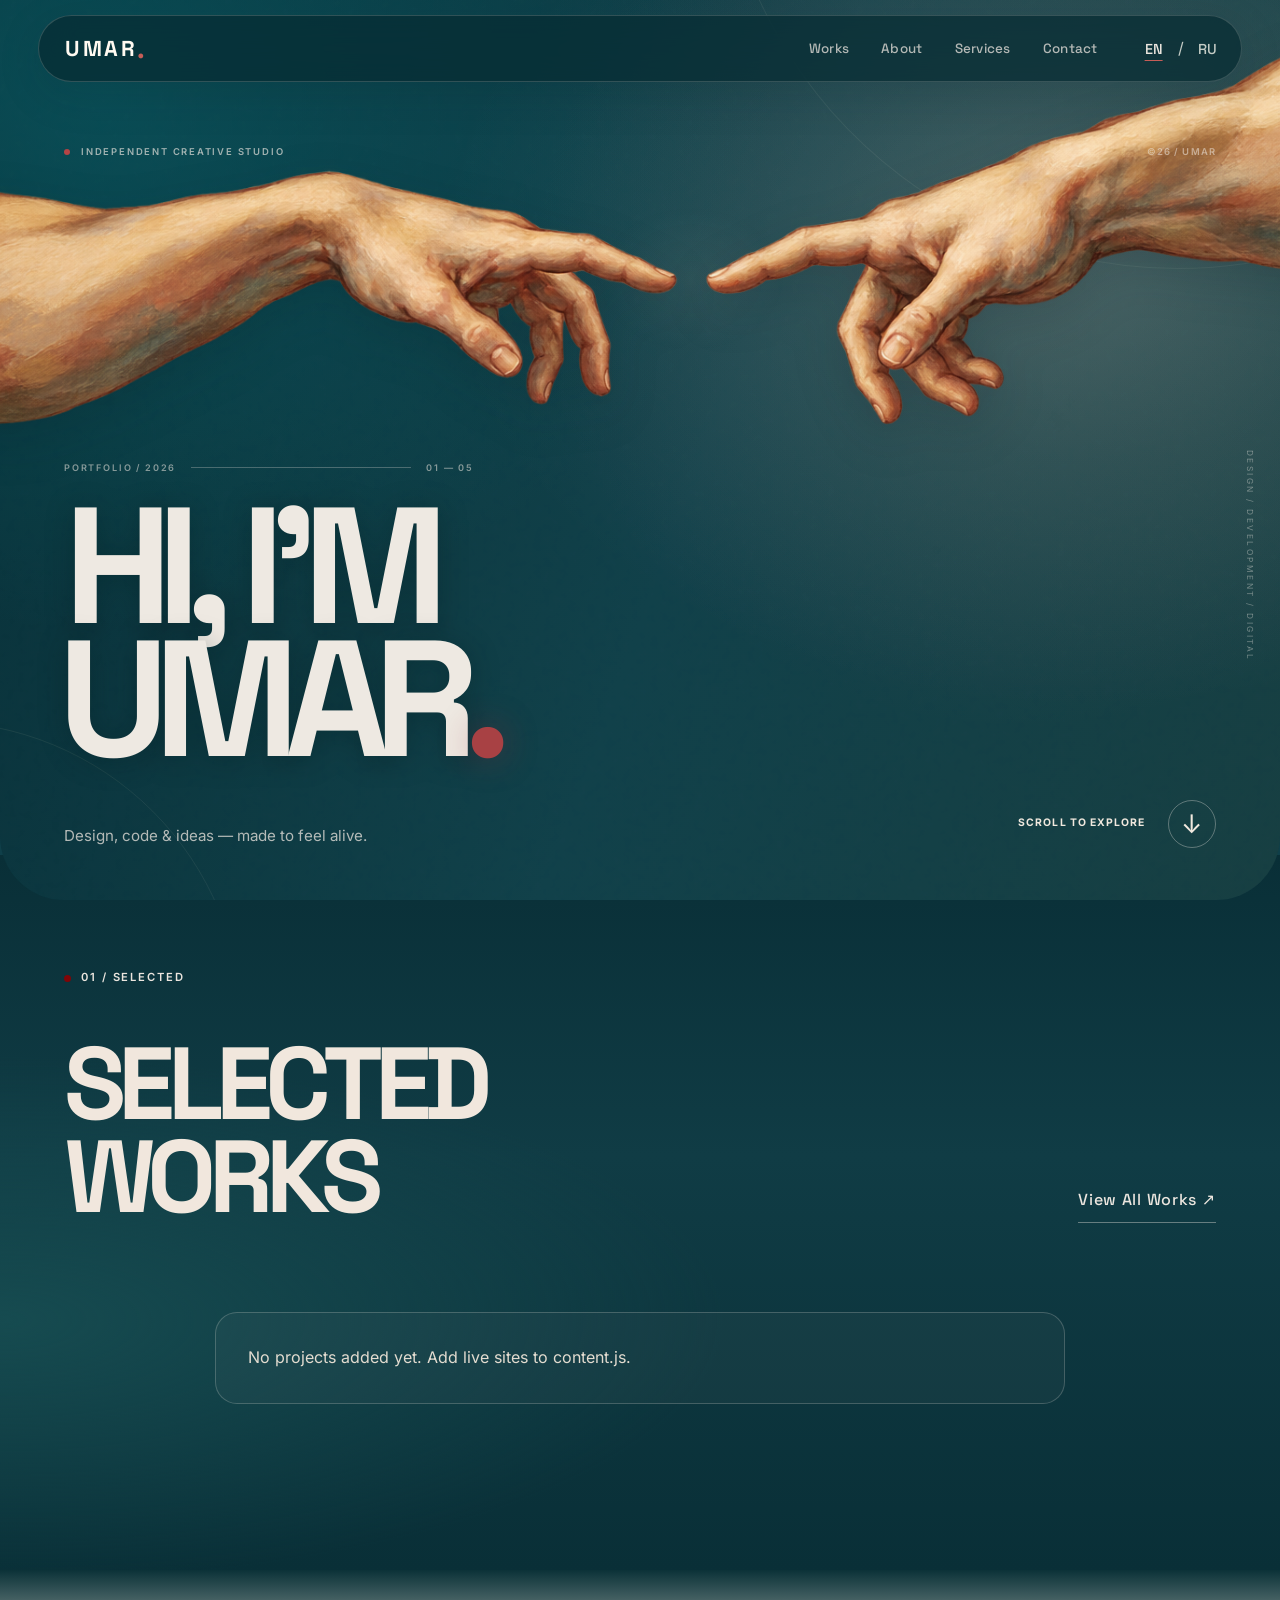
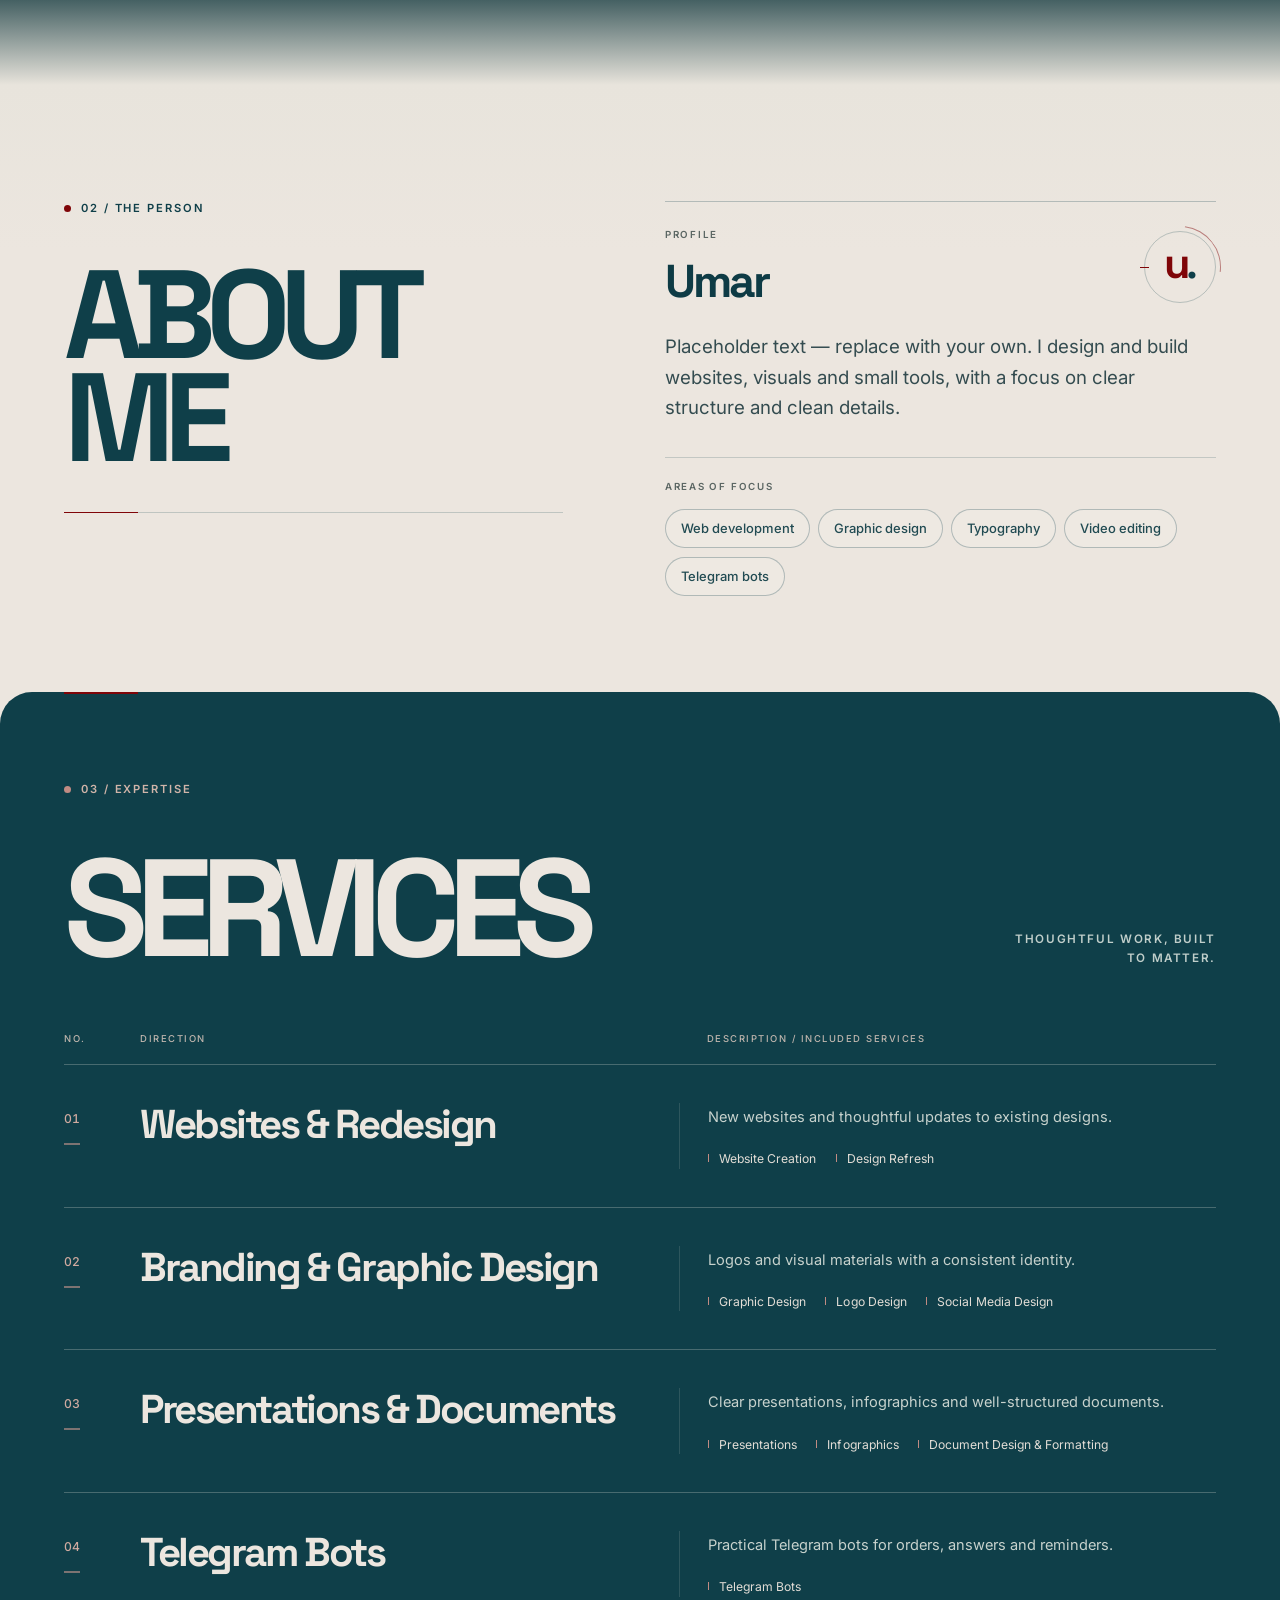
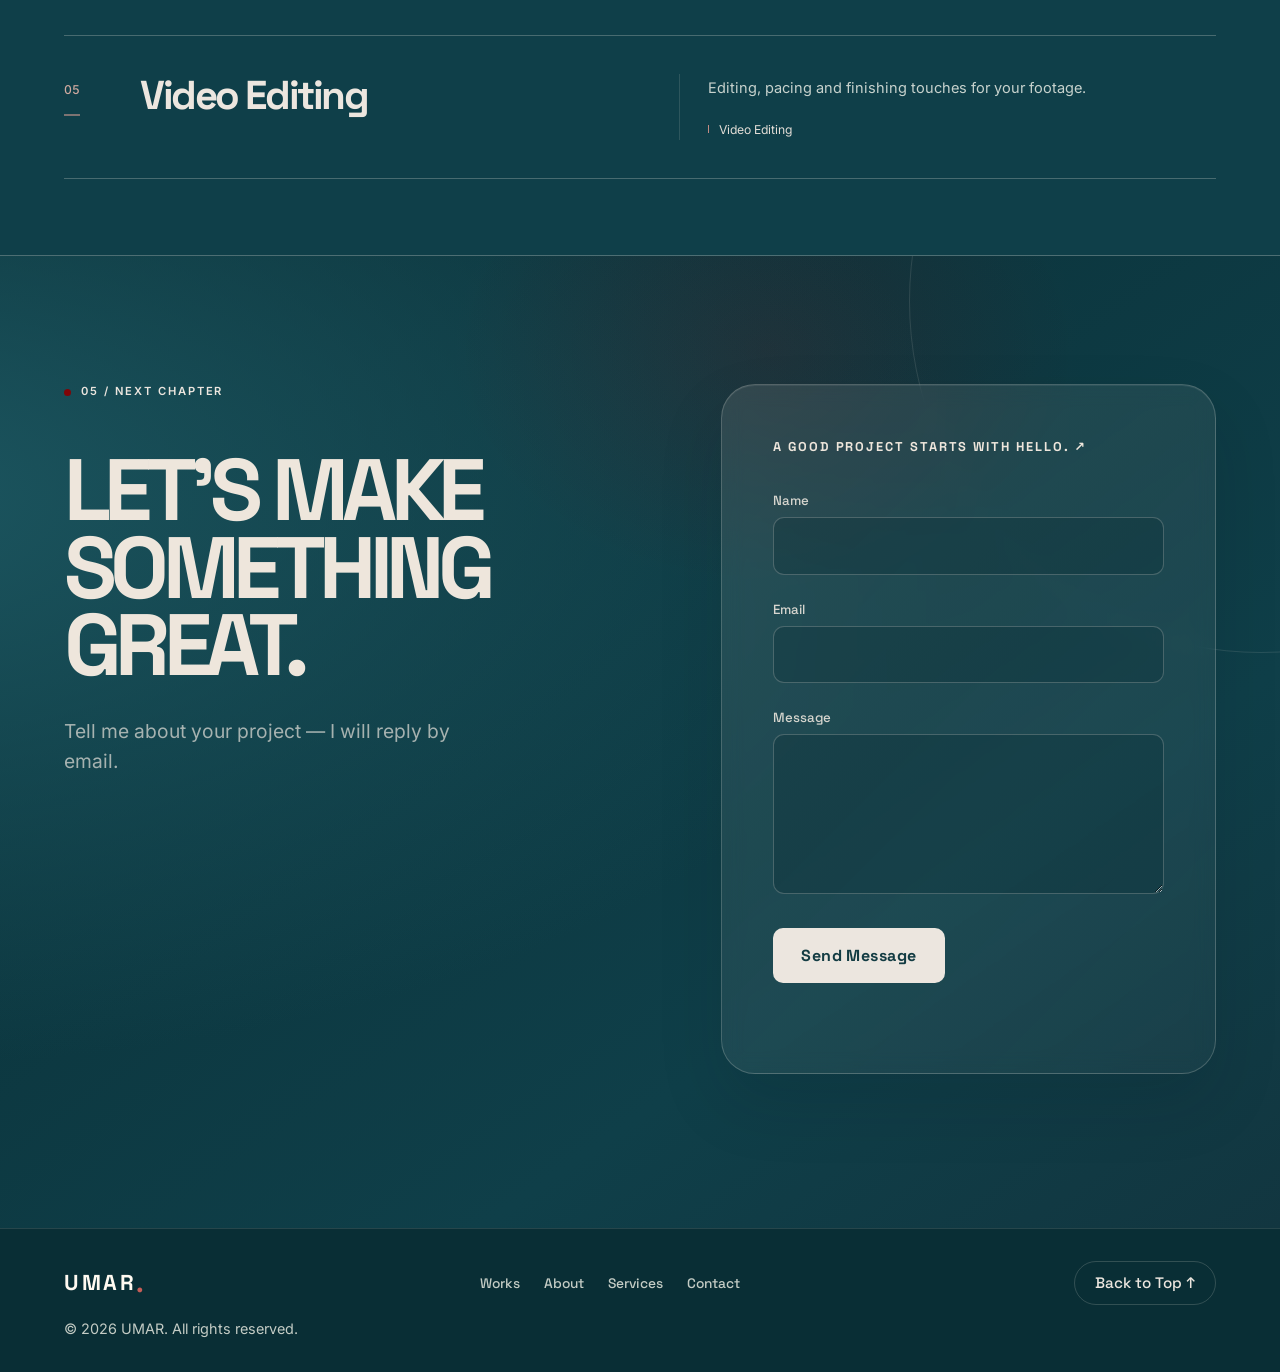
==== UMAR_PORTFOLIO_GITHUB_LITE/index.html @ 9f907dfd "Add files via upload" ====
<!doctype html>
<html lang="en">
<head>
<meta charset="utf-8">
<meta name="viewport" content="width=device-width, initial-scale=1, viewport-fit=cover">
<title>Umar Portfolio</title>
<meta name="description" content="Portfolio of Umar — websites, design, video and Telegram bots.">
<meta name="theme-color" content="#0f3f49">
<meta property="og:title" content="Umar Portfolio"><meta property="og:type" content="website">
<link rel="icon" href="./assets/favicon.svg" type="image/svg+xml">
<link rel="stylesheet" href="./css/styles.css"><link rel="stylesheet" href="./css/redesign.css">
<link rel="stylesheet" href="./css/approved-hands.css"><link rel="stylesheet" href="./css/refinement.css">
</head>
<body class="page-home">
<a class="skip" href="#main" data-i18n="skip">Skip to content</a>
<header class="nav" id="nav">
  <div class="nav__bar">
    <a class="logo" href="#top" data-i18n-aria="home" aria-label="Umar — home">UMAR<span>.</span></a>
    <nav class="nav__links" id="navLinks" aria-label="Main navigation" data-i18n-aria="mainNav">
      <a href="#works" data-nav="works" data-i18n="nav.works">Works</a>
      <a href="#about" data-nav="about" data-i18n="nav.about">About</a>
      <a href="#services" data-nav="services" data-i18n="nav.services">Services</a>
      <a href="#testimonials" data-nav="testimonials" data-i18n="nav.testimonials" hidden>Testimonials</a>
      <a href="#contact" data-nav="contact" data-i18n="nav.contact">Contact</a>
    </nav>
    <div class="lang" role="group" aria-label="Language" data-i18n-aria="langSwitch">
      <button type="button" data-lang="en" aria-pressed="true">EN</button><span aria-hidden="true">/</span><button type="button" data-lang="ru" aria-pressed="false">RU</button>
    </div>
    <button class="burger" id="burger" type="button" aria-expanded="false" aria-controls="navLinks" aria-label="Menu" data-i18n-aria="menu"><i></i><i></i></button>
  </div>
</header>
<main id="main">
<section class="hero" id="top" aria-label="Umar">
  <div class="hero__grain" aria-hidden="true"></div>
  <div class="hero__orbit hero__orbit--one" aria-hidden="true"></div><div class="hero__orbit hero__orbit--two" aria-hidden="true"></div>
  <div class="hero__eyebrow"><span class="hero__eyebrow-dot"></span><span data-i18n="heroEyebrow">INDEPENDENT CREATIVE STUDIO</span><span class="hero__eyebrow-num">©26 / UMAR</span></div>
  <div class="hero__hands" aria-hidden="true">
    <div id="handL" class="hand-rig hand-rig--left"><div class="hand-pointer"><div class="hand-idle">
      <img class="hero__hand hero__hand--left" src="./assets/left-hand-B.png" width="777" height="1024" alt="" decoding="async" fetchpriority="high">
    </div></div></div>
    <div id="handR" class="hand-rig hand-rig--right"><div class="hand-pointer"><div class="hand-idle">
      <img class="hero__hand hero__hand--right" src="./assets/right-hand-B.png" width="759" height="1024" alt="" decoding="async" fetchpriority="high">
    </div></div></div>
    <span class="hero__touch-light"></span>
  </div>
  <div class="hero__text" id="heroText">
    <div class="hero__index" aria-hidden="true"><span>PORTFOLIO / 2026</span><span class="hero__index-line"></span><span>01 — 05</span></div>
    <h1 class="hero__title"><span class="sr">HI, I'M UMAR</span><span class="vis" id="heroVis" aria-hidden="true"><span class="hero__title-top">HI, I'M</span><span class="hero__title-bottom">UMAR<b>.</b></span></span></h1>
    <div class="hero__bottom"><p class="hero__sub" data-i18n="heroSub">Websites, design &amp; tools</p><a class="hero__scroll" href="#works" data-i18n-aria="scrollLabel" aria-label="Scroll to projects"><span data-i18n="scroll">Scroll to explore</span><span class="hero__scroll-icon">↓</span></a></div>
  </div>
  <div class="hero__edge" aria-hidden="true">DESIGN / DEVELOPMENT / DIGITAL</div>
</section>
<section class="works dark" id="works" aria-labelledby="worksH">
  <div class="wrap works__head"><div class="section-heading"><p class="section-kicker"><span class="dot"></span> 01 / SELECTED</p><h2 id="worksH" data-i18n="worksTitle">SELECTED WORKS</h2></div><a class="textlink" href="./works.html" data-i18n="viewAll">View All Works ↗</a></div>
  <div class="rows" id="workRows"></div>
  <p class="wrap empty" id="workEmpty" hidden data-i18n="empty"></p>
</section>
<section class="about light" id="about" aria-labelledby="aboutH">
  <div class="wrap about__in"><div class="about__intro"><p class="section-kicker"><span class="dot"></span> 02 / THE PERSON</p><h2 id="aboutH" data-i18n="aboutTitle">ABOUT ME</h2></div>
    <div class="about__content">
      <div class="about__masthead"><div><p class="about__caption" data-i18n="aboutProfileLabel">PROFILE</p><p class="about__name" id="aboutName">Umar</p></div><span class="about__seal" aria-hidden="true"><span>u<b>.</b></span></span></div>
      <!-- Default-language content remains readable if JavaScript is unavailable. -->
      <p class="about__text" id="aboutText">Placeholder text — replace with your own. I design and build websites, visuals and small tools, with a focus on clear structure and clean details.</p>
      <div class="about__skills"><p class="about__caption" data-i18n="aboutSkillsLabel">AREAS OF FOCUS</p><ul class="tags" id="aboutSkills"><li>Web development</li><li>Graphic design</li><li>Typography</li><li>Video editing</li><li>Telegram bots</li></ul></div>
    </div></div>
</section>
<section class="services dark" id="services" aria-labelledby="servH">
  <div class="wrap"><p class="section-kicker"><span class="dot"></span> 03 / EXPERTISE</p><div class="services__titleline"><h2 id="servH" data-i18n="servicesTitle">SERVICES</h2><span class="services__aside" data-i18n="servicesAside">THOUGHTFUL WORK,<br> BUILT TO MATTER.</span></div><div class="services__legend" aria-hidden="true"><span data-i18n="servicesNumberLabel">NO.</span><span data-i18n="servicesDirectionLabel">DIRECTION</span><span data-i18n="servicesScopeLabel">DESCRIPTION / INCLUDED SERVICES</span></div>
    <!-- Static default-language fallback; app.js refreshes from content.js on load. -->
    <ol class="svc" id="svcList"><li class="svc__group"><span class="n">01</span><h3>Websites &amp; Redesign</h3><div class="svc__detail"><p class="svc__description">New websites and thoughtful updates to existing designs.</p><ul class="svc__items"><li>Website Creation</li><li>Design Refresh</li></ul></div></li>
<li class="svc__group"><span class="n">02</span><h3>Branding &amp; Graphic Design</h3><div class="svc__detail"><p class="svc__description">Logos and visual materials with a consistent identity.</p><ul class="svc__items"><li>Graphic Design</li><li>Logo Design</li><li>Social Media Design</li></ul></div></li>
<li class="svc__group"><span class="n">03</span><h3>Presentations &amp; Documents</h3><div class="svc__detail"><p class="svc__description">Clear presentations, infographics and well-structured documents.</p><ul class="svc__items"><li>Presentations</li><li>Infographics</li><li>Document Design &amp; Formatting</li></ul></div></li>
<li class="svc__group"><span class="n">04</span><h3>Telegram Bots</h3><div class="svc__detail"><p class="svc__description">Practical Telegram bots for orders, answers and reminders.</p><ul class="svc__items"><li>Telegram Bots</li></ul></div></li>
<li class="svc__group"><span class="n">05</span><h3>Video Editing</h3><div class="svc__detail"><p class="svc__description">Editing, pacing and finishing touches for your footage.</p><ul class="svc__items"><li>Video Editing</li></ul></div></li></ol></div>
</section>
<section class="testi dark" id="testimonials" aria-labelledby="testH" hidden>
  <div class="wrap"><p class="section-kicker"><span class="dot"></span> 04 / WORDS</p><h2 id="testH" data-i18n="testimonialsTitle">TESTIMONIALS</h2></div>
  <div class="rows" id="testiRows"></div>
</section>
<section class="contact dark2" id="contact" aria-labelledby="contH">
  <div class="wrap contact__in"><div class="contact__glow" aria-hidden="true"></div>
    <div class="contact__intro"><p class="section-kicker"><span class="dot"></span> 05 / NEXT CHAPTER</p><h2 id="contH" class="contact__title" data-i18n="contactTitle">LET'S MAKE SOMETHING GREAT.</h2>
      <p class="contact__text" data-i18n="contactText"></p>
      <ul class="links" id="contactLinks"></ul></div>
    <form id="form" class="contact__form" novalidate><p class="form__header" data-i18n="formHeader">A GOOD PROJECT STARTS WITH HELLO. <span aria-hidden="true">↗</span></p>
      <div class="field"><label for="fName" data-i18n="name">Name</label><input id="fName" name="name" type="text" autocomplete="name" maxlength="80" required aria-describedby="eName"><p class="err" id="eName"></p></div>
      <div class="field"><label for="fEmail" data-i18n="email">Email</label><input id="fEmail" name="email" type="email" autocomplete="email" maxlength="120" required aria-describedby="eEmail"><p class="err" id="eEmail"></p></div>
      <div class="field"><label for="fMsg" data-i18n="message">Message</label><textarea id="fMsg" name="message" rows="5" maxlength="3000" required aria-describedby="eMsg"></textarea><p class="err" id="eMsg"></p></div>
      <div class="hp" aria-hidden="true"><label>Leave empty<input type="text" name="_gotcha" tabindex="-1" autocomplete="off"></label></div>
      <button class="btn" id="send" type="submit" data-i18n="send">Send Message</button>
      <p class="status" id="status" role="status" aria-live="polite"></p>
    </form>
  </div>
</section>
</main>
<footer class="foot">
  <div class="wrap foot__in">
    <a class="logo" href="#top" aria-label="Umar" >UMAR<span>.</span></a>
    <nav aria-label="Footer navigation" data-i18n-aria="footNav" class="foot__nav">
      <a href="#works" data-i18n="nav.works">Works</a><a href="#about" data-i18n="nav.about">About</a><a href="#services" data-i18n="nav.services">Services</a><a href="#contact" data-i18n="nav.contact">Contact</a>
    </nav>
    <button class="totop" type="button" id="toTop" data-i18n="top">Back to Top ↑</button>
    <p class="foot__copy">© <span id="year">2026</span> UMAR. <span data-i18n="rights">All rights reserved.</span></p>
  </div>
</footer>
<noscript><p class="noscript">Please enable JavaScript to view this portfolio.</p></noscript>
<script src="./content.js"></script>
<script src="./js/app.js"></script>
<script src="./js/motion.js"></script>
<script src="./js/contact.js"></script>
</body>
</html>
---- UMAR_PORTFOLIO_GITHUB_LITE/css/styles.css ----
@font-face{font-family:"Space Grotesk";font-style:normal;font-weight:500;font-display:swap;src:url('../assets/fonts/space-grotesk-latin-500-normal.woff2') format('woff2')}
@font-face{font-family:"Space Grotesk";font-style:normal;font-weight:700;font-display:swap;src:url('../assets/fonts/space-grotesk-latin-700-normal.woff2') format('woff2')}
@font-face{font-family:"Inter";font-style:normal;font-weight:100 900;font-display:swap;src:url('../assets/fonts/inter-latin-wght-normal.woff2') format('woff2');unicode-range:U+0000-00FF,U+0131,U+0152-0153,U+02BB-02BC,U+02C6,U+02DA,U+02DC,U+0304,U+0308,U+0329,U+2000-206F,U+20AC,U+2122,U+2191,U+2193,U+2212,U+2215,U+FEFF,U+FFFD}
@font-face{font-family:"Inter";font-style:normal;font-weight:100 900;font-display:swap;src:url('../assets/fonts/inter-cyrillic-wght-normal.woff2') format('woff2');unicode-range:U+0301,U+0400-045F,U+0490-0491,U+04B0-04B1,U+2116}
:root{--midnight:#10151B;--graphite:#263440;--pearl:#F0F1ED;--ice:#91B5D0;--titanium:#B8C1C7;--cool:#E1E5E6;--line:rgba(184,193,199,.22);
--display:"Space Grotesk","Inter",system-ui,sans-serif;--body:"Inter",system-ui,-apple-system,"Segoe UI",sans-serif;--pad:clamp(20px,5vw,72px);--ease:cubic-bezier(.22,.8,.24,1)}
*,*::before,*::after{box-sizing:border-box}
html{scroll-behavior:smooth;scroll-padding-top:96px;-webkit-text-size-adjust:100%;background:var(--midnight)}
body{margin:0;font:400 1.0625rem/1.6 var(--body);color:var(--pearl);background:var(--midnight);overflow-x:hidden}
h1,h2,h3,p,ul,ol{margin:0}ul,ol{padding:0;list-style:none}
a{color:inherit;text-decoration:none}button,input,textarea{font:inherit;color:inherit}
:focus-visible{outline:2px solid var(--ice);outline-offset:3px;border-radius:4px}
.sr{position:absolute;width:1px;height:1px;overflow:hidden;clip:rect(0 0 0 0);white-space:nowrap}
.skip{position:fixed;left:12px;top:-60px;z-index:100;background:var(--pearl);color:var(--midnight);padding:10px 16px;border-radius:8px;transition:top .2s}.skip:focus{top:12px}
.wrap{width:100%;max-width:1320px;margin:0 auto;padding-inline:var(--pad)}
h2{font:700 clamp(2rem,5.2vw,4.25rem)/1 var(--display);letter-spacing:-.03em}
.textlink{font:500 1rem var(--display);padding:12px 0;display:inline-block;border-bottom:1px solid var(--line);transition:color .2s,border-color .2s}
.textlink:hover{color:var(--ice);border-color:var(--ice)}
/* nav */
.nav{position:fixed;top:max(12px,env(safe-area-inset-top));left:0;right:0;z-index:50;padding-inline:12px;pointer-events:none}
.nav__bar{pointer-events:auto;max-width:1100px;margin:0 auto;display:flex;align-items:center;gap:20px;height:60px;padding:0 14px 0 22px;border-radius:999px;background:rgba(16,21,27,.68);border:1px solid var(--line);-webkit-backdrop-filter:blur(14px);backdrop-filter:blur(14px);transition:height .3s var(--ease),background .3s}
.nav.is-scrolled .nav__bar{height:52px;background:rgba(16,21,27,.9)}
.logo{font:700 1.4rem var(--display);letter-spacing:-.04em;margin-right:auto;min-height:44px;display:inline-flex;align-items:center}.logo span{color:var(--ice)}
.nav__links{display:flex;gap:4px}
.nav__links a{padding:10px 14px;border-radius:999px;font:500 .95rem var(--display);color:var(--titanium);transition:color .2s,background .2s}
.nav__links a:hover,.nav__links a.is-active{color:var(--pearl);background:rgba(240,241,237,.08)}
.lang{display:flex;align-items:center;gap:2px;color:var(--titanium)}
.lang button{background:none;border:0;padding:12px 8px;min-width:44px;min-height:44px;cursor:pointer;font:500 .9rem var(--display);color:var(--titanium)}
.lang button[aria-pressed=true]{color:var(--pearl);text-decoration:underline;text-decoration-color:var(--ice);text-underline-offset:6px}
.burger{display:none;width:44px;height:44px;background:none;border:0;cursor:pointer;position:relative}
.burger i{position:absolute;left:12px;right:12px;height:2px;background:var(--pearl);transition:transform .3s var(--ease),top .3s}.burger i:first-child{top:17px}.burger i:last-child{top:25px}
.burger[aria-expanded=true] i:first-child{top:21px;transform:rotate(45deg)}.burger[aria-expanded=true] i:last-child{top:21px;transform:rotate(-45deg)}
/* hero */
.hero{position:relative;min-height:100vh;min-height:100svh;display:grid;place-items:start center;overflow:hidden;background:radial-gradient(120% 80% at 50% 70%,#18212b 0%,var(--midnight) 70%)}
.hero__hands{position:absolute;inset:0;pointer-events:none}
.hero__hands canvas{position:absolute;top:33%;width:56%;aspect-ratio:var(--ar,1.55);will-change:transform,opacity}
#handL{left:-6%}#handR{right:-6%}
.hero__text{position:relative;z-index:2;text-align:center;padding:clamp(104px,19svh,190px) var(--pad) 0;will-change:transform,opacity}
.hero__title{font:700 clamp(3.25rem,18vw,9.4rem)/.92 var(--display);letter-spacing:-.055em;text-transform:uppercase}
.hero__title .vis{display:block;white-space:nowrap;font-variant-ligatures:none}.hero__title b{color:var(--ice);font-weight:700}
.hero__sub{margin-top:clamp(14px,2.4svh,26px);font:500 clamp(1rem,1.6vw,1.25rem) var(--display);color:var(--titanium)}
@media(min-width:900px){.hero__title br{display:none}.hero__title{font-size:clamp(5.5rem,10.4vw,9.4rem)}}
@media(max-height:520px) and (orientation:landscape){.hero__text{padding-top:84px}.hero__title{font-size:clamp(2.6rem,9vw,5rem)}.hero__title br{display:none}}
/* sections */
section{position:relative}
.dark{background:var(--midnight)}.dark2{background:var(--midnight)}
.works{background:linear-gradient(var(--midnight),var(--graphite) 14%,var(--graphite));padding:clamp(72px,10vw,140px) 0 clamp(88px,12vw,160px)}
.works__head{display:flex;justify-content:space-between;align-items:flex-end;gap:20px;flex-wrap:wrap;margin-bottom:clamp(32px,5vw,64px)}
.light{background:linear-gradient(var(--graphite),var(--pearl) 90px,var(--pearl));color:var(--graphite);padding:clamp(100px,13vw,190px) 0 clamp(56px,8vw,110px)}
.light2{background:linear-gradient(var(--pearl),var(--cool) 120px);color:var(--graphite);padding:clamp(40px,6vw,90px) 0 clamp(120px,14vw,200px)}
.about__in{display:grid;grid-template-columns:1fr 1.6fr;gap:clamp(24px,6vw,96px)}
.about__name{font:700 clamp(1.6rem,3vw,2.4rem) var(--display);letter-spacing:-.02em;margin-bottom:16px}
.about__text{font-size:clamp(1.1rem,1.7vw,1.4rem);line-height:1.55;max-width:34em;color:#33424f}
.tags{display:flex;flex-wrap:wrap;gap:10px;margin-top:28px}.tags li{padding:9px 16px;border:1px solid rgba(38,52,64,.35);border-radius:999px;font:500 .95rem var(--display)}
.svc{margin-top:clamp(32px,5vw,64px);display:grid;grid-template-columns:repeat(2,1fr);column-gap:clamp(24px,6vw,96px)}
.svc li{display:grid;grid-template-columns:3rem 1fr;gap:4px 12px;padding:24px 0;border-top:1px solid rgba(38,52,64,.25)}
.svc .n{font:500 .95rem var(--display);color:#51606c;grid-row:span 2;padding-top:.5em}
.svc h3{font:700 clamp(1.3rem,2.2vw,1.9rem)/1.15 var(--display);letter-spacing:-.02em}.svc p{color:#475664;max-width:28em}
.testi{background:linear-gradient(var(--cool),var(--graphite) 120px,var(--graphite) 100%);padding:clamp(120px,14vw,200px) 0 clamp(72px,9vw,120px)}.testi h2{margin-bottom:clamp(28px,4vw,48px)}
.contact{padding:clamp(88px,11vw,150px) 0 clamp(72px,9vw,120px);background:linear-gradient(var(--graphite),var(--midnight) 140px)}
.contact__in{display:grid;grid-template-columns:1.1fr 1fr;gap:clamp(32px,6vw,96px);align-items:start}
.contact__title{font-size:clamp(2.2rem,6vw,5rem)}.contact__text{margin-top:20px;color:var(--titanium);max-width:26em;font-size:1.15rem}
.links{margin-top:28px;display:grid;gap:4px}.links a{display:inline-flex;align-items:center;min-height:44px;font:500 1.15rem var(--display);border-bottom:1px solid var(--line)}.links a:hover{color:var(--ice)}
/* marquee rows */
.rows{display:grid;gap:20px;overflow:hidden}
.row{overflow:hidden;touch-action:pan-y}.track{display:flex;gap:20px;width:max-content;will-change:transform}
.row.is-static{overflow-x:auto;padding-inline:var(--pad)}
.card{flex:none;position:relative;display:flex;flex-direction:column;justify-content:space-between;width:clamp(260px,30vw,440px);min-height:clamp(200px,22vw,280px);padding:24px;border:1px solid var(--line);border-radius:20px;background:rgba(16,21,27,.45);transition:transform .35s var(--ease),border-color .3s,background .3s}
.card:hover,.card:focus-visible{transform:translateY(-4px);border-color:var(--ice);background:rgba(16,21,27,.7)}
.card .meta{display:flex;justify-content:space-between;font:500 .9rem var(--display);color:var(--titanium)}
.card .arrow{font:500 1.6rem var(--display);color:var(--ice);transition:transform .3s var(--ease)}.card:hover .arrow{transform:translate(4px,-4px)}
.card h3{font:700 clamp(1.7rem,3vw,2.6rem)/1 var(--display);letter-spacing:-.035em;overflow-wrap:anywhere}
.card .cat{display:block;margin-top:8px;color:var(--titanium);font-size:.95rem}
.quote{flex:none;width:clamp(260px,26vw,380px);padding:22px 24px;border:1px solid var(--line);border-radius:18px;background:rgba(240,241,237,.06)}
.stars{color:var(--ice);letter-spacing:.15em;font-size:1.05rem}.quote p{margin-top:10px;color:var(--pearl)}
.empty{color:var(--titanium);padding-block:24px}
/* all works */
.allworks{min-height:100vh;padding:clamp(120px,14vw,180px) 0 clamp(72px,9vw,120px);background:linear-gradient(var(--graphite),var(--midnight) 60%)}
.allworks__title{font:700 clamp(3rem,10vw,8rem)/.95 var(--display);letter-spacing:-.05em;margin:24px 0 clamp(32px,5vw,64px)}
.grid{display:grid;grid-template-columns:repeat(auto-fill,minmax(min(100%,300px),1fr));gap:20px}.grid .card{width:auto}
/* form */
.field{margin-bottom:18px}label{display:block;margin-bottom:8px;font:500 .95rem var(--display);color:var(--titanium)}
input,textarea{width:100%;padding:14px 16px;border-radius:12px;border:1px solid rgba(184,193,199,.4);background:rgba(240,241,237,.05);font-size:1rem;transition:border-color .2s,box-shadow .2s}
input:focus,textarea:focus{outline:none;border-color:var(--ice);box-shadow:0 0 0 3px rgba(145,181,208,.25)}
[aria-invalid=true]{border-color:#e8a0a0}.err{min-height:0;margin-top:6px;color:#f0b4b4;font-size:.92rem}
.hp{position:absolute;left:-9999px;width:1px;height:1px;overflow:hidden}
.btn{min-height:52px;padding:0 32px;border:0;border-radius:999px;background:var(--pearl);color:var(--midnight);font:700 1rem var(--display);cursor:pointer;transition:background .2s,transform .2s}
.btn:hover{background:var(--ice)}.btn:disabled{opacity:.6;cursor:progress}
.status{margin-top:16px;min-height:1.6em;color:var(--titanium)}.status.ok{color:#b9dcc4}.status.bad{color:#f0b4b4}
/* footer */
.foot{background:var(--midnight);border-top:1px solid var(--line);padding:28px 0 max(28px,env(safe-area-inset-bottom))}
.foot__in{display:flex;flex-wrap:wrap;align-items:center;gap:12px 32px}.foot__nav{display:flex;flex-wrap:wrap;margin-right:auto}
.foot__nav a{padding:12px 12px;color:var(--titanium);font:500 .95rem var(--display)}.foot__nav a:hover{color:var(--pearl)}
.totop{background:none;border:1px solid var(--line);border-radius:999px;padding:0 20px;min-height:44px;cursor:pointer;font:500 .95rem var(--display)}.totop:hover{border-color:var(--ice);color:var(--ice)}
.foot__copy{width:100%;color:var(--titanium);font-size:.9rem}
.noscript{position:fixed;bottom:0;left:0;right:0;background:var(--pearl);color:var(--midnight);padding:12px;text-align:center;z-index:99}
/* responsive */
@media(max-width:860px){
 .nav__bar{padding:0 8px 0 18px;gap:6px}.burger{display:block}
 .nav__links{position:fixed;inset:0;z-index:-1;flex-direction:column;justify-content:center;align-items:center;gap:8px;background:rgba(16,21,27,.97);opacity:0;visibility:hidden;transition:opacity .3s,visibility .3s}
 .nav__links a{font-size:1.9rem;padding:14px 24px}
 .nav.is-open .nav__links{opacity:1;visibility:visible}
 .nav.is-open{z-index:60}.nav.is-open .nav__bar{background:transparent;border-color:transparent;-webkit-backdrop-filter:none;backdrop-filter:none}
 .about__in,.contact__in{grid-template-columns:1fr}.svc{grid-template-columns:1fr}
 .hero__hands canvas{--ar:1.1;width:64%;top:34%}#handL{left:-14%}#handR{right:-14%}
}
@media(max-width:560px){.hero__hands canvas{--ar:.8;width:68%;top:37%}#handL{left:-18%}#handR{right:-18%}.card{padding:20px}}
@media(prefers-reduced-motion:reduce){html{scroll-behavior:auto}*{transition-duration:.01ms!important}}
---- UMAR_PORTFOLIO_GITHUB_LITE/css/redesign.css ----
/* UMAR / ART DIRECTION 02 — Aquamarine, Concrete, Burgundy
 * Editorial typography + cinematic touch, progressive enhancement, vanilla CSS.
 */
:root{
  --midnight:#092e35;--graphite:#0f3f49;--pearl:#ece6df;--ice:#b98f89;--titanium:#c4ccc5;
  --cool:#e3e2d9;--line:rgba(236,230,223,.18);
  --aquamarine:#0f3f49;--concrete:#ece6df;--burgundy:#7f0508;--aqua-ink:#092f37;
  --golden:#bda7a0;--line-light:rgba(15,63,73,.18);--ease:cubic-bezier(.16,1,.3,1);
  --pad:clamp(23px,5vw,84px);
}
html{background:var(--aquamarine);scroll-padding-top:90px}
body{background:var(--aquamarine);color:var(--concrete);font-size:1rem}
::selection{background:var(--burgundy);color:var(--concrete)}
:focus-visible{outline:3px solid #d0a58b;outline-offset:4px}
.wrap{max-width:1500px}
.section-kicker{display:flex;align-items:center;gap:10px;letter-spacing:.17em;font:600 .7rem/1.4 var(--body);text-transform:uppercase;margin-bottom:clamp(28px,4vw,64px)}
.section-kicker .dot{display:inline-block;width:7px;height:7px;flex:0 0 7px;background:var(--burgundy);border-radius:50%}
/* Floating header remains legible across all section colors. */
.nav{top:max(15px,env(safe-area-inset-top));padding-inline:clamp(13px,3vw,44px)}
.nav__bar{max-width:1300px;height:67px;padding-inline:clamp(18px,2vw,30px) 11px;
  background:rgba(6,43,50,.73);border:1px solid rgba(236,230,223,.18);
  box-shadow:0 12px 45px rgba(6,28,33,.14);backdrop-filter:blur(17px);-webkit-backdrop-filter:blur(17px)}
.nav.is-scrolled .nav__bar{height:56px;background:rgba(7,40,46,.93);box-shadow:0 15px 50px rgba(6,28,33,.17)}
.logo{font-size:1.35rem;letter-spacing:.12em;color:#fffaf1}.logo span{color:#c65d57;font-size:1.18em}
.nav__links a{color:rgba(236,230,223,.75);font-size:.84rem;letter-spacing:.02em}
.nav__links a:hover,.nav__links a.is-active{background:rgba(236,230,223,.1);color:#fff}
.lang button[aria-pressed=true]{text-decoration-color:#c65d57}
/* HERO: cinematic editorial stage with separated, independently moving hand art. */
.hero{min-height:100svh;min-height:max(750px,100svh);isolation:isolate;align-items:stretch;
  background:radial-gradient(ellipse 45% 60% at 80% 30%,rgba(155,132,112,.18),transparent 85%),
             radial-gradient(ellipse 70% 80% at 8% 10%,rgba(8,91,100,.65),transparent 75%),
             linear-gradient(110deg,#062e36 0%,#0f3f49 54%,#153d41 100%);
  border-bottom-left-radius:clamp(22px,5vw,82px);border-bottom-right-radius:clamp(22px,5vw,82px);
  z-index:1;overflow:hidden}
.hero::after{content:"";position:absolute;right:-12%;top:2%;height:82%;width:65%;z-index:-1;
  background:radial-gradient(circle at 46% 39%,rgba(236,230,223,.15),rgba(236,230,223,.08) 26%,transparent 70%);pointer-events:none}
.hero__grain{position:absolute;inset:0;pointer-events:none;opacity:.26;
  background-image:url("data:image/svg+xml,%3Csvg viewBox='0 0 180 180' xmlns='http://www.w3.org/2000/svg'%3E%3Cfilter id='n'%3E%3CfeTurbulence type='fractalNoise' baseFrequency='.56' numOctaves='3' stitchTiles='stitch'/%3E%3C/filter%3E%3Crect width='100%25' height='100%25' opacity='.12' filter='url(%23n)'/%3E%3C/svg%3E");z-index:3;mix-blend-mode:screen}
.hero__orbit{position:absolute;border:1px solid rgba(224,218,202,.15);border-radius:50%;pointer-events:none;z-index:0}
.hero__orbit--one{width:72vw;height:72vw;min-width:720px;min-height:720px;top:-51vw;right:-28vw;transform:rotate(-8deg)}
.hero__orbit--two{width:48vw;height:48vw;min-width:520px;min-height:520px;left:-29vw;bottom:-34vw}
.hero__eyebrow{position:absolute;top:clamp(121px,16vh,190px);left:var(--pad);right:var(--pad);display:flex;align-items:center;gap:11px;
  color:rgba(236,230,223,.67);font-weight:600;letter-spacing:.19em;font-size:clamp(.59rem,.72vw,.7rem);z-index:4}
.hero__eyebrow-dot{height:6px;width:6px;background:#b44445;border-radius:50%;box-shadow:0 0 18px rgba(210,80,80,.5)}
.hero__eyebrow-num{margin-left:auto;letter-spacing:.12em;color:rgba(236,230,223,.55)}
.hero__hands{position:absolute;inset:0;pointer-events:none;z-index:1;overflow:visible}





.hero__text{position:relative;z-index:5;width:100%;min-height:100svh;display:flex;flex-direction:column;justify-content:flex-end;
  align-items:stretch;text-align:left;padding:0 var(--pad) clamp(45px,7.8vh,90px);pointer-events:none}
.hero__text a{pointer-events:auto}
.hero__index{display:flex;align-items:center;gap:15px;max-width:640px;width:100%;margin-bottom:clamp(17px,3vh,29px);
  color:rgba(236,230,223,.55);letter-spacing:.2em;font-size:clamp(.57rem,.7vw,.68rem);font-weight:600}
.hero__index-line{height:1px;background:rgba(236,230,223,.28);flex:1}
.hero__title{font:700 clamp(4.3rem,12.9vw,13.8rem)/.78 var(--display);letter-spacing:-.093em;
  color:#eee9e2;text-shadow:0 5px 30px rgba(0,28,31,.18);margin:0;text-transform:uppercase;overflow:visible}
.hero__title .vis{white-space:normal;display:flex;align-items:flex-start;flex-direction:column;gap:.025em}
.hero__title-top,.hero__title-bottom{display:block;white-space:nowrap;letter-spacing:inherit}
.hero__title-bottom{position:relative;margin-left:-.035em}
.hero__title b{color:#a84144;font-weight:700;text-shadow:0 0 35px rgba(154,37,45,.4)}
.hero__bottom{display:flex;align-items:end;justify-content:space-between;gap:24px;margin-top:clamp(25px,4vh,51px)}
.hero__sub{margin:0;max-width:350px;font:400 clamp(.94rem,1.18vw,1.14rem)/1.55 var(--body);color:rgba(236,230,223,.75)}
.hero__scroll{display:flex;gap:23px;align-items:center;white-space:nowrap;letter-spacing:.1em;text-transform:uppercase;font-size:.65rem;font-weight:700;color:#f1e9df}
.hero__scroll-icon{display:grid;place-items:center;width:48px;height:48px;border:1px solid rgba(236,230,223,.35);border-radius:50%;font:400 1.6rem var(--body);transition:transform .35s var(--ease),background .35s}
.hero__scroll:hover .hero__scroll-icon{transform:translateY(6px);background:rgba(255,255,255,.1)}
.hero__edge{position:absolute;top:50%;right:24px;writing-mode:vertical-rl;letter-spacing:.3em;font-size:.52rem;color:rgba(236,230,223,.42);z-index:3}
/* WORKS: velvet gradient bands, visual rhythm, oversized typography */
.works{margin-top:-45px;padding:clamp(155px,17vw,244px) 0 clamp(115px,13vw,175px);
  background:radial-gradient(ellipse at 0% 65%,#164b50 0%,transparent 40%),linear-gradient(180deg,#092f37,#103c45 42%,#092f37);overflow:hidden}
.works__head{margin-bottom:clamp(48px,6vw,90px);align-items:end}
.works h2{max-width:680px;font-size:clamp(3.15rem,8vw,7.7rem);letter-spacing:-.075em;line-height:.91;color:#f1e7dd}
.textlink{letter-spacing:.045em;border-color:rgba(236,230,223,.4);transition:transform .3s,color .3s,border .3s}
.textlink:hover{color:#f0bbb0;transform:translateY(-2px);border-color:#f0bbb0}
.rows{gap:clamp(16px,2.2vw,31px)}
.track{gap:clamp(15px,2vw,26px)}
.card{width:clamp(275px,32vw,500px);min-height:clamp(228px,24vw,355px);padding:clamp(26px,3.1vw,43px);background:
  radial-gradient(ellipse at 100% 110%,rgba(128,20,24,.12),transparent 63%),
  linear-gradient(135deg,rgba(236,230,223,.08),rgba(236,230,223,.025));
  border:1px solid rgba(236,230,223,.19);border-radius:clamp(16px,1.6vw,27px);
  box-shadow:inset 0 1px 0 rgba(236,230,223,.06),0 16px 36px rgba(5,31,37,.11)}
.card:hover,.card:focus-visible{transform:translateY(-7px) scale(1.015);background:linear-gradient(135deg,rgba(236,230,223,.14),rgba(236,230,223,.045));border-color:rgba(236,230,223,.4)}
.card .meta{font-size:.75rem;letter-spacing:.13em;color:#b4c9c5}
.card h3{font:700 clamp(1.9rem,3.2vw,3.35rem)/.97 var(--display);letter-spacing:-.07em;color:var(--concrete)}
.card .cat{color:#b6c5bd}.card .arrow{font-size:2.3rem;color:#dc9a90}
.works .empty{margin-top:12px;padding:32px;border:1px solid rgba(236,230,223,.22);border-radius:22px;max-width:850px;
  color:#e3dcd0;background:rgba(236,230,223,.035)}
/* ABOUT: warm concrete editorial type */
.about{background:linear-gradient(180deg,#0b3238 0, #e8e4dc 115px,#ece6df 280px);padding:clamp(190px,22vw,285px) 0 clamp(130px,16vw,225px);color:#0f3f49}
.about__in{grid-template-columns:1fr 1.1fr;gap:clamp(55px,9vw,165px)}
.about h2{font-size:clamp(4.2rem,9.8vw,10rem);letter-spacing:-.085em;line-height:.82;max-width:600px}
.about__intro{position:relative}.about__intro::after{content:"";display:block;width:clamp(80px,13vw,190px);height:4px;margin-top:40px;background:#7f0508;border-radius:99px}
.about__content{padding-top:clamp(50px,8vw,100px);position:relative}
.about__star{position:absolute;top:-20px;right:0;font:400 clamp(2.5rem,7vw,7rem)/1 var(--display);color:rgba(127,5,8,.65);animation:slow-turn 28s linear infinite}
@keyframes slow-turn{to{transform:rotate(360deg)}}
.about__name{font-size:clamp(2.1rem,4vw,4.6rem);letter-spacing:-.06em;line-height:1.1;margin-bottom:24px;color:#0e3b45}
.about__text{font-size:clamp(1.13rem,1.6vw,1.48rem);line-height:1.6;color:#344c50}
.tags{margin-top:39px;gap:9px}.tags li{border-color:rgba(15,63,73,.25);border-radius:40px;padding:10px 15px;color:#21454d;background:rgba(255,255,255,.19);font-size:.87rem;transition:background .25s,transform .25s}
.tags li:hover{background:rgba(255,255,255,.68);transform:translateY(-3px)}
/* SERVICES: elegant editorial number rows */
.services{background:linear-gradient(180deg,#ece6df,#e5dfd6);padding:clamp(60px,7vw,100px) 0 clamp(135px,16vw,225px);color:#0d3942}
.services__titleline{display:flex;justify-content:space-between;align-items:flex-end;gap:28px}
.services h2{font-size:clamp(4.2rem,10.8vw,11.2rem);letter-spacing:-.088em;line-height:.86}
.services__aside{max-width:220px;letter-spacing:.14em;color:#547178;text-align:right;font-size:.73rem;font-weight:600;line-height:1.6}
.svc{margin-top:clamp(57px,7vw,114px);column-gap:clamp(50px,8vw,140px);border-bottom:1px solid var(--line-light)}
.svc li{grid-template-columns:45px 1fr auto;align-items:baseline;position:relative;padding:clamp(27px,3vw,44px) 0;gap:8px 14px;border-color:var(--line-light);transition:padding .35s var(--ease)}
.svc li::after{content:'↗';grid-column:3;grid-row:1;font-size:clamp(1.15rem,2vw,1.9rem);color:#7f0508;opacity:.53;transition:transform .35s var(--ease),opacity .35s}
.svc li:hover::after{transform:translate(4px,-4px);opacity:1}
.svc .n{font-size:.73rem;color:#7f0508;grid-row:span 2}
.svc h3{font:700 clamp(1.38rem,2.25vw,2.45rem)/1.08 var(--display);letter-spacing:-.05em;color:#103b44}
.svc p{grid-column:2;grid-row:2;max-width:31em;color:#5d7375;font-size:.92rem;line-height:1.6}
/* REVIEWS, only real ones from content.js */
.testi{background:linear-gradient(#e5dfd6 0,#17454d 130px,#0f3f49);padding-top:180px}
.quote{background:rgba(236,230,223,.08);border-color:rgba(236,230,223,.2)}.stars{color:#ddb3a3}
/* CONTACT: dramatic finale with tactile glass panel */
.contact{isolation:isolate;background:radial-gradient(ellipse at -10% 25%,#1c5660 0%,transparent 55%),
 linear-gradient(145deg,#092e35 0%,#0f3f49 70%,#123640 100%);padding:clamp(145px,16vw,230px) 0 clamp(110px,12vw,160px);overflow:hidden}
.contact::after{content:"";position:absolute;width:55vw;height:55vw;min-width:480px;min-height:480px;right:-26vw;top:-24vw;border:1px solid rgba(236,230,223,.12);border-radius:50%;z-index:-1}
.contact__in{position:relative;grid-template-columns:1.12fr 1fr;gap:clamp(45px,8vw,148px)}
.contact__intro{position:relative}
.contact__title{max-width:740px;font-size:clamp(3.4rem,6.8vw,8.3rem);line-height:.89;letter-spacing:-.075em;color:#eee6dc}
.contact__text{max-width:390px;margin-top:32px;font-size:clamp(1.04rem,1.5vw,1.22rem);color:rgba(236,230,223,.68)}
.contact__glow{position:absolute;top:-40%;right:15%;height:70%;width:50%;background:radial-gradient(ellipse,rgba(127,5,8,.15),transparent 70%);pointer-events:none;z-index:-1}
.contact__form{position:relative;padding:clamp(29px,4vw,63px);border:1px solid rgba(236,230,223,.22);border-radius:clamp(20px,3vw,34px);
 background:linear-gradient(135deg,rgba(236,230,223,.105),rgba(236,230,223,.035));box-shadow:0 30px 65px rgba(3,27,32,.13),inset 0 1px 0 rgba(255,255,255,.07);backdrop-filter:blur(10px)}
.form__header{font:600 clamp(.75rem,1vw,.91rem)/1.6 var(--display);letter-spacing:.15em;margin-bottom:35px;color:#eee6dc}
.field{margin-bottom:26px}.field label{font-size:.83rem;color:#d7d6cf}
.field input,.field textarea{background:rgba(5,39,46,.26);border:1px solid rgba(236,230,223,.23);border-radius:11px;min-height:55px;padding:15px 17px;color:#fffdf5;transition:border .25s,background .25s,box-shadow .25s}
.field textarea{resize:vertical;min-height:144px}.field input:focus,.field textarea:focus{border-color:#d39c99;box-shadow:0 0 0 3px rgba(174,97,97,.18);background:rgba(5,39,46,.32)}
.btn{background:#ece6df;color:#133c43;min-height:55px;border-radius:10px;padding:0 28px;font-weight:700;letter-spacing:.03em}
.btn:hover{background:#ead2ca;transform:translateY(-3px)}.status{font-size:.91rem;color:#c5d2cd}
.links{margin-top:40px}.links a{border-bottom-color:rgba(236,230,223,.2);padding-block:8px}
.foot{background:#092e35;border-color:rgba(236,230,223,.13);padding-block:32px}
.foot .logo{font-size:1.35rem}.foot__nav a{font-size:.86rem}
/* All Works standalone page */
.allworks{background:radial-gradient(ellipse at 95% 0%,rgba(127,5,8,.23),transparent 48%),
 linear-gradient(150deg,#0b333b,#103f49 55%,#092e35);padding:clamp(160px,16vw,235px) 0 clamp(105px,12vw,180px)}
.allworks__title{margin:22px 0 clamp(45px,6vw,90px);font-size:clamp(4.6rem,11vw,12rem);letter-spacing:-.09em;line-height:.83}
.grid{gap:24px;grid-template-columns:repeat(auto-fill,minmax(min(100%,340px),1fr))}
.grid .card{min-height:290px}
/* Cinematic section entrances: content remains visible if JS fails. */
.motion-ready .reveal{opacity:0;transform:translate3d(0,46px,0);filter:blur(6px);transition:opacity 1s var(--ease),transform 1.2s var(--ease),filter 1s var(--ease)}
.motion-ready .reveal.is-visible{opacity:1;transform:translate3d(0,0,0);filter:blur(0)}
.motion-ready .reveal:nth-child(2){transition-delay:.08s}
/* Gentle cross-section ambient wash; not a scroll-jacking effect. */
@media(min-width:1200px){.hero__text{padding-bottom:clamp(30px,5.8vh,75px)}}
@media(max-width:1050px){
 .hero{min-height:900px;min-height:max(750px,100svh)}
 
 .hero__text{min-height:max(750px,100svh)}
 .hero__title{font-size:clamp(5rem,14vw,9rem)}
 
 .about__in{gap:55px}.about h2{font-size:clamp(3.8rem,9vw,7rem)}
}
@media(max-width:860px){
 .nav__links{background:rgba(7,45,52,.97);backdrop-filter:blur(22px)}
 .nav.is-open .nav__bar{background:rgba(7,45,52,.0)}
 .about__in,.contact__in{grid-template-columns:1fr;gap:65px}
 .about__content{padding-top:50px}.about__star{top:-15px}
 .hero__edge{display:none}
 
 
 .hero__title{font-size:clamp(5rem,15.5vw,9.6rem)}
 .contact__form{max-width:750px}
}
@media(max-width:560px){
 :root{--pad:clamp(22px,6vw,32px)}
 .nav__bar{height:56px}.nav.is-scrolled .nav__bar{height:52px}.logo{font-size:1.1rem}
 .hero{min-height:760px;min-height:max(730px,100svh);border-radius:0 0 30px 30px}
 .hero__eyebrow{top:111px;font-size:.53rem;gap:8px;letter-spacing:.10em}.hero__eyebrow-num{font-size:.56rem}
 .hero__hands{inset:0}
 
 
 .hero__text{min-height:max(730px,100svh);padding-bottom:52px}
 .hero__index{margin-bottom:17px;font-size:.55rem;letter-spacing:.12em}
 .hero__title{font-size:clamp(4.25rem,18vw,7.9rem);line-height:.86;letter-spacing:-.09em}
 .hero__bottom{margin-top:29px;align-items:end;gap:18px}
 .hero__sub{font-size:.86rem;line-height:1.55;max-width:165px}
 .hero__scroll{font-size:.57rem;gap:10px}
 .hero__scroll-icon{width:41px;height:41px}
 .hero__orbit--one{top:-410px;right:-530px}.hero__orbit--two{bottom:-350px;left:-400px}
 .works{padding-top:150px;padding-bottom:115px}
 .works__head{align-items:start;gap:21px}
 .works h2{font-size:clamp(3rem,11.9vw,5rem)}
 .works .textlink{font-size:.88rem}
 .card{width:min(82vw,360px);min-height:230px}
 .card h3{font-size:2rem}
 .about{padding-top:186px;padding-bottom:112px}
 .about__in{gap:60px}.about h2{font-size:clamp(4rem,13.5vw,6rem)}
 .services{padding-top:60px;padding-bottom:128px}
 .services h2{font-size:clamp(4rem,13.5vw,6rem)}
 .services__aside{display:none}.svc{margin-top:60px}
 .svc li{padding:27px 0;grid-template-columns:31px 1fr 18px;gap:9px}
 .svc h3{font-size:clamp(1.33rem,6vw,2.1rem)}.svc p{font-size:.83rem}
 .contact{padding-top:130px;padding-bottom:105px}.contact__title{font-size:clamp(3.45rem,11.3vw,5.7rem)}
 .contact__in{gap:42px}.contact__form{padding:26px 20px}.form__header{margin-bottom:27px}
 .allworks{padding-top:153px}.allworks__title{font-size:clamp(4.3rem,14vw,7rem)}
 .foot__in{gap:8px 22px}.foot__nav a{padding:9px}
}
@media(max-width:370px){
 .hero__title{font-size:clamp(3.7rem,17.2vw,4.5rem)}
 .hero__eyebrow{letter-spacing:.06em}.hero__eyebrow-num{font-size:.5rem}
 .hero__sub{max-width:145px}.hero__scroll{gap:5px}
}
@media(max-height:550px) and (orientation:landscape){
 .hero{min-height:520px}.hero__text{min-height:520px;padding-bottom:25px}.hero__eyebrow{top:90px}
 
 .hero__title{font-size:clamp(2.6rem,9vw,5.1rem)}.hero__index{margin-bottom:10px}.hero__bottom{margin-top:13px}
}
@media(prefers-reduced-motion:reduce){
 .hero__hand,.about__star{animation:none!important}
 .motion-ready .reveal{opacity:1!important;transform:none!important;filter:none!important}
}
/* Final visual QA: avoid a hard edge at the left of the atmospheric right glow. */
.hero::after{left:0;right:0;top:0;width:100%;height:100%;background:radial-gradient(ellipse 66% 66% at 85% 28%,rgba(236,230,223,.16),rgba(236,230,223,.07) 35%,transparent 77%)}

/* CINEMATIC HUMAN 2.1. Each transform has exactly one owner.
   Sprite positions are calibrated to the real index tips, not PNG bounds. */
.hero__hands{--scene-width:min(112vw,2200px);--touch-y:31%;--touch-x:54%;--tip-gap:32px}
.hand-rig{position:absolute;top:calc(var(--touch-y) - var(--scene-width)*.29232);will-change:transform,opacity;transform-origin:50% 50%}
#handL{left:auto;right:calc(100% - var(--touch-x) + var(--tip-gap)/2 - var(--scene-width)*.00846);width:calc(var(--scene-width)*.5078125)}
#handR{right:auto;left:calc(var(--touch-x) + var(--tip-gap)/2 - var(--scene-width)*.01107);top:calc(var(--touch-y) - var(--scene-width)*.31185);width:calc(var(--scene-width)*.4921875)}
.hand-pointer,.hand-idle{width:100%;height:100%}
.hand-idle{animation:human-left 10.6s cubic-bezier(.45,0,.55,1) infinite;will-change:transform}
.hand-rig--right .hand-idle{animation-name:human-right;animation-duration:12.4s;animation-delay:-3.1s}
.hero__hand{display:block;position:static;width:100%;height:auto;max-width:none;animation:none;translate:none;filter:drop-shadow(0 16px 24px rgba(0,20,24,.16));will-change:auto}
@keyframes human-left{0%,100%{transform:translate3d(-2px,2px,0)}25%{transform:translate3d(0,-1px,0)}50%{transform:translate3d(3px,-4px,0)}75%{transform:translate3d(1px,0,0)}}
@keyframes human-right{0%,100%{transform:translate3d(2px,-2px,0)}25%{transform:translate3d(0,1px,0)}50%{transform:translate3d(-3px,4px,0)}75%{transform:translate3d(-1px,0,0)}}
/* A broad, quiet bounce light. No bright point or luminous object. */
.hero__touch-light{position:absolute;left:var(--touch-x);top:var(--touch-y);width:clamp(100px,15vw,240px);aspect-ratio:1.3;transform:translate(-50%,-50%);background:radial-gradient(ellipse,rgba(236,214,188,.055),transparent 70%);pointer-events:none}
/* Keep the existing type, with a quiet shadow for the forearm behind the title. */
.hero__title{text-shadow:0 3px 28px rgba(0,28,31,.35)}
@media(min-width:861px){.hero__index{max-width:410px}}
.hero__eyebrow-dot{box-shadow:none}
.hero__grain{opacity:.12}
.hero__orbit{opacity:.5}
.page-home .works{padding-top:clamp(100px,9vw,150px)}
html[data-motion-paused=true] .hand-idle,.hero[data-motion-paused=true] .hand-idle,
html[data-motion-paused=true] .about__star{animation-play-state:paused}
@media(max-width:1050px){.hero__hands{--scene-width:128vw;--touch-y:31%;--touch-x:52%;--tip-gap:30px}}
@media(max-width:860px){.hero__hands{--scene-width:146vw;--touch-y:36%;--touch-x:51%}}
@media(max-width:560px){
 .hero__hands{--scene-width:206vw;--touch-y:39%;--touch-x:50%;--tip-gap:22px}
 .hand-idle{animation-name:human-left-mobile}
 .hand-rig--right .hand-idle{animation-name:human-right-mobile}
 @keyframes human-left-mobile{0%,100%{transform:translate3d(-1px,1px,0)}50%{transform:translate3d(2px,-2px,0)}}
 @keyframes human-right-mobile{0%,100%{transform:translate3d(1px,-1px,0)}50%{transform:translate3d(-2px,2px,0)}}
}
@media(max-height:550px) and (orientation:landscape){.hero__hands{--scene-width:112vw;--touch-y:32%;--touch-x:56%;--tip-gap:26px}}
@media(prefers-reduced-motion:reduce){
 .hand-idle,.hand-rig--right .hand-idle{animation:none;transform:none;will-change:auto}
 .hand-rig,.hero__text{will-change:auto}
}
---- UMAR_PORTFOLIO_GITHUB_LITE/css/approved-hands.css ----
/* Approved B artwork. Calibrated tip positions; existing animation layers retained. */
#handL{width:calc(var(--scene-width)*0.505859375);right:calc(100% - var(--touch-x) + var(--tip-gap)/2 - var(--scene-width)*0.010416667);top:calc(var(--touch-y) - var(--scene-width)*0.319010417)}
#handR{width:calc(var(--scene-width)*0.494140625);left:calc(var(--touch-x) + var(--tip-gap)/2 - var(--scene-width)*0.009114583);top:calc(var(--touch-y) - var(--scene-width)*0.314127604)}
---- UMAR_PORTFOLIO_GITHUB_LITE/css/refinement.css ----
/* Umar 2.2 editorial polish — bounded to About and Services. */
.about{padding-top:clamp(190px,18vw,250px);padding-bottom:clamp(110px,10vw,150px)}
.about__in{grid-template-columns:minmax(0,.95fr) minmax(0,1.05fr);gap:clamp(60px,8vw,125px);align-items:start}
.about__intro .section-kicker{margin-bottom:48px}
.about__intro::after{height:1px;width:100%;margin-top:42px;border-radius:0;background:linear-gradient(90deg,#7f0508 0 74px,rgba(15,63,73,.2) 74px 100%)}
.about__content{padding-top:26px;border-top:1px solid rgba(15,63,73,.25)}
.about__masthead{display:flex;justify-content:space-between;align-items:center;gap:24px;margin-bottom:24px}
.about__caption{font:600 .61rem/1.5 var(--body);letter-spacing:.18em;color:#5b6663;text-transform:uppercase}
.about__name{font-size:clamp(2.3rem,3.6vw,3.5rem);line-height:1.08;margin:15px 0 0;letter-spacing:-.065em}
.about__seal{width:72px;height:72px;flex:0 0 72px;display:grid;place-items:center;position:relative;border:1px solid rgba(15,63,73,.24);border-radius:50%;color:#7f0508}
.about__seal::before{content:"";position:absolute;inset:-6px;border:1px solid transparent;border-right-color:rgba(127,5,8,.45);border-radius:50%;transform:rotate(-38deg)}
.about__seal::after{content:"";position:absolute;width:9px;height:1px;left:-5px;top:50%;background:#7f0508}
.about__seal > span{font:700 43px/.85 var(--display);letter-spacing:-.1em;transform:translate(-1px,-3px)}
.about__seal b{font-weight:500;color:#0f3f49}
.about__text{font-size:clamp(1.1rem,1.45vw,1.3rem);line-height:1.65;max-width:33em}
.about__skills{margin-top:34px;padding-top:22px;border-top:1px solid rgba(15,63,73,.18)}
.about .tags{gap:9px 8px;margin-top:14px}
.about .tags li{font:500 .81rem/1.35 var(--body);padding:10px 15px;border:1px solid rgba(15,63,73,.28);background:rgba(255,255,255,.12);color:#214b52;transition:background-color .35s var(--ease),border-color .35s var(--ease)}
.services{position:relative;isolation:isolate;margin-top:-32px;border-radius:clamp(24px,2.5vw,40px) clamp(24px,2.5vw,40px) 0 0;background:#0f3f49;color:#ece6df;padding:clamp(76px,7vw,110px) 0 clamp(64px,6vw,90px);border-bottom:1px solid rgba(236,230,223,.28)}
.services::before{content:"";position:absolute;top:0;left:var(--pad);width:74px;height:2px;background:#7f0508}
.services .section-kicker{color:#d0b4a9}
.services .section-kicker .dot{background:#c18b83}
.services h2{color:#ece6df}
.services__aside{color:#c0ceca}
.services__legend{display:grid;grid-template-columns:48px minmax(0,.95fr) minmax(0,1fr);gap:28px;margin-top:clamp(46px,5vw,72px);padding-bottom:18px;color:#c0b6ae;font:500 .59rem/1.5 var(--body);letter-spacing:.16em;text-transform:uppercase}
.services__legend > :last-child{padding-left:28px}
.services .svc{display:block;margin-top:0;border-bottom:1px solid rgba(236,230,223,.26)}
.services .svc > .svc__group{display:grid;grid-template-columns:48px minmax(0,.95fr) minmax(0,1fr);align-items:start;position:relative;gap:28px;padding:38px 0;border-top:1px solid rgba(236,230,223,.26);transition:background-color .4s var(--ease)}
.services .svc > .svc__group::after{content:none}
.services .svc .n{grid-row:auto;padding-top:7px;color:#d0aaa0;font:500 .76rem/1.4 var(--body);font-variant-numeric:tabular-nums}
.services .svc .n::after{content:"";display:block;width:16px;height:2px;margin-top:16px;background:#b98f89;opacity:.65;transition:width .45s var(--ease),opacity .45s var(--ease)}
.services .svc h3{color:#ece6df;font:700 clamp(1.85rem,3.15vw,3.35rem)/1.07 var(--display);letter-spacing:-.06em;max-width:20ch;min-width:0;transition:transform .45s var(--ease)}
.svc__detail{min-width:0;padding:3px 0 0 28px;border-left:1px solid rgba(236,230,223,.14)}
.services .svc .svc__description{color:#c7d2cd;font:400 .91rem/1.6 var(--body);max-width:33em}
.services .svc .svc__items{display:flex;flex-wrap:wrap;align-items:baseline;gap:7px 19px;margin-top:20px}
.services .svc .svc__items > li{display:block;position:relative;border:0;padding:0 0 0 11px;margin:0;color:#e2ddd6;font:400 .76rem/1.6 var(--body);letter-spacing:.005em}
.services .svc .svc__items > li::before{content:"";position:absolute;left:0;top:.4em;width:1px;height:8px;background:#c18b83}
.services .svc .svc__items > li::after{content:none}
/* Existing observer, shorter local reveal; no changes to Hero or the motion engine. */
.motion-ready .services .svc > .svc__group.reveal{transform:translate3d(0,16px,0);filter:none;transition:opacity .65s var(--ease),transform .75s var(--ease),background-color .4s var(--ease);transition-delay:0s}
.motion-ready .services .svc > .svc__group.reveal.is-visible{opacity:1;transform:none;filter:none}
.motion-ready .services .svc > .svc__group.reveal:nth-child(even){transition-delay:.06s}
/* Preserve the already-previewed seam to the next visible section. */
.services + .testi[hidden] + .contact{padding-top:clamp(100px,10vw,150px)}
.services + .testi:not([hidden]){background:#12363e;border-top:1px solid rgba(236,230,223,.12);padding-top:clamp(100px,10vw,150px)}
@media(hover:hover) and (pointer:fine){
 .about .tags li:hover{background:rgba(127,5,8,.035);border-color:rgba(127,5,8,.48)}
 .services .svc > .svc__group:hover{background:rgba(236,230,223,.025)}
 .services .svc > .svc__group:hover h3{transform:translateX(4px)}
 .services .svc > .svc__group:hover .n::after{width:31px;opacity:1}
}
@media(max-width:1050px){
 .services .svc > .svc__group,.services__legend{grid-template-columns:32px minmax(0,.95fr) minmax(0,1fr);gap:20px}
 .services .svc h3{font-size:clamp(1.7rem,3.3vw,2.3rem)}
 .svc__detail,.services__legend > :last-child{padding-left:20px}
 .about__intro .section-kicker{margin-bottom:38px}
}
@media(max-width:860px){
 .about__in{grid-template-columns:1fr;gap:48px}
 .about__intro::after{margin-top:32px}
 .about__content{padding-top:0;border-top:0}
 .about__masthead{margin-bottom:22px}
 .about__text{max-width:34em}
}
@media(max-width:700px){
 .about{padding-top:168px;padding-bottom:108px}
 .about__in{gap:32px}
 .about__intro .section-kicker{margin-bottom:30px}
 .about__intro::after{margin-top:27px;background:linear-gradient(90deg,#7f0508 0 56px,rgba(15,63,73,.2) 56px 100%)}
 .about__content{padding-top:0}
 .about__masthead{gap:18px;margin-bottom:20px}
 .about__caption{font-size:.56rem;letter-spacing:.15em}
 .about__name{font-size:2rem;margin-top:12px}
 .about__seal{width:54px;height:54px;flex-basis:54px}
 .about__seal > span{font-size:33px}
 .about__text{font-size:1rem;line-height:1.7}
 .about__skills{margin-top:25px;padding-top:19px}
 .about .tags{gap:8px;margin-top:12px}
 .about .tags li{font-size:.75rem;padding:9px 11px}
 .services{margin-top:-25px;padding-top:64px;padding-bottom:58px}
 .services .section-kicker{margin-bottom:30px}
 .services__legend{grid-template-columns:25px minmax(0,1fr);gap:13px;margin-top:38px;padding-bottom:14px;font-size:.53rem;letter-spacing:.14em}
 .services__legend > :last-child{display:none}
 .services .svc > .svc__group{grid-template-columns:25px minmax(0,1fr);gap:14px 13px;padding:27px 0}
 .services .svc .n{grid-column:1;grid-row:1;padding-top:5px;font-size:.64rem}
 .services .svc .n::after{width:12px;height:1px;margin-top:12px}
 .services .svc h3{grid-column:2;font-size:clamp(1.5rem,6.25vw,2rem);line-height:1.12;max-width:none;letter-spacing:-.045em}
 .svc__detail{grid-column:2;padding:0;border:0}
 .services .svc .svc__description{font-size:.83rem;line-height:1.55}
 .services .svc .svc__items{gap:6px 16px;margin-top:14px}
 .services .svc .svc__items > li{font-size:.72rem;line-height:1.6;padding-left:9px}
}
@media(prefers-reduced-motion:reduce){
 .about .tags li,.services .svc h3,.services .svc > .svc__group,.services .svc .n::after{transition:none}
 .services .svc > .svc__group:hover h3{transform:none}
 .motion-ready .services .svc > .svc__group.reveal{opacity:1;transform:none;filter:none;transition:none;transition-delay:0s}
}
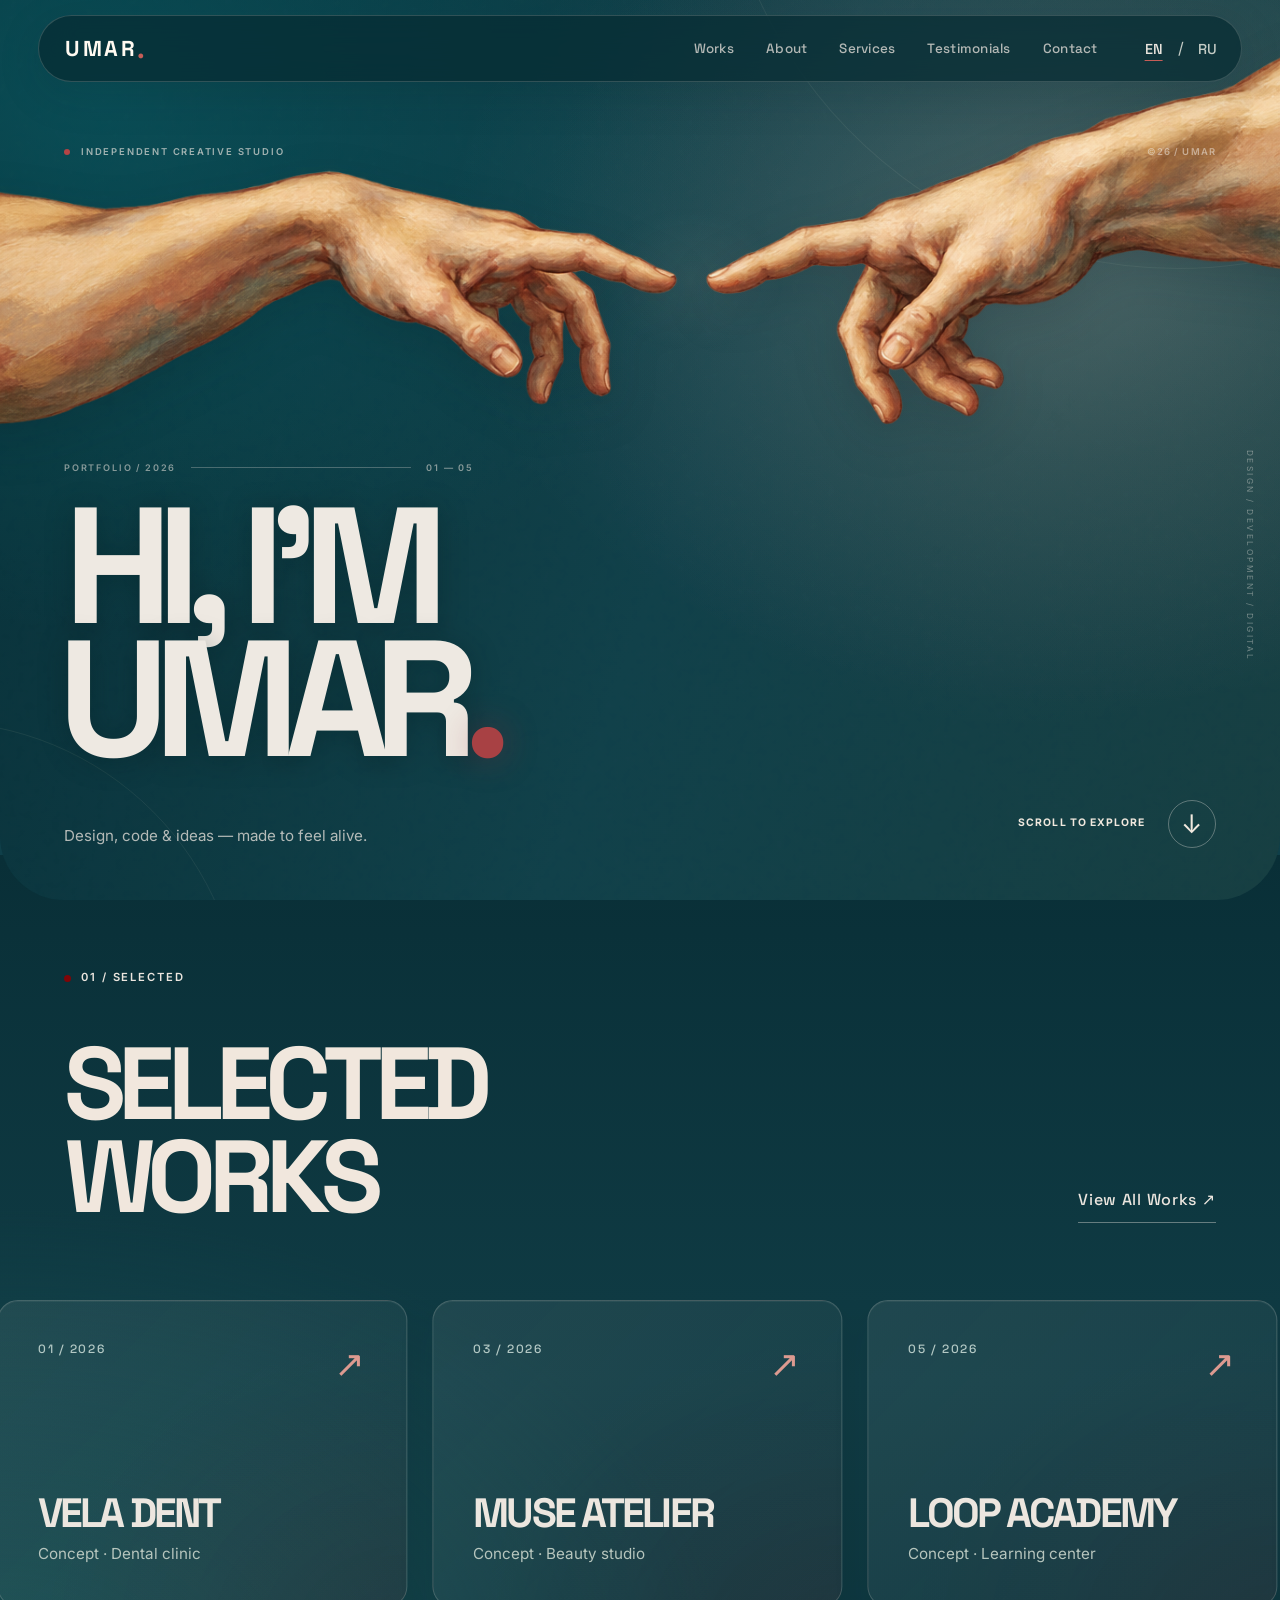
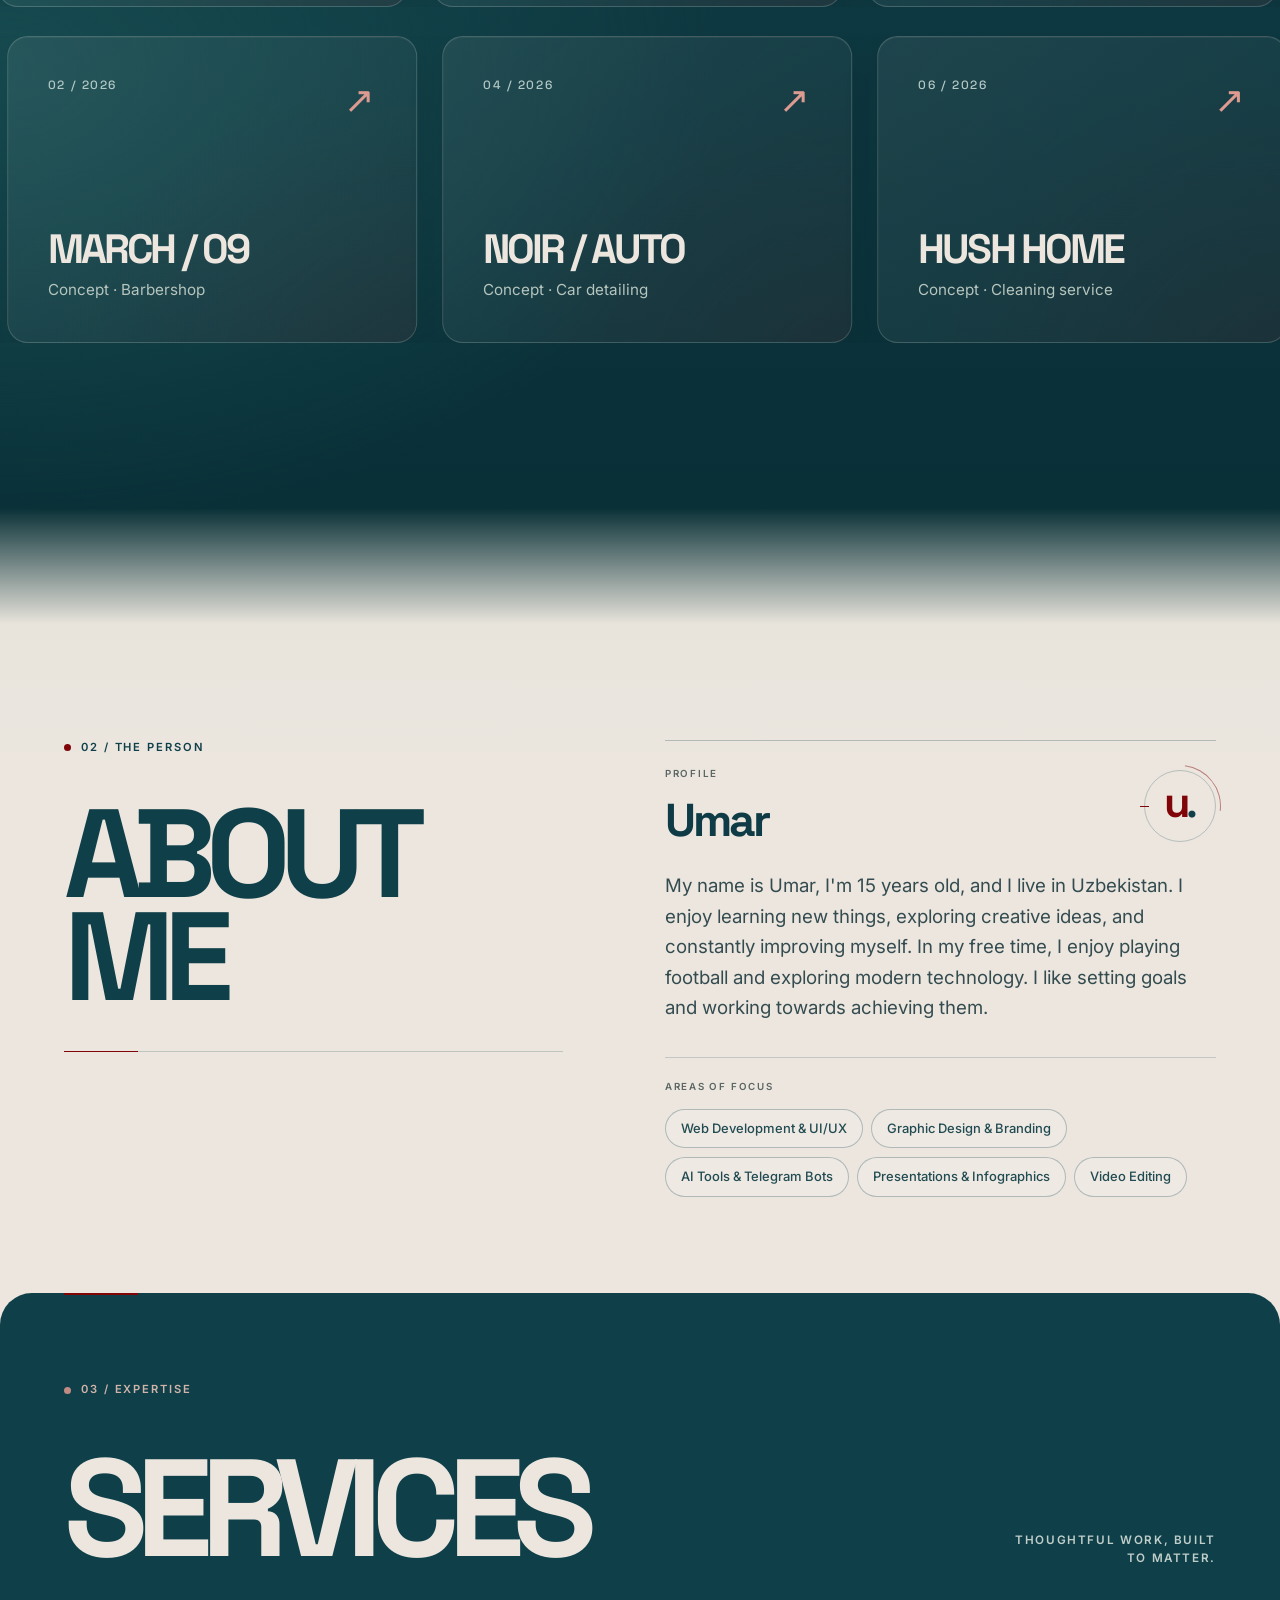
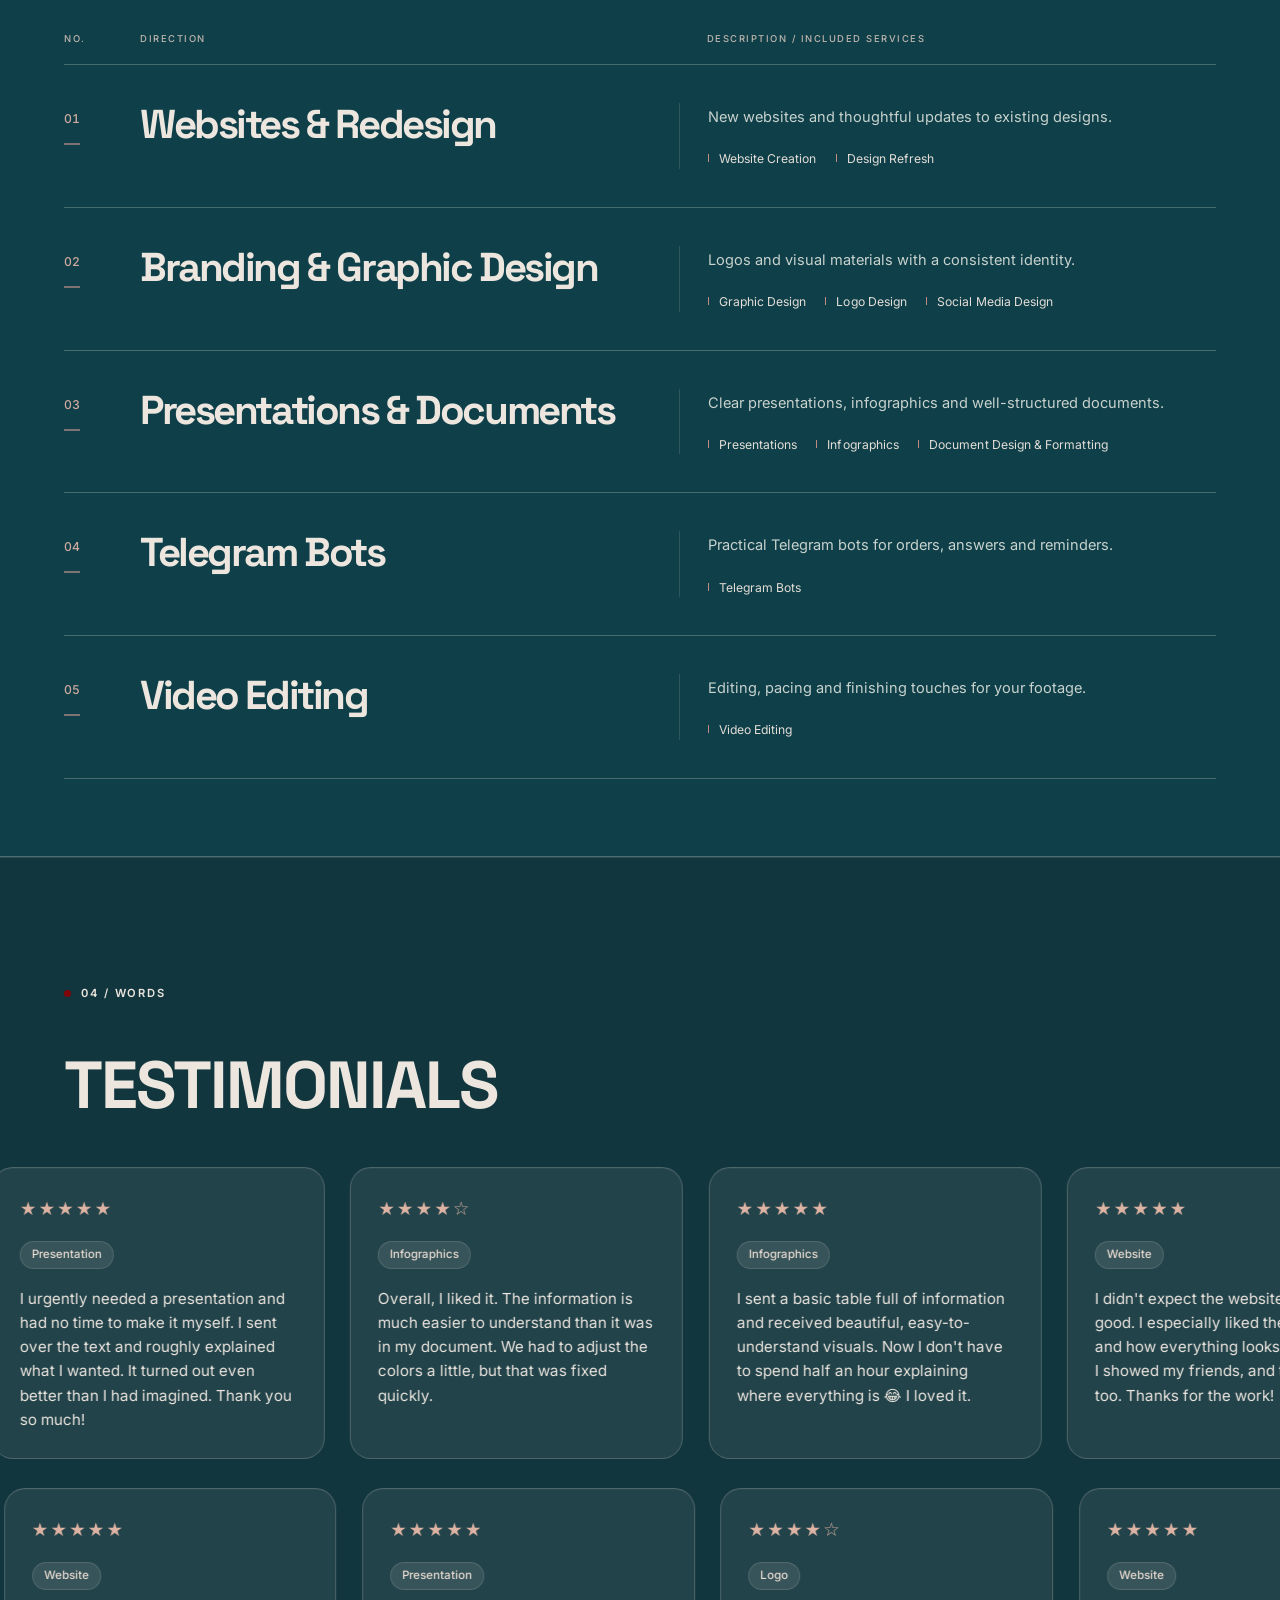
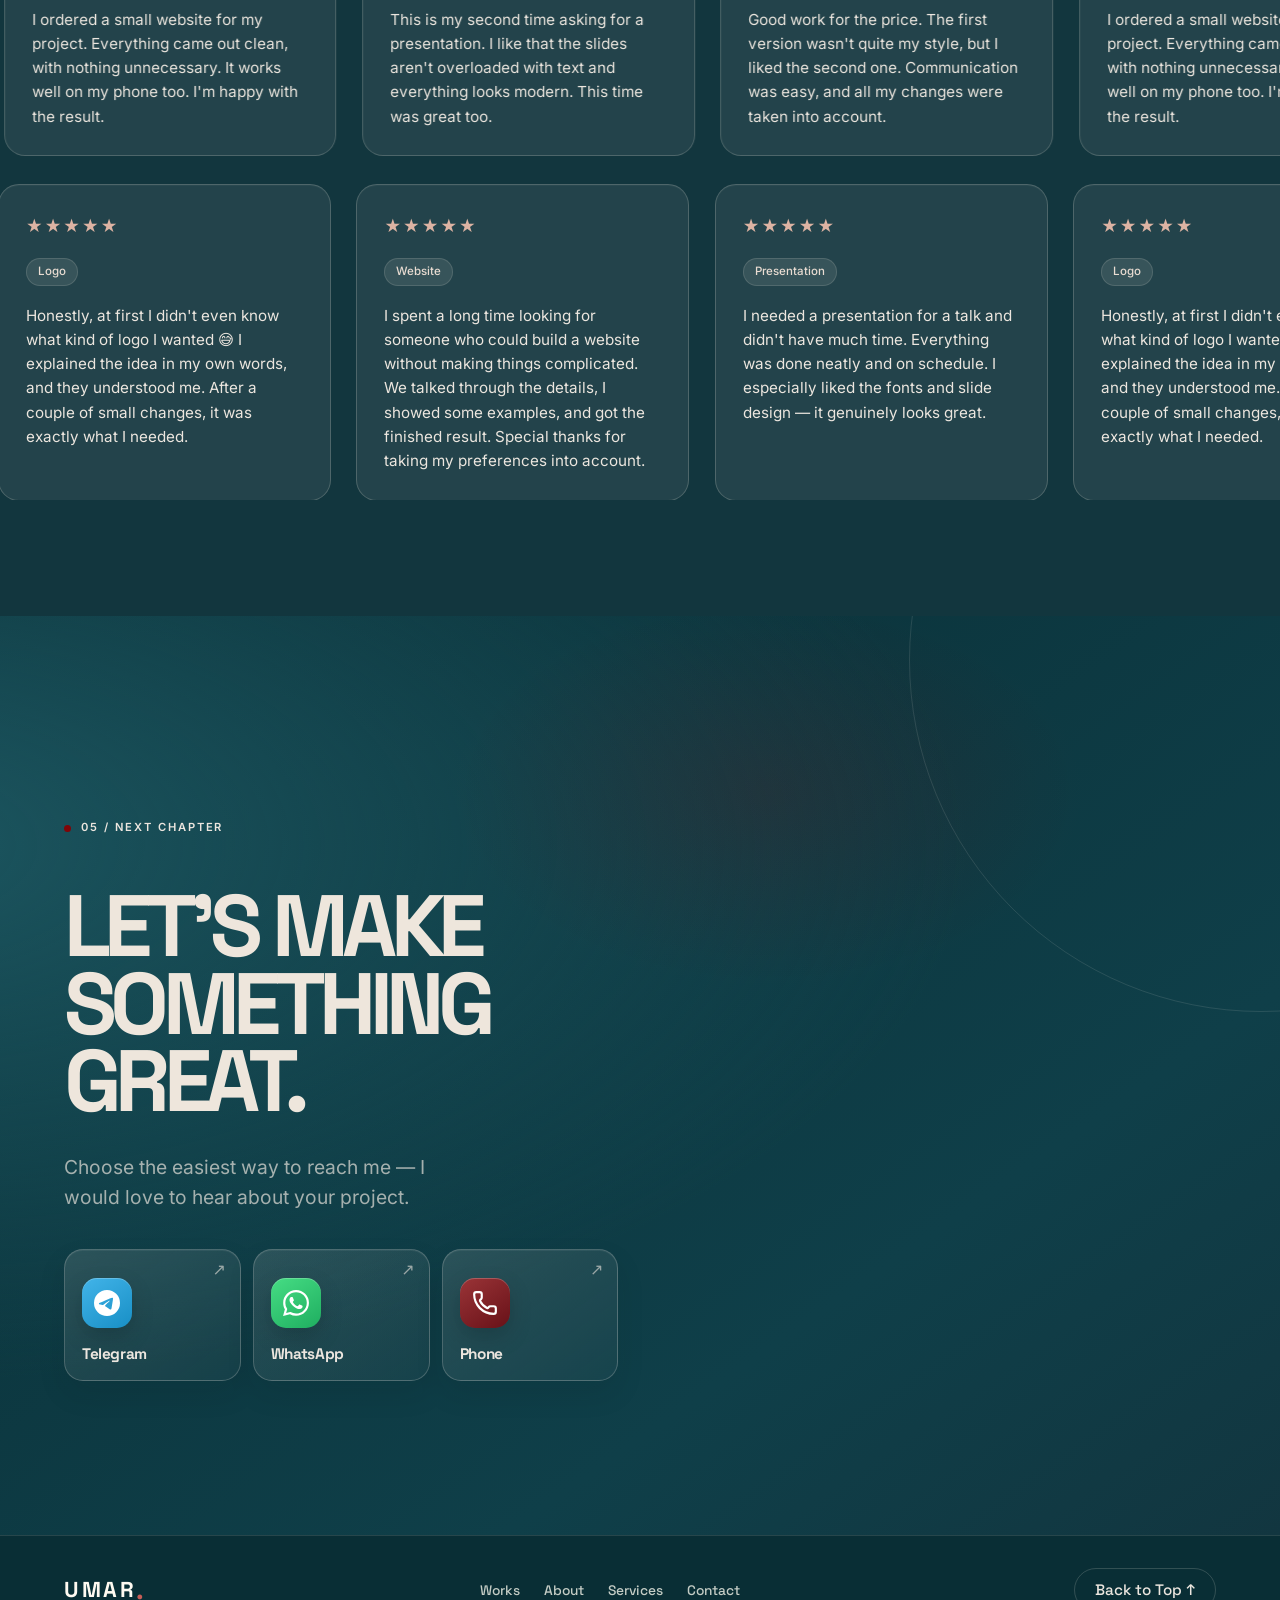
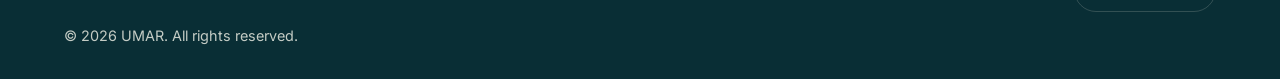
==== commit 4fc731a6: "Load premium contact icon styles and update homepage profile defaults" ====
--- a/UMAR_PORTFOLIO_GITHUB_LITE/index.html
+++ b/UMAR_PORTFOLIO_GITHUB_LITE/index.html
@@ -9,7 +9,7 @@
 <meta property="og:title" content="Umar Portfolio"><meta property="og:type" content="website">
 <link rel="icon" href="./assets/favicon.svg" type="image/svg+xml">
 <link rel="stylesheet" href="./css/styles.css"><link rel="stylesheet" href="./css/redesign.css">
-<link rel="stylesheet" href="./css/approved-hands.css"><link rel="stylesheet" href="./css/refinement.css">
+<link rel="stylesheet" href="./css/approved-hands.css"><link rel="stylesheet" href="./css/refinement.css"><link rel="stylesheet" href="./css/social.css">
 </head>
 <body class="page-home">
 <a class="skip" href="#main" data-i18n="skip">Skip to content</a>
@@ -60,8 +60,8 @@
     <div class="about__content">
       <div class="about__masthead"><div><p class="about__caption" data-i18n="aboutProfileLabel">PROFILE</p><p class="about__name" id="aboutName">Umar</p></div><span class="about__seal" aria-hidden="true"><span>u<b>.</b></span></span></div>
       <!-- Default-language content remains readable if JavaScript is unavailable. -->
-      <p class="about__text" id="aboutText">Placeholder text — replace with your own. I design and build websites, visuals and small tools, with a focus on clear structure and clean details.</p>
-      <div class="about__skills"><p class="about__caption" data-i18n="aboutSkillsLabel">AREAS OF FOCUS</p><ul class="tags" id="aboutSkills"><li>Web development</li><li>Graphic design</li><li>Typography</li><li>Video editing</li><li>Telegram bots</li></ul></div>
+      <p class="about__text" id="aboutText">My name is Umar, I’m 15 years old, and I live in Uzbekistan. I enjoy learning new things, exploring creative ideas, and constantly improving myself. In my free time, I enjoy playing football and exploring modern technology. I like setting goals and working towards achieving them.</p>
+      <div class="about__skills"><p class="about__caption" data-i18n="aboutSkillsLabel">AREAS OF FOCUS</p><ul class="tags" id="aboutSkills"><li>Web Development &amp; UI/UX</li><li>Graphic Design &amp; Branding</li><li>AI Tools &amp; Telegram Bots</li><li>Presentations &amp; Infographics</li><li>Video Editing</li></ul></div>
     </div></div>
 </section>
 <section class="services dark" id="services" aria-labelledby="servH">
@@ -82,7 +82,7 @@
     <div class="contact__intro"><p class="section-kicker"><span class="dot"></span> 05 / NEXT CHAPTER</p><h2 id="contH" class="contact__title" data-i18n="contactTitle">LET'S MAKE SOMETHING GREAT.</h2>
       <p class="contact__text" data-i18n="contactText"></p>
       <ul class="links" id="contactLinks"></ul></div>
-    <form id="form" class="contact__form" novalidate><p class="form__header" data-i18n="formHeader">A GOOD PROJECT STARTS WITH HELLO. <span aria-hidden="true">↗</span></p>
+    <form id="form" class="contact__form" novalidate hidden><p class="form__header" data-i18n="formHeader">A GOOD PROJECT STARTS WITH HELLO. <span aria-hidden="true">↗</span></p>
       <div class="field"><label for="fName" data-i18n="name">Name</label><input id="fName" name="name" type="text" autocomplete="name" maxlength="80" required aria-describedby="eName"><p class="err" id="eName"></p></div>
       <div class="field"><label for="fEmail" data-i18n="email">Email</label><input id="fEmail" name="email" type="email" autocomplete="email" maxlength="120" required aria-describedby="eEmail"><p class="err" id="eEmail"></p></div>
       <div class="field"><label for="fMsg" data-i18n="message">Message</label><textarea id="fMsg" name="message" rows="5" maxlength="3000" required aria-describedby="eMsg"></textarea><p class="err" id="eMsg"></p></div>
--- a/UMAR_PORTFOLIO_GITHUB_LITE/css/social.css
+++ b/UMAR_PORTFOLIO_GITHUB_LITE/css/social.css
@@ -0,0 +1,106 @@
+/* Umar Portfolio / Social cards + client reviews */
+/* Local SVG icons: Telegram, WhatsApp, Call. No icon CDN needed. */
+.contact .links{
+  display:grid;
+  grid-template-columns:repeat(3,minmax(0,1fr));
+  gap:12px;
+  margin-top:36px;
+  padding:0;
+  list-style:none;
+  max-width:600px;
+}
+.contact .links > li{min-width:0;list-style:none}
+.contact .links .social__link{
+  position:relative;
+  display:flex;
+  flex-direction:column;
+  align-items:flex-start;
+  justify-content:flex-end;
+  gap:17px;
+  min-height:132px;
+  padding:17px;
+  border:1px solid rgba(236,230,223,.23);
+  border-radius:19px;
+  background:linear-gradient(145deg,rgba(236,230,223,.13),rgba(236,230,223,.035));
+  box-shadow:inset 0 1px rgba(255,255,255,.06),0 13px 28px rgba(3,27,32,.1);
+  color:#ece6df;
+  text-decoration:none;
+  overflow:hidden;
+  isolation:isolate;
+  backdrop-filter:blur(9px);
+  -webkit-backdrop-filter:blur(9px);
+  transition:transform .28s ease,border-color .28s ease,background .28s ease,box-shadow .28s ease;
+}
+.contact .links .social__link:hover{
+  transform:translateY(-5px);
+  border-color:rgba(236,230,223,.52);
+  background:linear-gradient(145deg,rgba(236,230,223,.2),rgba(236,230,223,.06));
+  box-shadow:0 18px 38px rgba(3,27,32,.23);
+  color:#fff;
+}
+.contact .links .social__link:focus-visible{outline:3px solid #e5bda3;outline-offset:4px}
+.social__icon{
+  display:grid;place-items:center;
+  width:50px;height:50px;flex-shrink:0;
+  border-radius:15px;
+  box-shadow:inset 0 1px rgba(255,255,255,.22),0 9px 22px rgba(0,0,0,.17);
+  transition:transform .28s ease;
+}
+.social__icon img{display:block;width:26px;height:26px;filter:brightness(0) invert(1)}
+.social__link:hover .social__icon{transform:scale(1.07) rotate(-4deg)}
+.social__link--telegram .social__icon{background:linear-gradient(145deg,#42b4e9,#188fc5)}
+.social__link--whatsapp .social__icon{background:linear-gradient(145deg,#46dd84,#1fae60)}
+.social__link--phone .social__icon{background:linear-gradient(145deg,#9a3437,#681118)}
+.contact .links .social__name{
+  font:600 clamp(.85rem,1.2vw,1.05rem)/1.2 var(--display);
+  letter-spacing:-.025em;
+  white-space:nowrap;
+}
+.social__arrow{
+  position:absolute;right:14px;top:12px;
+  color:rgba(236,230,223,.6);
+  font:400 16px/1 var(--display);
+  transition:transform .28s ease,color .28s ease;
+}
+.social__link:hover .social__arrow{transform:translate(2px,-2px);color:#ece6df}
+.testi .quote{
+  display:flex;flex-direction:column;align-items:flex-start;
+  gap:0;
+  min-height:260px;
+  border-radius:21px;
+  border-color:rgba(236,230,223,.21);
+  padding:26px 27px;
+  box-shadow:inset 0 1px rgba(255,255,255,.03);
+}
+.testi .stars{font-size:1.16rem;letter-spacing:.11em}
+.testi .review__category{
+  display:inline-flex;align-items:center;
+  padding:6px 11px;margin-top:17px;
+  border-radius:999px;
+  font:500 .72rem/1.2 var(--body);
+  color:#e9dcd2;
+  background:rgba(236,230,223,.1);
+  border:1px solid rgba(236,230,223,.14);
+}
+.testi .quote p{margin-top:18px;line-height:1.6;color:#ece6df;font-size:.95rem}
+.form-not-configured .contact__in{
+  grid-template-columns:minmax(0,1fr);
+  max-width:1100px;
+}
+.form-not-configured .contact__intro{max-width:820px}
+@media(max-width:640px){
+  .contact .links{gap:9px}
+  .contact .links .social__link{min-height:116px;padding:13px 10px 12px;gap:13px;border-radius:15px}
+  .social__icon{width:43px;height:43px;border-radius:12px}
+  .social__icon img{width:24px;height:24px}
+  .social__arrow{right:10px;top:10px;font-size:14px}
+  .contact .links .social__name{font-size:clamp(.74rem,3vw,.93rem)}
+  .testi .quote{min-height:240px;padding:21px}
+}
+@media(max-width:345px){
+  .contact .links{grid-template-columns:repeat(2,minmax(0,1fr))}
+}
+@media(prefers-reduced-motion:reduce){
+  .contact .links .social__link,.social__icon,.social__arrow{transition:none}
+  .contact .links .social__link:hover,.social__link:hover .social__icon,.social__link:hover .social__arrow{transform:none}
+}
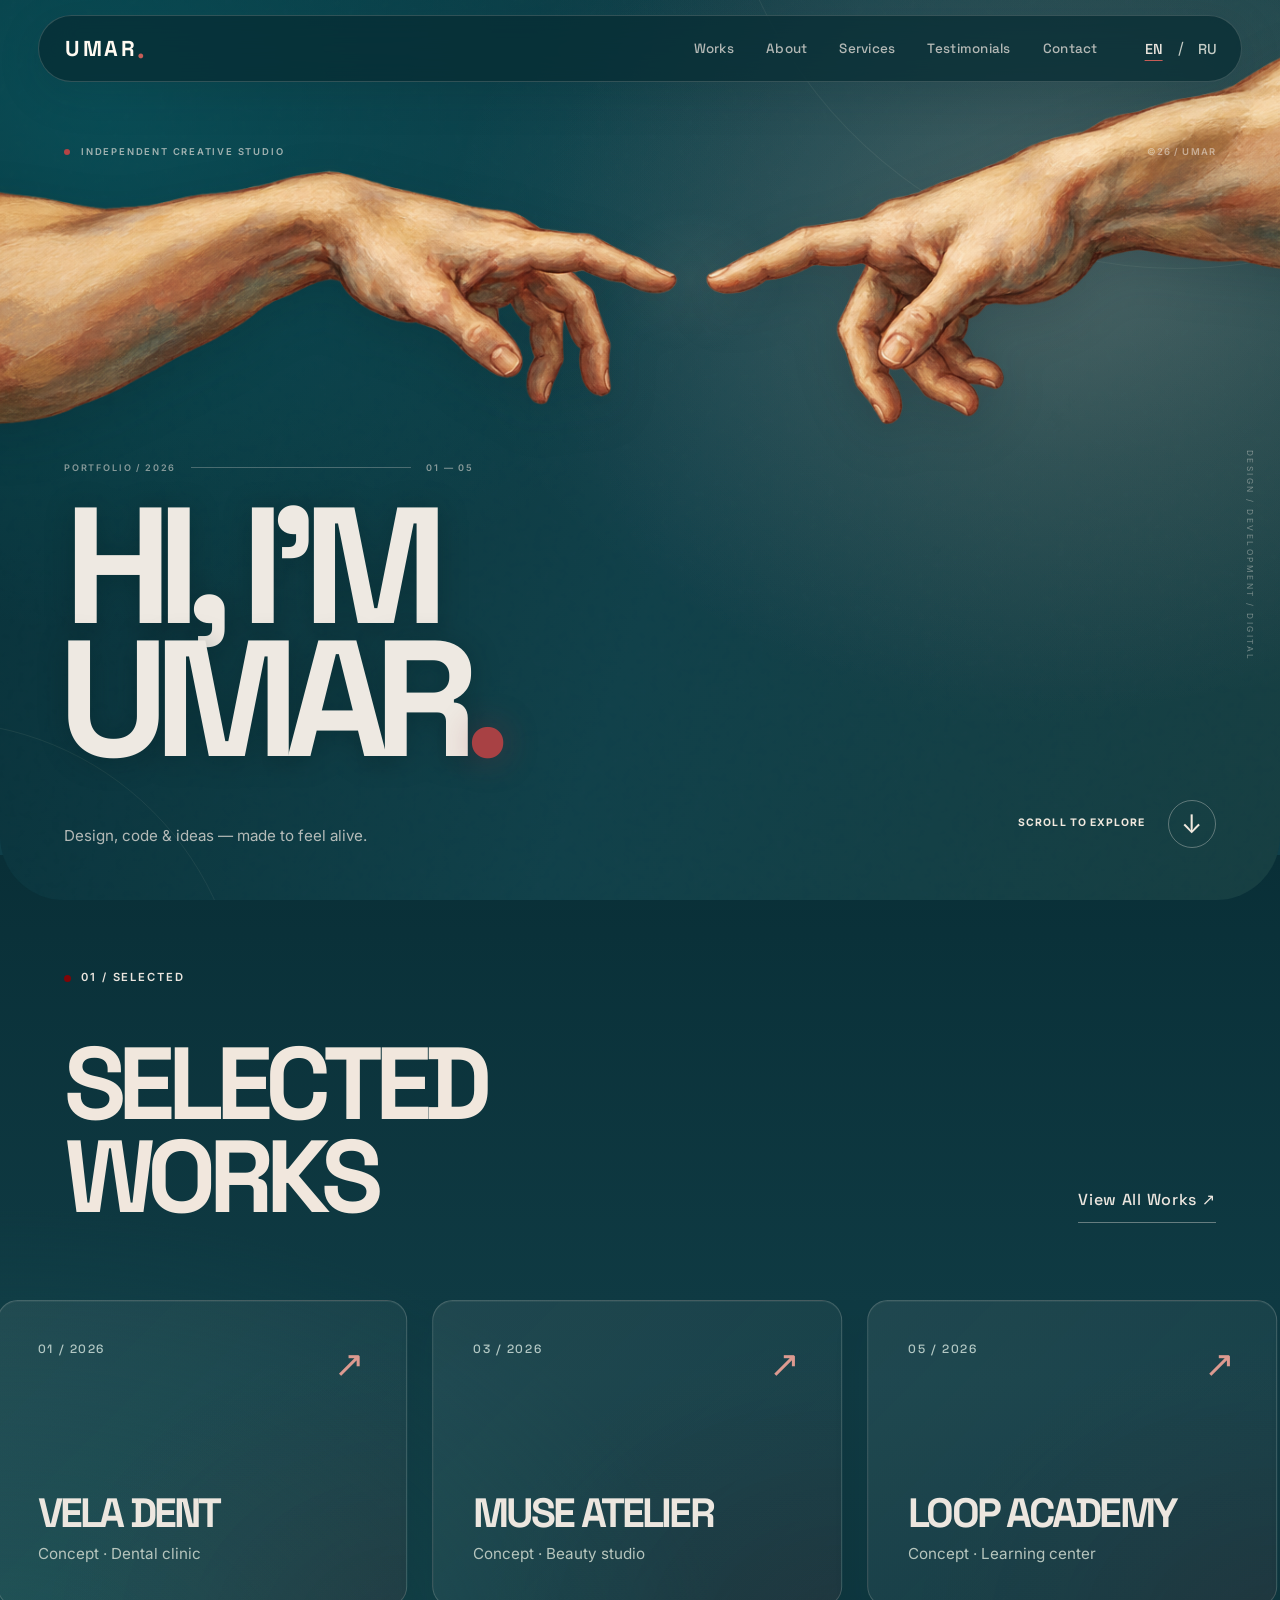
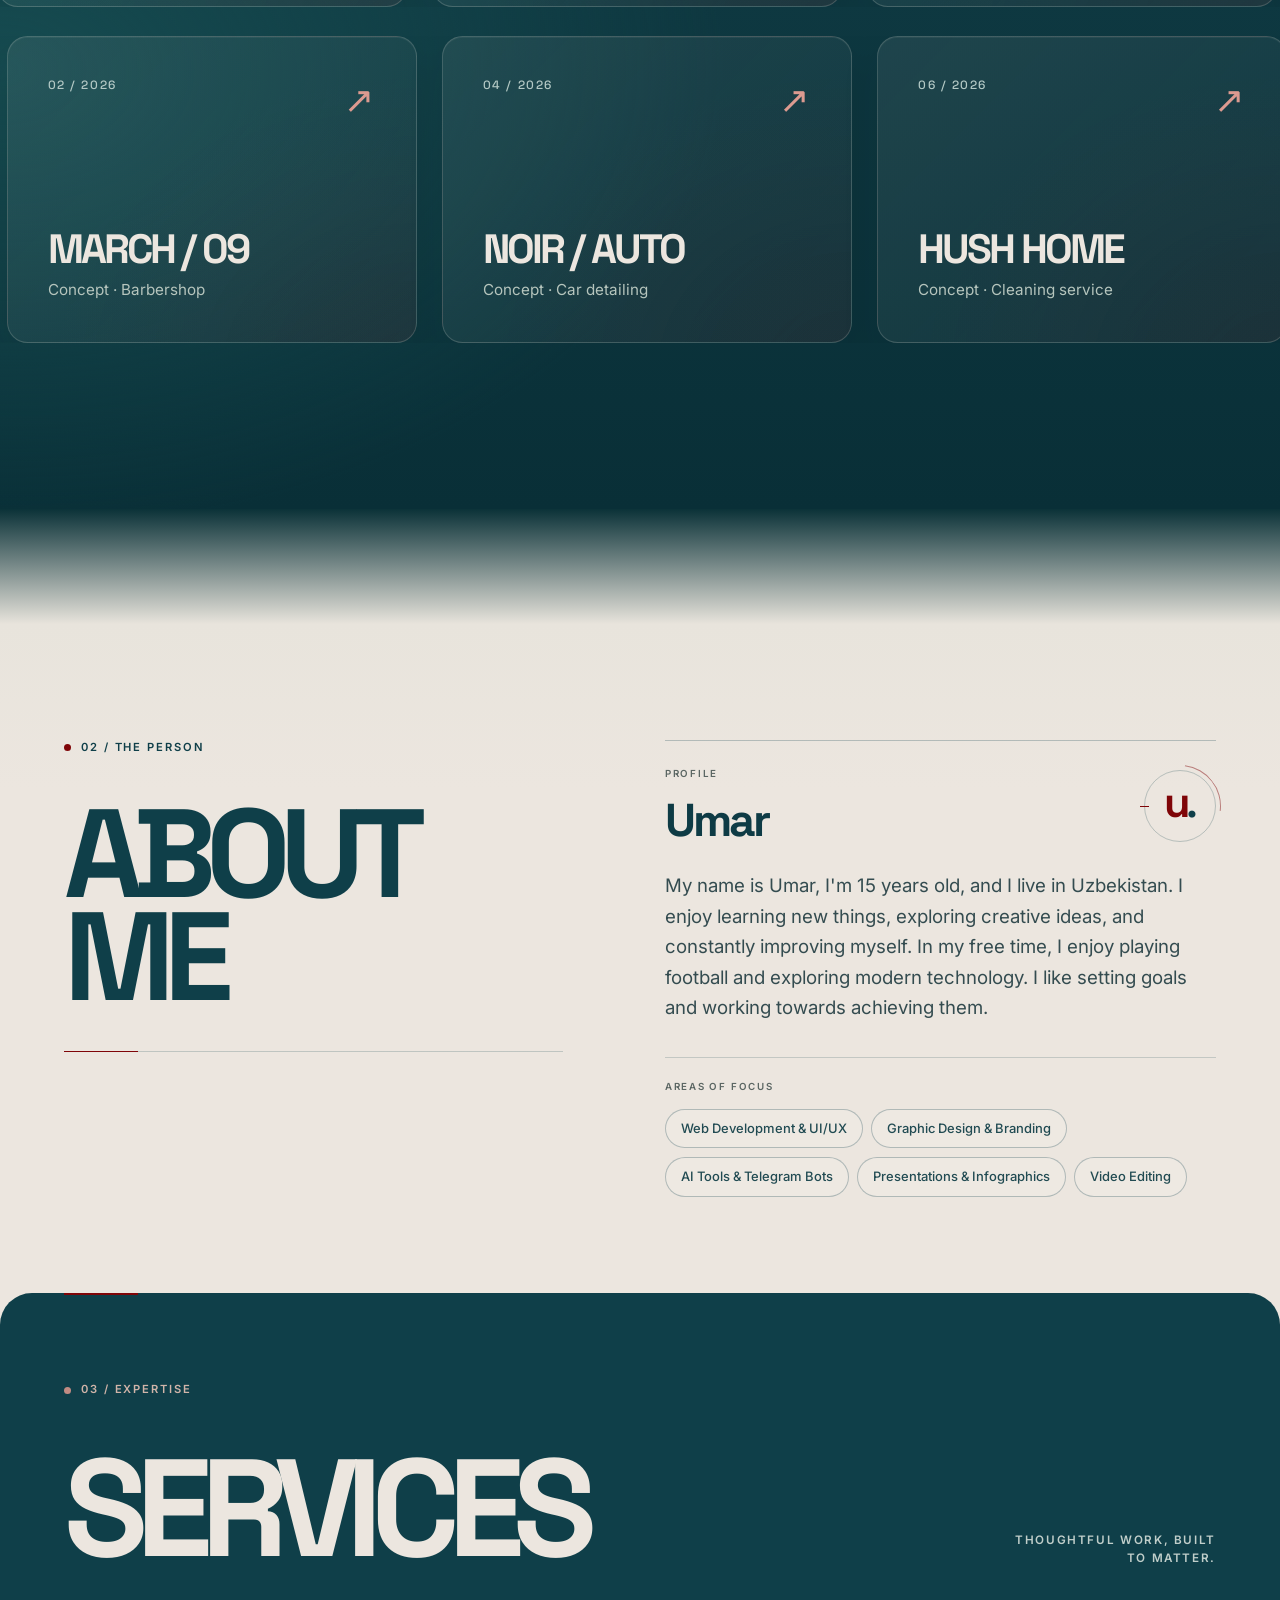
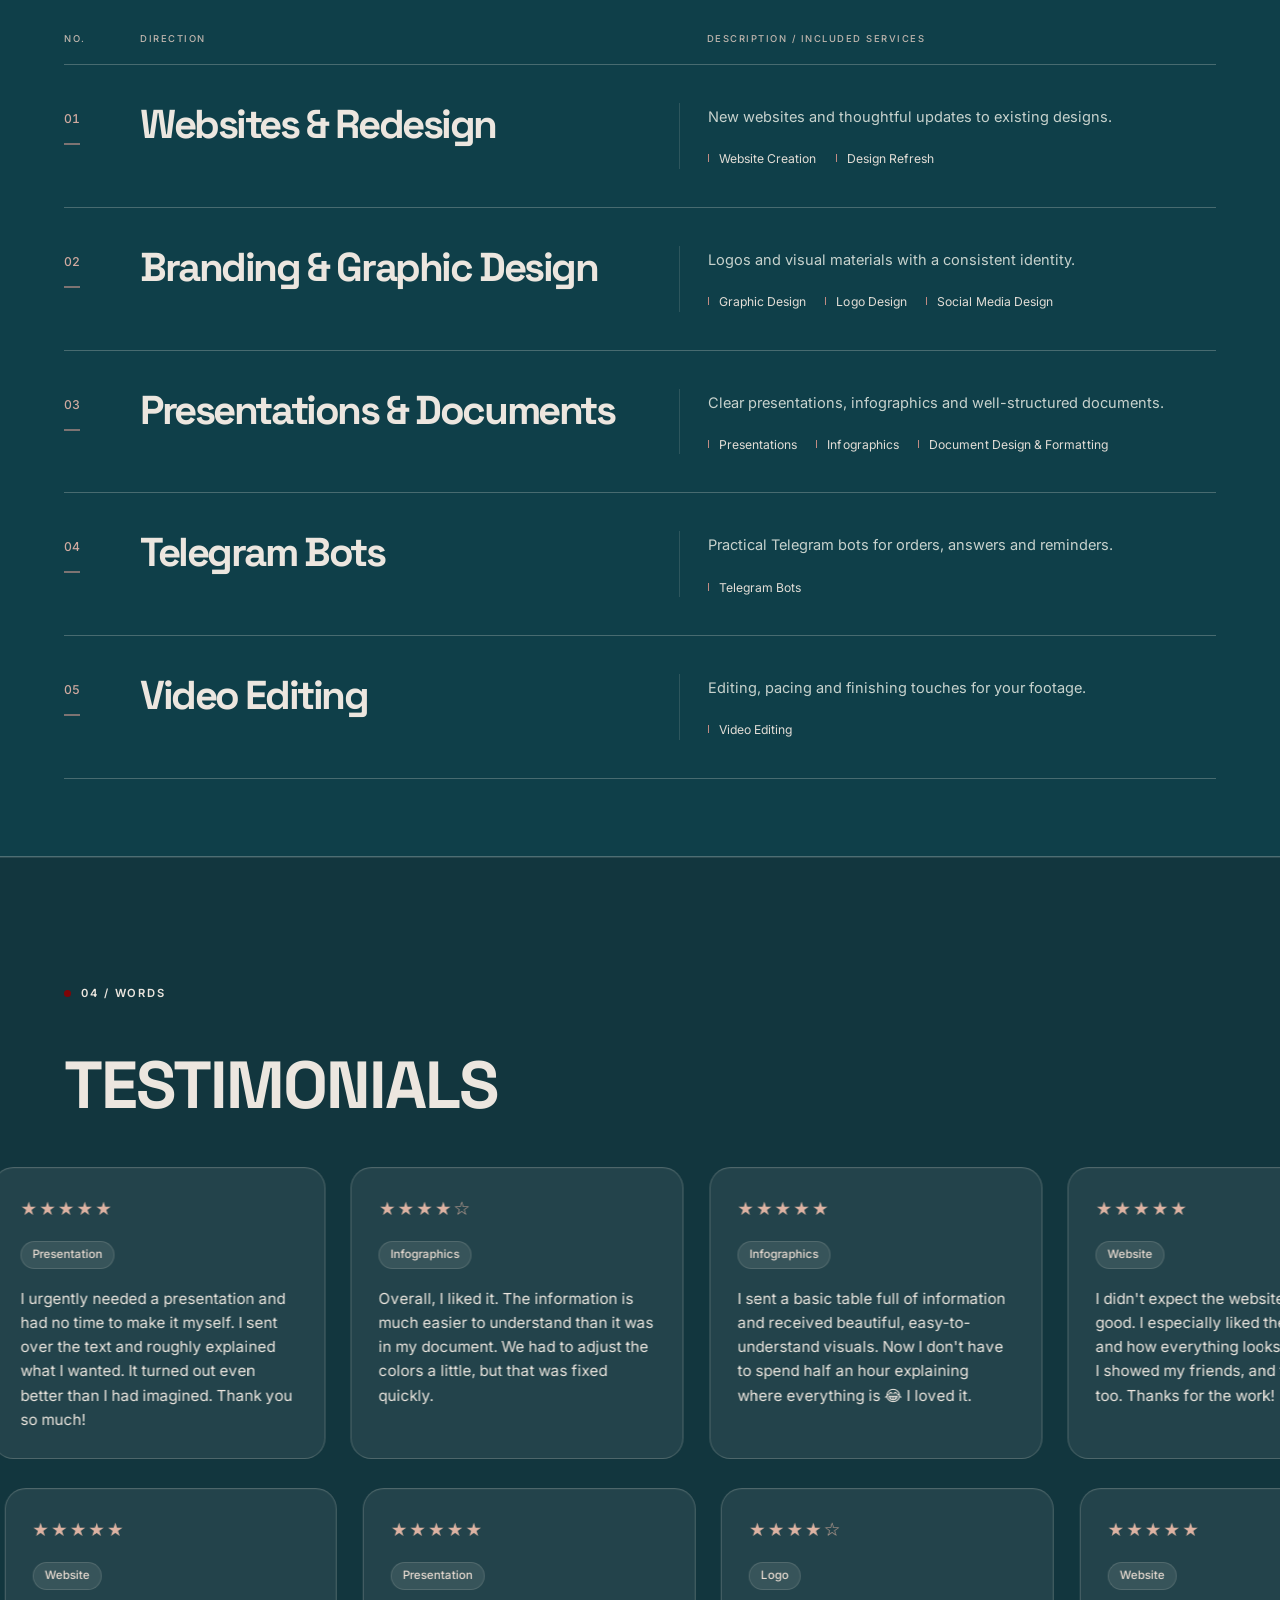
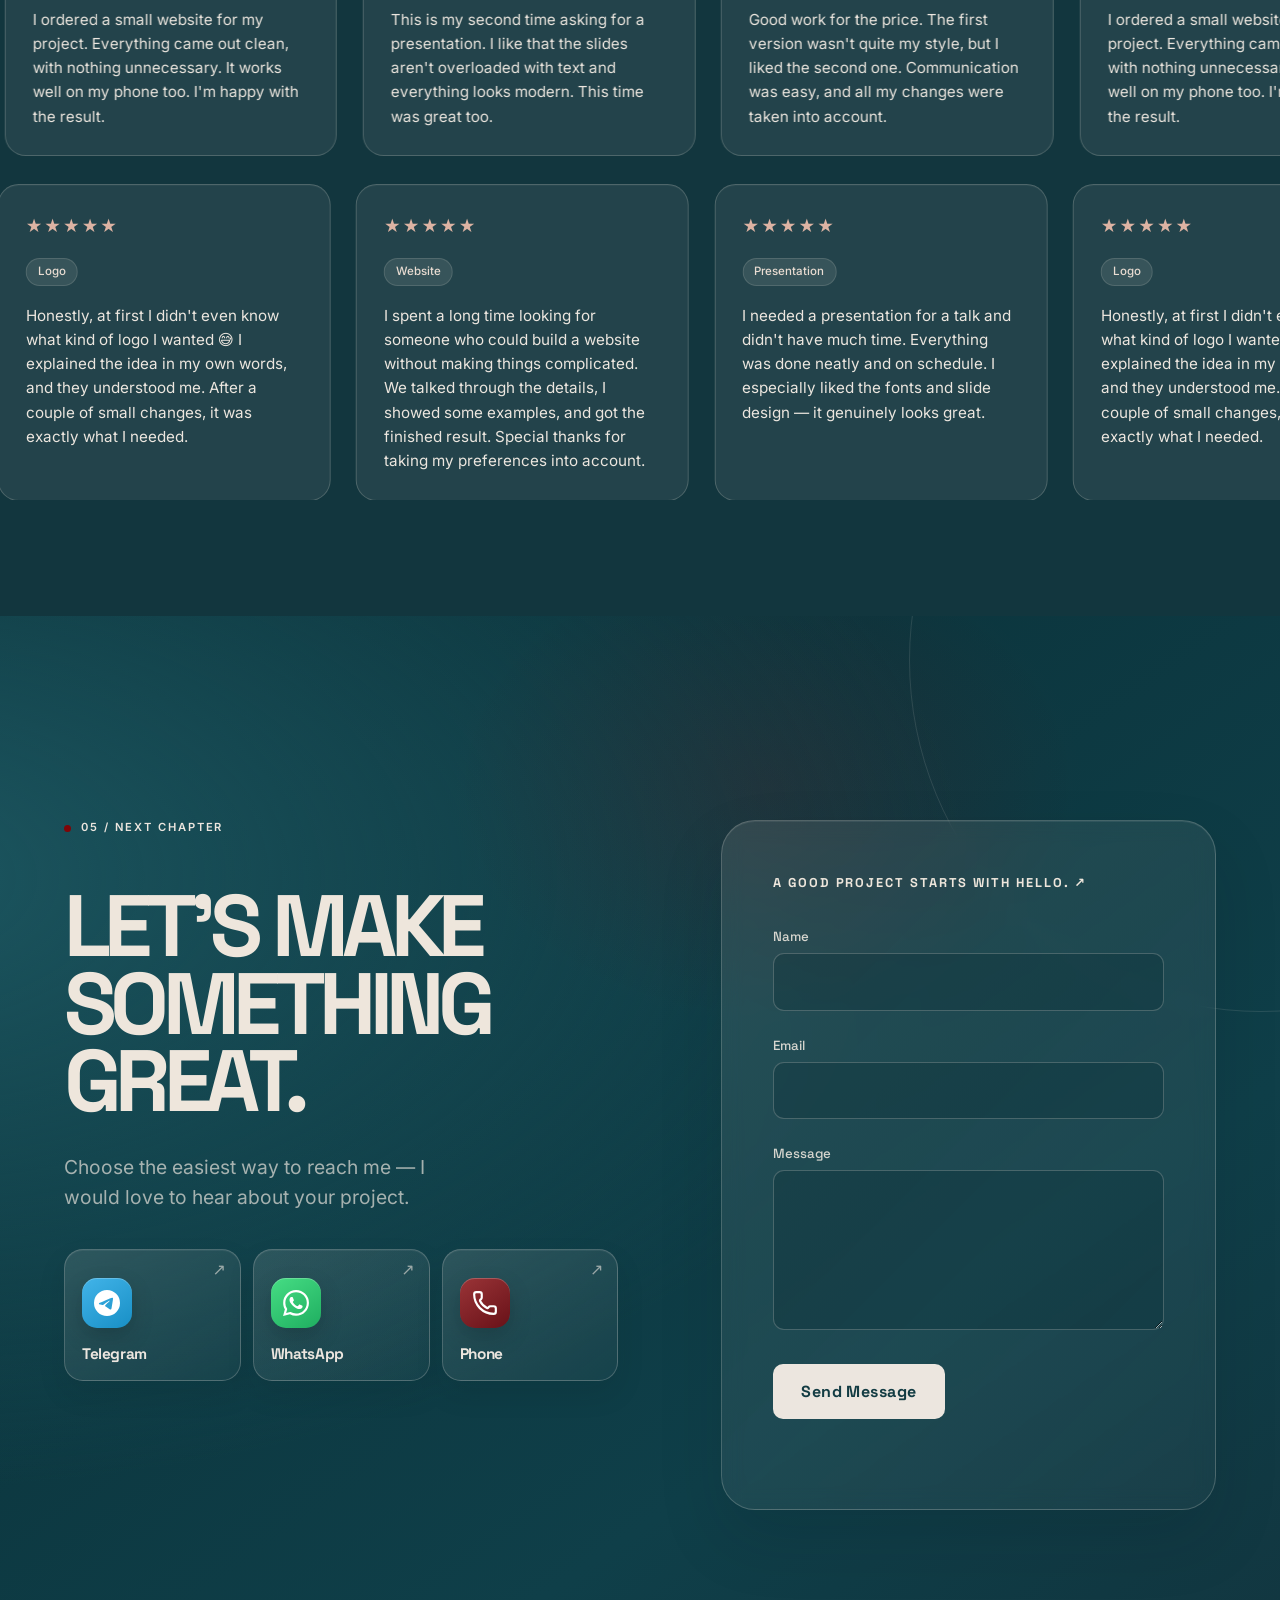
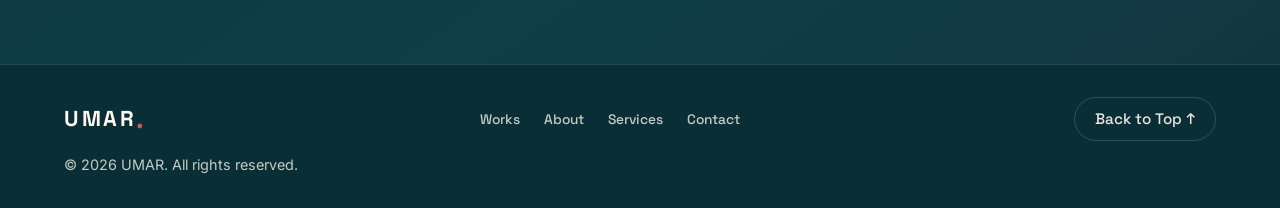
==== commit 725b3c0c: "Add fast-path safe Signature Minimal loader to index.html" ====
--- a/UMAR_PORTFOLIO_GITHUB_LITE/index.html
+++ b/UMAR_PORTFOLIO_GITHUB_LITE/index.html
@@ -6,12 +6,179 @@
 <title>Umar Portfolio</title>
 <meta name="description" content="Portfolio of Umar — websites, design, video and Telegram bots.">
 <meta name="theme-color" content="#0f3f49">
+<style data-umar-loader>
+/* UMAR LAB / Signature Minimal — visible only for genuinely slow page loads. */
+.um-loader{
+  position:fixed;inset:0;z-index:10000;
+  display:grid;place-items:center;isolation:isolate;overflow:hidden;
+  padding:clamp(24px,5vw,70px);
+  padding-top:max(24px,env(safe-area-inset-top));
+  padding-bottom:max(24px,env(safe-area-inset-bottom));
+  background:
+    radial-gradient(ellipse 55% 65% at 100% 2%,rgba(127,5,8,.055),transparent 77%),
+    radial-gradient(ellipse 55% 60% at 0% 100%,rgba(15,63,73,.09),transparent 76%),
+    #ece6df;
+  color:#0f3f49;opacity:0;visibility:hidden;pointer-events:none;
+  transition:opacity .46s cubic-bezier(.16,1,.3,1),visibility 0s linear .46s;
+  font-family:"Inter",system-ui,-apple-system,"Segoe UI",sans-serif;
+  -webkit-font-smoothing:antialiased;
+}
+.um-loader::before,.um-loader::after{
+  content:"";position:absolute;pointer-events:none;border:1px solid rgba(15,63,73,.095);
+  width:min(88vw,850px);height:min(88vw,850px);border-radius:50%;z-index:-1;
+}
+.um-loader::before{right:-42%;top:-70%;transform:rotate(-25deg)}
+.um-loader::after{left:-47%;bottom:-78%;border-color:rgba(127,5,8,.07)}
+html.um-loading-slow .um-loader{
+  opacity:1;visibility:visible;pointer-events:auto;
+  transition:opacity .25s ease,visibility 0s;
+}
+.um-loader__top,.um-loader__bottom{
+  position:absolute;left:clamp(24px,5vw,70px);right:clamp(24px,5vw,70px);
+  display:flex;align-items:center;justify-content:space-between;gap:24px;
+  color:rgba(15,63,73,.65);font:600 clamp(.57rem,.85vw,.7rem)/1.4 "Inter",system-ui,sans-serif;
+  letter-spacing:.16em;text-transform:uppercase;
+}
+.um-loader__top{top:max(29px,calc(env(safe-area-inset-top) + 22px))}
+.um-loader__bottom{bottom:max(30px,calc(env(safe-area-inset-bottom) + 24px))}
+.um-loader__top strong{color:#7f0508;font-weight:700}
+.um-loader__center{position:relative;width:min(100%,670px);text-align:center;margin-top:-2.8vh}
+.um-loader__eyebrow{
+  display:flex;align-items:center;justify-content:center;gap:13px;
+  color:rgba(15,63,73,.7);font-size:clamp(.6rem,1vw,.73rem);
+  letter-spacing:.22em;font-weight:600;text-transform:uppercase;
+}
+.um-loader__eyebrow::before,.um-loader__eyebrow::after{
+  content:"";width:30px;height:1px;background:rgba(15,63,73,.3);
+}
+.um-loader__wordmark{
+  margin:17px 0 2px;font-family:"Space Grotesk","Inter",system-ui,sans-serif;
+  font-weight:700;font-size:clamp(4.3rem,15vw,10.5rem);line-height:1.06;
+  letter-spacing:-.095em;color:#0f3f49;
+}
+.um-loader__wordmark span{color:#7f0508;letter-spacing:-.06em}
+.um-loader__descriptor{
+  font-size:clamp(.62rem,1vw,.8rem);letter-spacing:.29em;
+  font-weight:600;color:rgba(15,63,73,.65);text-transform:uppercase;
+}
+.um-loader__progress{
+  position:relative;overflow:hidden;width:min(270px,67vw);height:2px;
+  margin:clamp(42px,7vh,69px) auto 18px;background:rgba(15,63,73,.18);
+}
+.um-loader__progress::after{
+  content:"";display:block;position:absolute;inset:0 auto 0 0;width:43%;
+  background:linear-gradient(90deg,rgba(127,5,8,0),#7f0508 60%,#0f3f49);
+  transform:translateX(-115%);
+  animation:um-loader-sweep 1.65s cubic-bezier(.44,.02,.37,1) infinite;
+}
+.um-loader__status{
+  display:flex;align-items:center;justify-content:center;gap:10px;
+  font-size:clamp(.6rem,.9vw,.69rem);font-weight:600;letter-spacing:.16em;
+  text-transform:uppercase;color:#586a67;
+}
+.um-loader__pulse{width:5px;height:5px;border-radius:50%;background:#7f0508;
+  animation:um-loader-pulse 1.65s ease-in-out infinite}
+.um-loader__ru{display:none}
+html[lang="ru"] .um-loader__en{display:none}
+html[lang="ru"] .um-loader__ru{display:inline}
+@keyframes um-loader-sweep{to{transform:translateX(265%)}}
+@keyframes um-loader-pulse{50%{opacity:.25;transform:scale(.75)}}
+@media(max-width:560px){
+  .um-loader{padding-inline:20px}
+  .um-loader__top,.um-loader__bottom{left:23px;right:23px;font-size:.56rem;letter-spacing:.08em}
+  .um-loader__top span:last-child,.um-loader__bottom span:last-child{display:none}
+  .um-loader__center{margin-top:-1vh}
+  .um-loader__wordmark{font-size:clamp(4.3rem,18vw,6.1rem);margin-block:21px 7px}
+  .um-loader__descriptor{letter-spacing:.16em}
+  .um-loader__eyebrow{letter-spacing:.15em}
+}
+@media(max-height:460px) and (orientation:landscape){
+  .um-loader__center{margin-top:0}
+  .um-loader__wordmark{font-size:clamp(3.2rem,12vh,5rem);margin:4px 0}
+  .um-loader__progress{margin:14px auto 9px}
+  .um-loader__top,.um-loader__bottom{font-size:.51rem}
+}
+@media(prefers-reduced-motion:reduce){
+  .um-loader{transition:none!important}
+  .um-loader__progress::after,.um-loader__pulse{animation:none!important}
+  .um-loader__progress::after{transform:none;width:38%}
+}
+</style>
+<script data-umar-loader>
+/* Shows only when actual document loading exceeds 1s; never delays completion. */
+(function(){
+  "use strict";
+  var root=document.documentElement;
+  var finished=false,visible=false,interacted=false;
+  var delayTimer,limitTimer;
+  function element(){return document.getElementById("umLoader");}
+  function syncAria(){
+    var node=element();
+    if(node){
+      node.setAttribute("aria-hidden",visible?"false":"true");
+      node.setAttribute("aria-label",root.lang==="ru"?"Загрузка портфолио":"Loading portfolio");
+    }
+  }
+  function finish(){
+    if(finished)return;
+    finished=true;
+    clearTimeout(delayTimer);
+    clearTimeout(limitTimer);
+    var wasVisible=visible;
+    visible=false;
+    root.classList.remove("um-loading-slow");
+    if(wasVisible)root.classList.add("um-loading-out");
+    syncAria();
+    if(!wasVisible){var n=element();if(n)n.remove();return;}
+    setTimeout(function(){
+      root.classList.remove("um-loading-out");
+      var n=element();if(n)n.remove();
+    },500);
+  }
+  function userAction(){
+    interacted=true;
+    if(visible)finish();
+  }
+  try{
+    var preferred=localStorage.getItem("umar-lang");
+    if(preferred==="en"||preferred==="ru")root.lang=preferred;
+  }catch(e){}
+  if(document.readyState==="complete"){finish();return;}
+  delayTimer=setTimeout(function(){
+    if(finished||interacted||document.readyState==="complete"||window.scrollY>8)return;
+    visible=true;
+    root.classList.add("um-loading-slow");
+    syncAria();
+  },1000);
+  // A stalled external resource must never hold the screen indefinitely.
+  limitTimer=setTimeout(finish,10000);
+  window.addEventListener("load",finish,{once:true});
+  window.addEventListener("pageshow",function(event){if(event.persisted)finish();});
+  document.addEventListener("DOMContentLoaded",syncAria,{once:true});
+  document.addEventListener("pointerdown",userAction,{passive:true});
+  document.addEventListener("keydown",userAction);
+  window.addEventListener("scroll",userAction,{passive:true});
+})();
+</script>
 <meta property="og:title" content="Umar Portfolio"><meta property="og:type" content="website">
 <link rel="icon" href="./assets/favicon.svg" type="image/svg+xml">
 <link rel="stylesheet" href="./css/styles.css"><link rel="stylesheet" href="./css/redesign.css">
 <link rel="stylesheet" href="./css/approved-hands.css"><link rel="stylesheet" href="./css/refinement.css"><link rel="stylesheet" href="./css/social.css">
 </head>
 <body class="page-home">
+
+<div class="um-loader" id="umLoader" role="status" aria-hidden="true" aria-label="Loading portfolio" aria-live="polite">
+  <div class="um-loader__top" aria-hidden="true"><span>UMAR <strong>/</strong> LAB</span><span>INDEPENDENT CREATIVE STUDIO</span></div>
+  <div class="um-loader__center">
+    <div class="um-loader__eyebrow" aria-hidden="true">PORTFOLIO EXPERIENCE</div>
+    <div class="um-loader__wordmark" aria-hidden="true">UMAR<span>.</span></div>
+    <div class="um-loader__descriptor" aria-hidden="true">DESIGN · DEVELOPMENT · DIGITAL</div>
+    <div class="um-loader__progress" aria-hidden="true"></div>
+    <div class="um-loader__status"><span class="um-loader__pulse" aria-hidden="true"></span><span class="um-loader__en">Preparing the experience</span><span class="um-loader__ru" lang="ru">Загружаем сайт</span></div>
+  </div>
+  <div class="um-loader__bottom" aria-hidden="true"><span>BUILT WITH INTENTION</span><span>© UMAR / 2026</span></div>
+</div>
+
 <a class="skip" href="#main" data-i18n="skip">Skip to content</a>
 <header class="nav" id="nav">
   <div class="nav__bar">
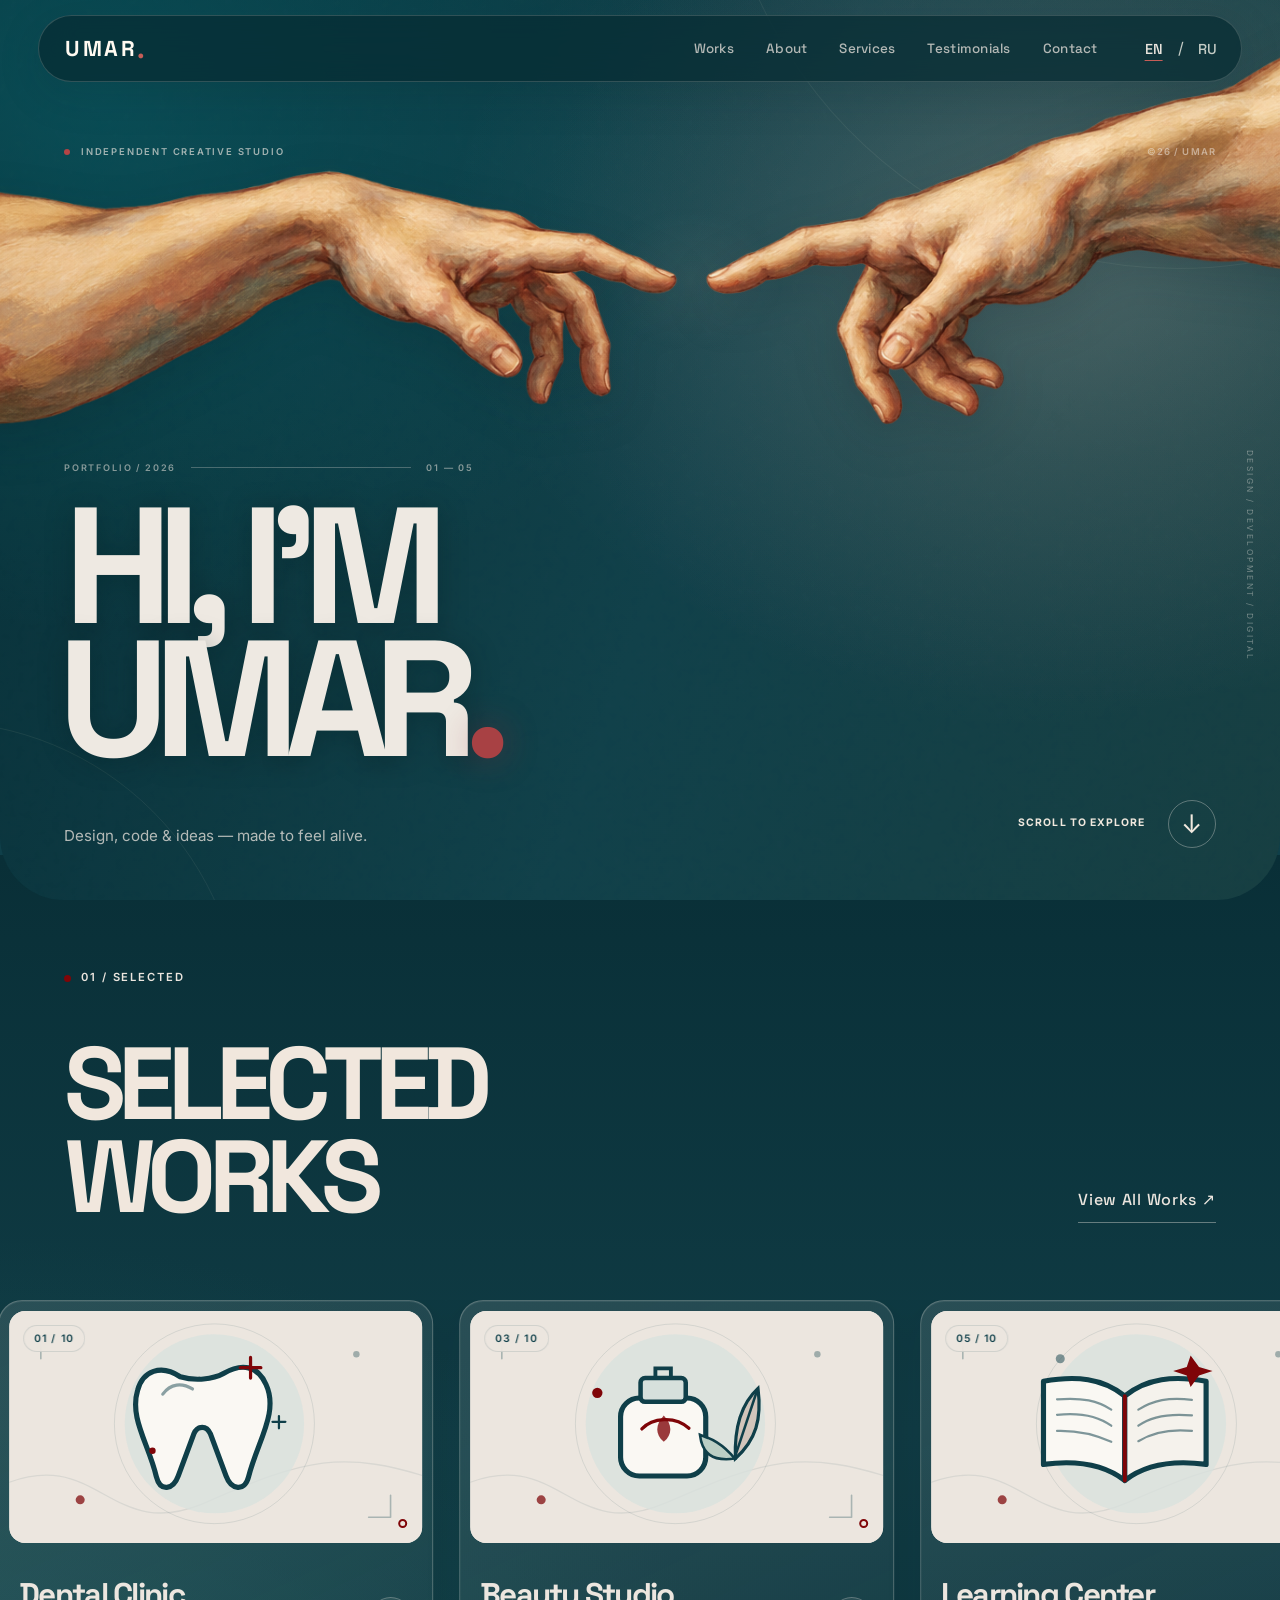
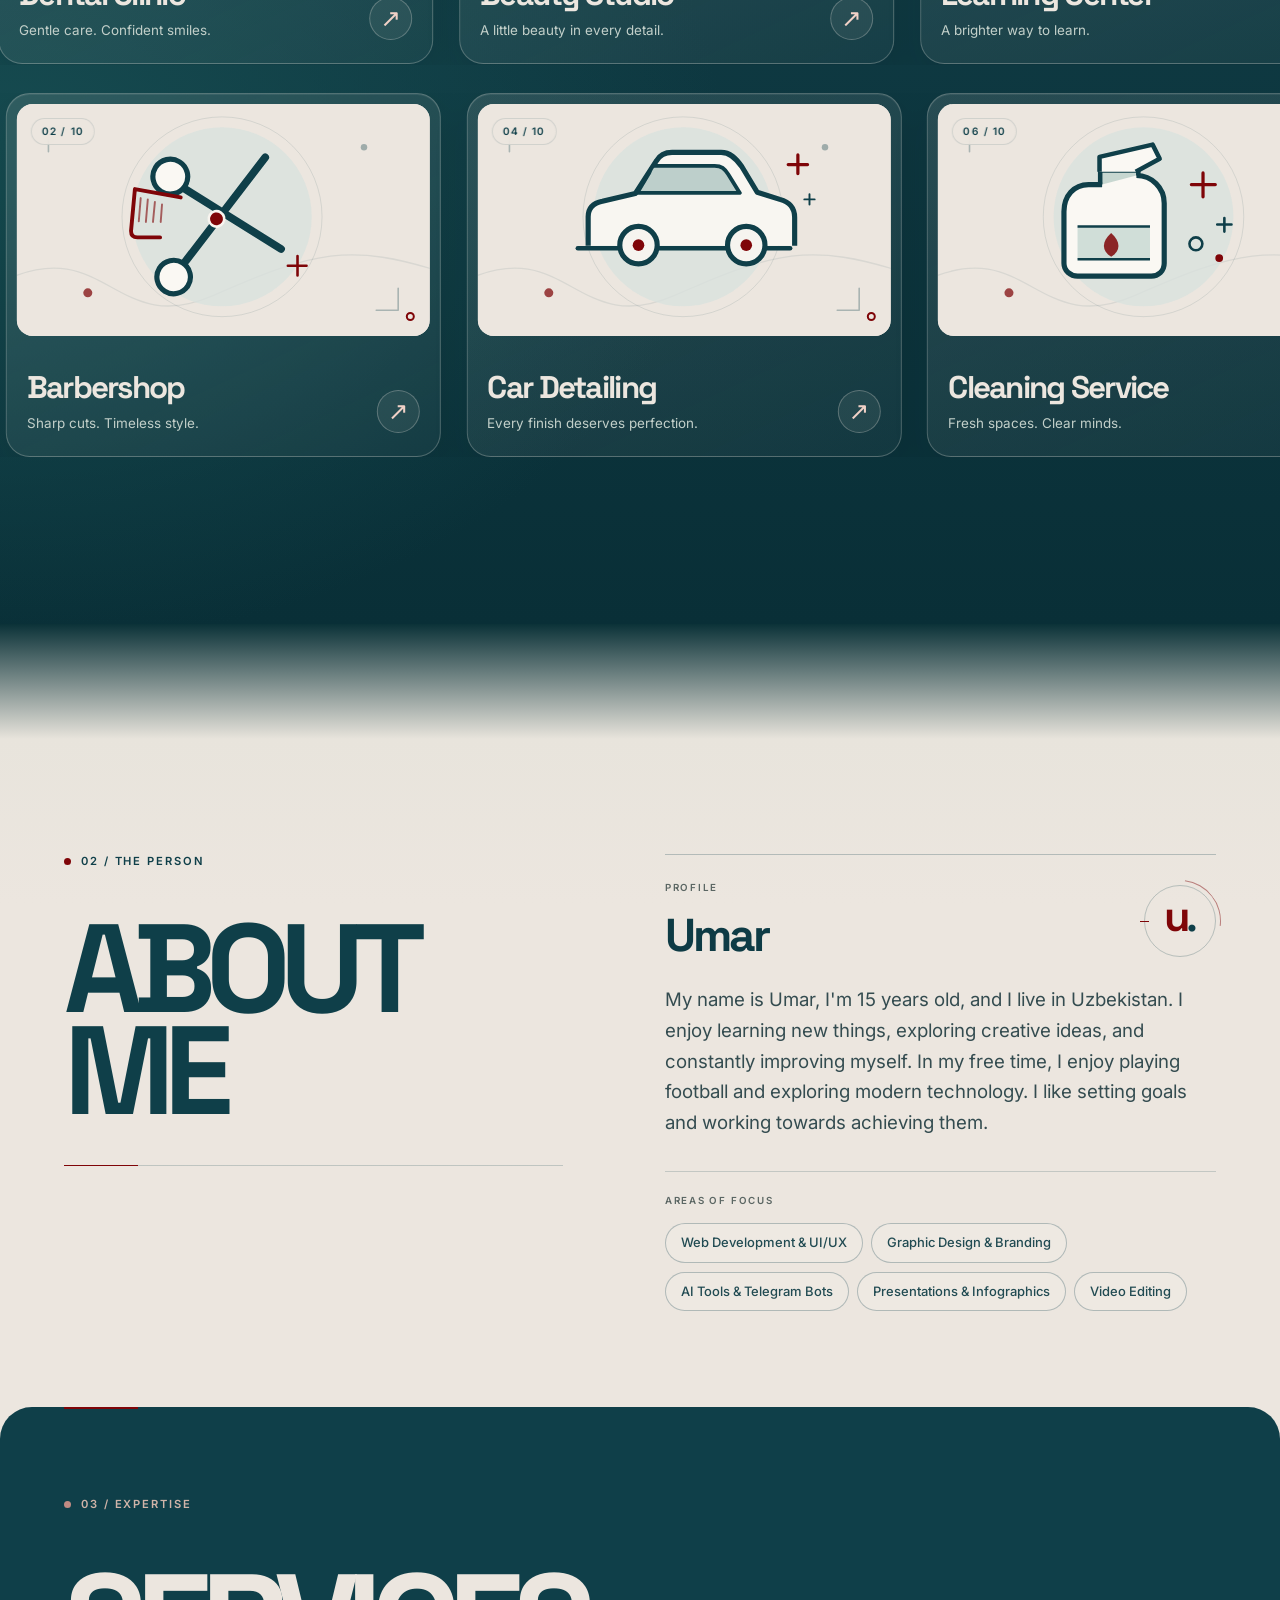
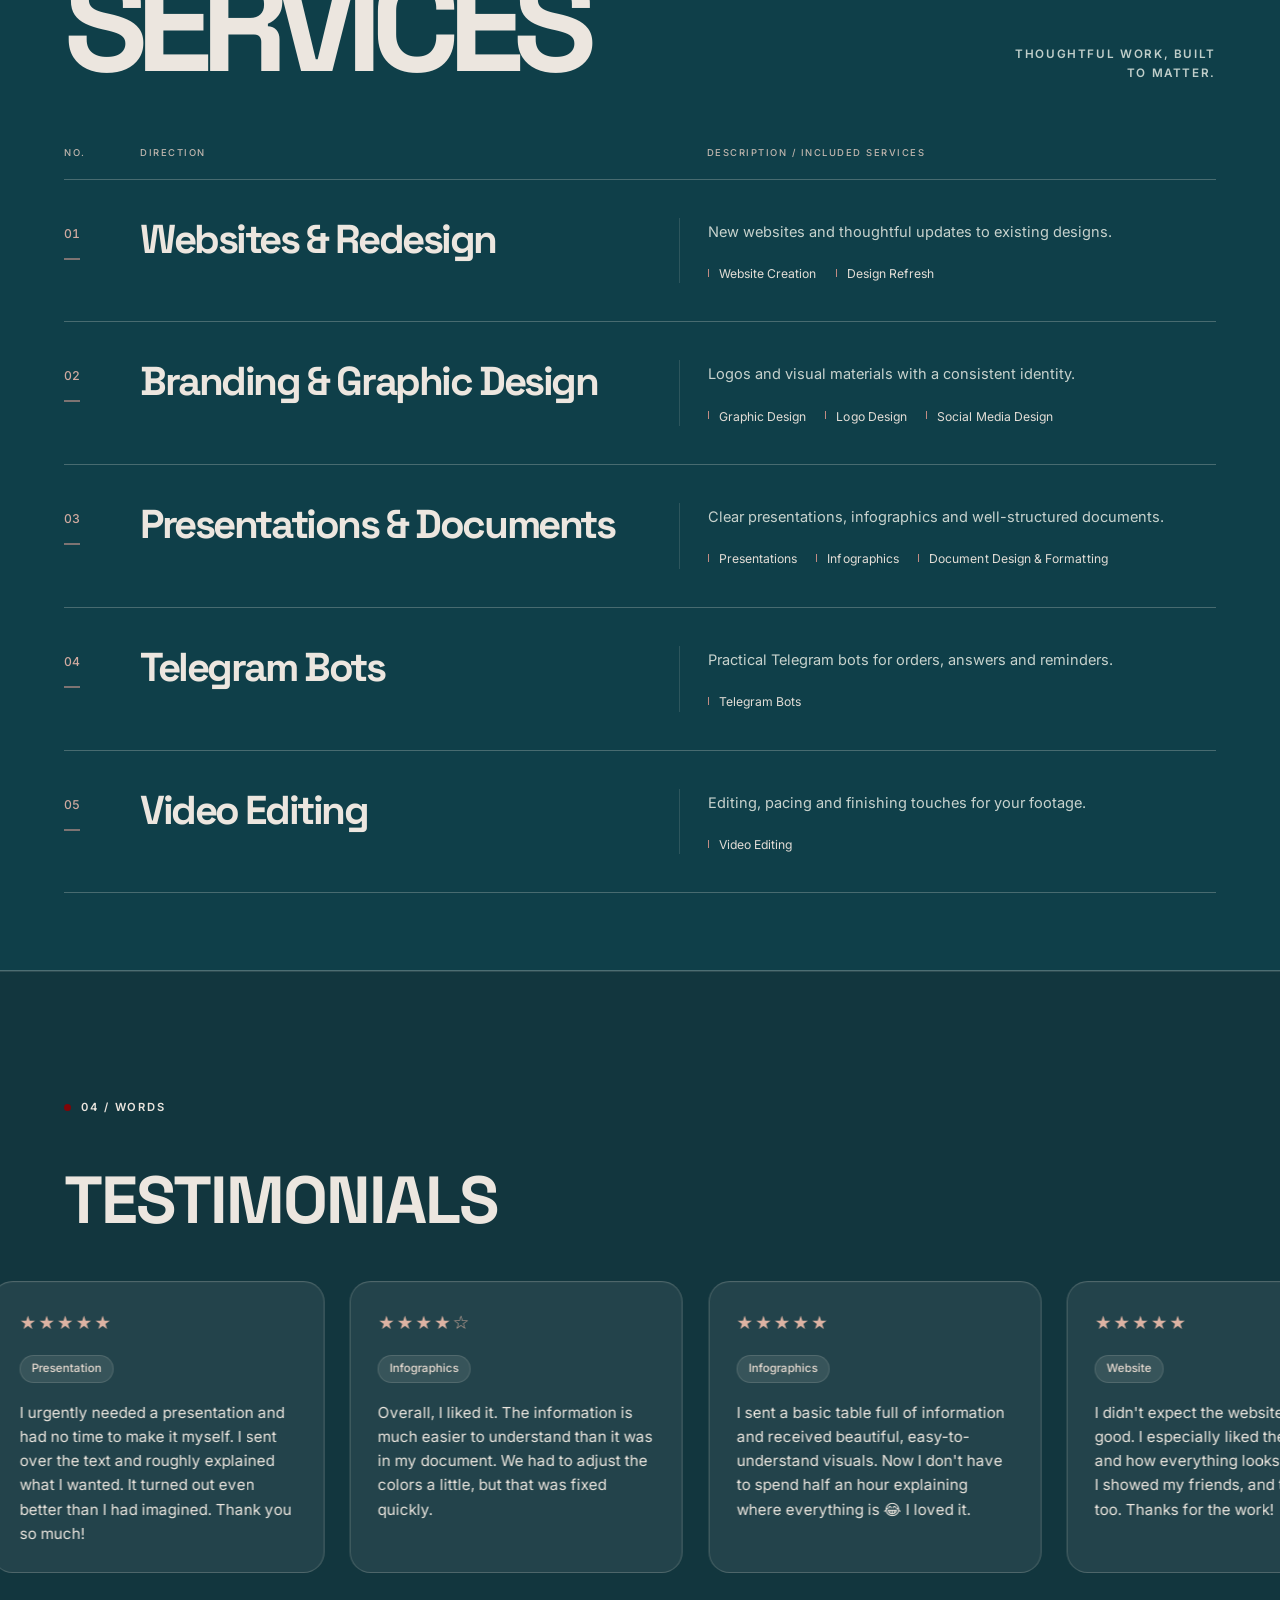
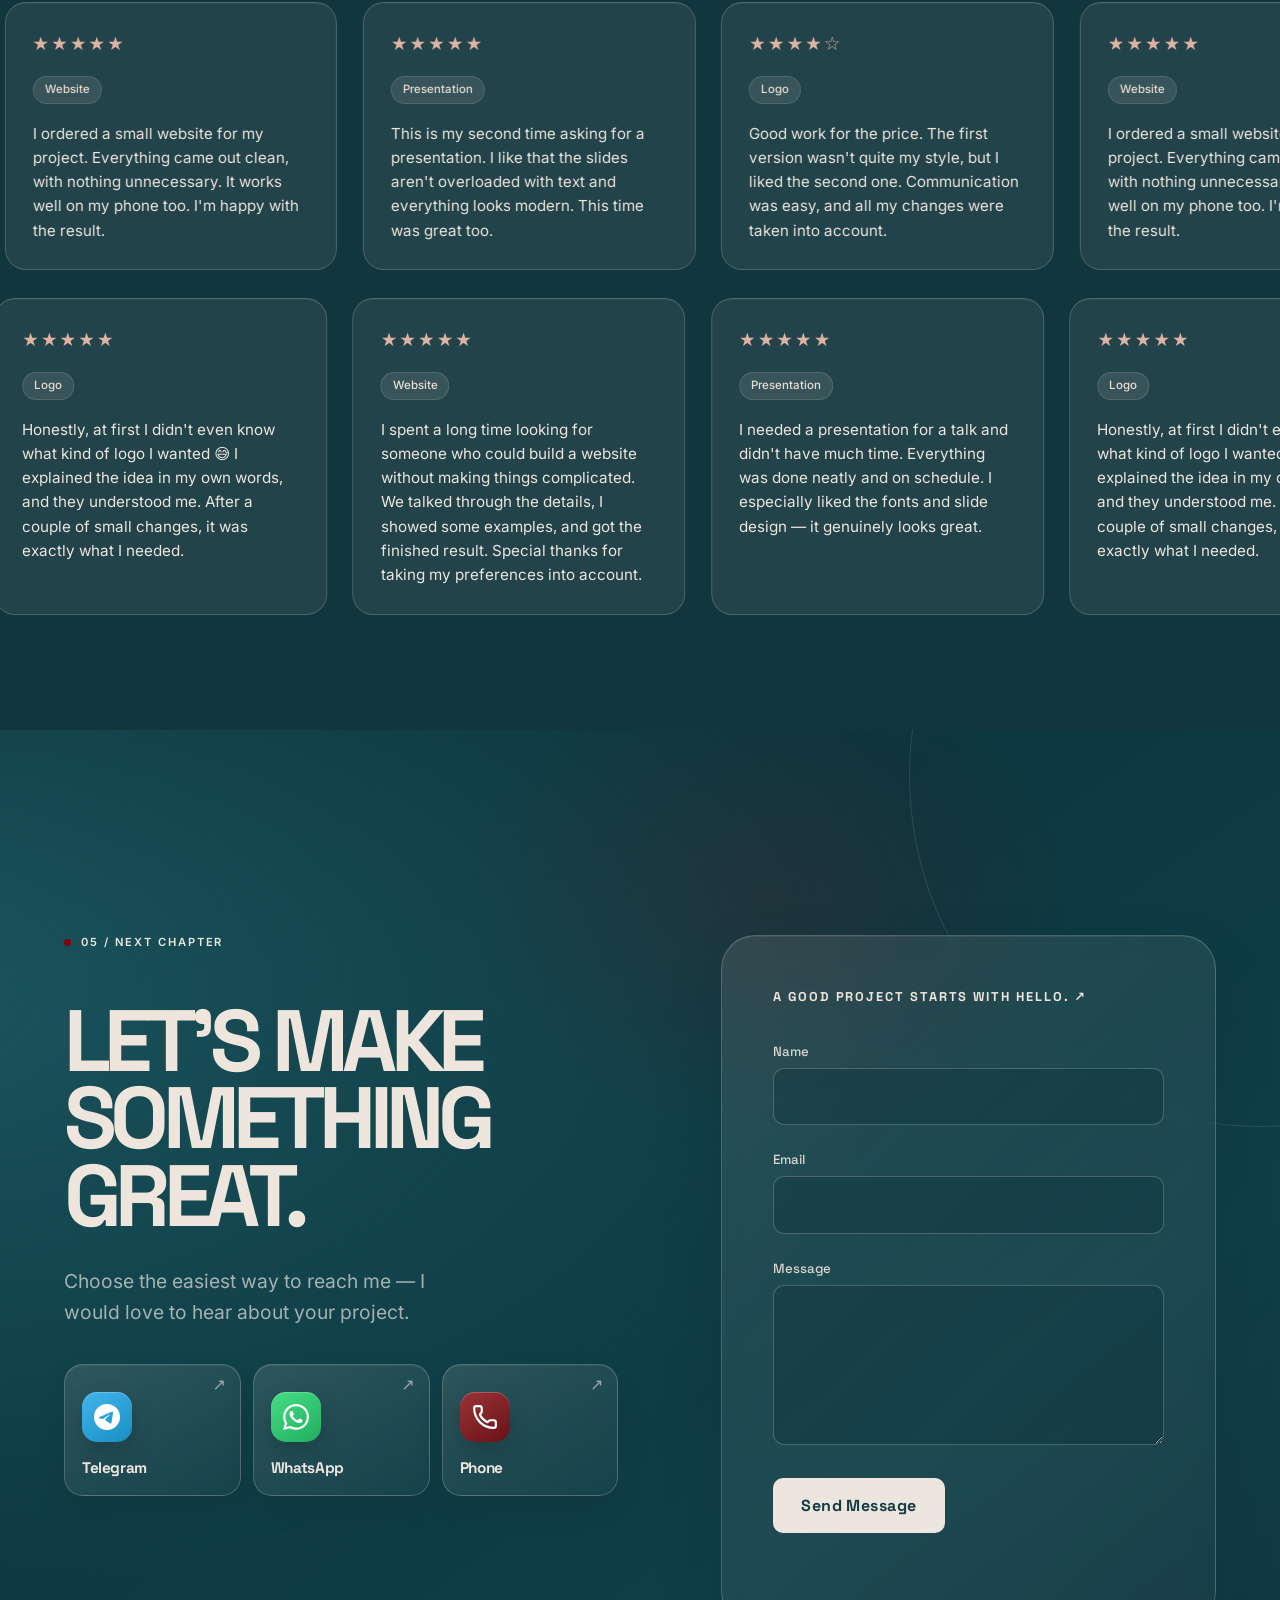
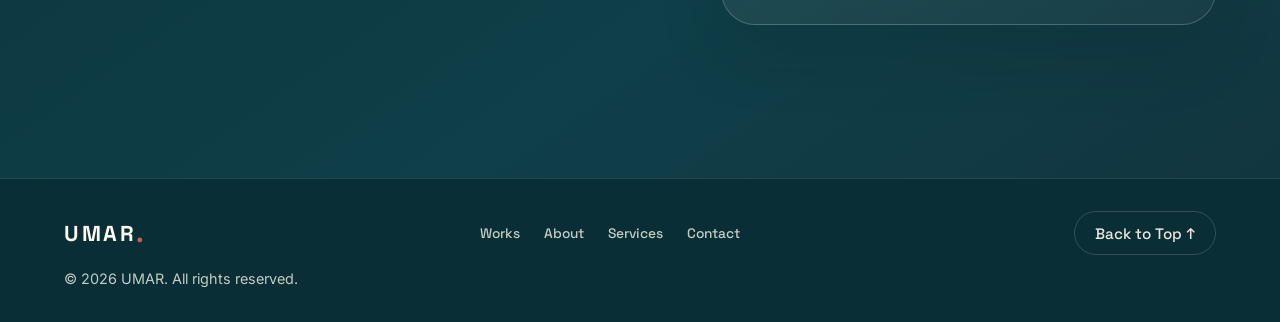
==== commit 5d443ce6: "Load illustrated project-card styles on index.html" ====
--- a/UMAR_PORTFOLIO_GITHUB_LITE/index.html
+++ b/UMAR_PORTFOLIO_GITHUB_LITE/index.html
@@ -163,6 +163,7 @@
 <meta property="og:title" content="Umar Portfolio"><meta property="og:type" content="website">
 <link rel="icon" href="./assets/favicon.svg" type="image/svg+xml">
 <link rel="stylesheet" href="./css/styles.css"><link rel="stylesheet" href="./css/redesign.css">
+<link rel="stylesheet" href="./css/project-cards.css">
 <link rel="stylesheet" href="./css/approved-hands.css"><link rel="stylesheet" href="./css/refinement.css"><link rel="stylesheet" href="./css/social.css">
 </head>
 <body class="page-home">
--- a/UMAR_PORTFOLIO_GITHUB_LITE/css/project-cards.css
+++ b/UMAR_PORTFOLIO_GITHUB_LITE/css/project-cards.css
@@ -0,0 +1,95 @@
+
+/* UMAR / Portfolio illustration system - Aquamarine, Concrete, Burgundy. */
+.works .card--project,.allworks .card--project{
+  box-sizing:border-box;width:clamp(292px,34vw,490px);min-height:0;
+  display:flex;flex-direction:column;justify-content:flex-start;gap:0;
+  padding:10px;border:1px solid rgba(236,230,223,.26);border-radius:24px;
+  overflow:hidden;background:linear-gradient(155deg,rgba(236,230,223,.12),rgba(236,230,223,.04));
+  box-shadow:0 14px 35px rgba(4,27,32,.12),inset 0 1px rgba(255,255,255,.07);
+  text-decoration:none;-webkit-tap-highlight-color:transparent;
+  transition:transform .45s cubic-bezier(.16,1,.3,1),border-color .45s ease,background .45s ease,box-shadow .45s ease
+}
+.works .card--project:hover,.works .card--project:focus-visible,
+.allworks .card--project:hover,.allworks .card--project:focus-visible{
+  transform:translateY(-7px);border-color:rgba(236,230,223,.54);
+  background:linear-gradient(145deg,rgba(236,230,223,.17),rgba(236,230,223,.07));
+  box-shadow:0 24px 50px rgba(1,23,28,.24)
+}
+.card--project:focus-visible{outline:3px solid #ddb5a0;outline-offset:4px}
+.card--project .project-card__visual{
+  position:relative;display:block;width:100%;flex-shrink:0;aspect-ratio:16/9;
+  overflow:hidden;border-radius:16px;background:#ece6df;isolation:isolate
+}
+.card--project .project-card__visual::after{
+  content:"";position:absolute;z-index:2;inset:0;pointer-events:none;
+  background:linear-gradient(110deg,transparent 12%,rgba(255,255,255,.20) 48%,transparent 72%);
+  opacity:0;transform:translateX(-43%);
+  transition:transform .85s cubic-bezier(.16,1,.3,1),opacity .55s ease
+}
+.card--project:hover .project-card__visual::after,.card--project:focus-visible .project-card__visual::after{transform:translateX(37%);opacity:1}
+.card--project .project-card__artwork{
+  display:block;width:100%;height:100%;object-fit:cover;transform:scale(1);
+  transition:transform .85s cubic-bezier(.16,1,.3,1)
+}
+.card--project:hover .project-card__artwork,.card--project:focus-visible .project-card__artwork{transform:scale(1.07)}
+.project-card__fallback{display:grid;place-items:center;width:100%;height:100%;font:700 6rem/1 "Space Grotesk",system-ui,sans-serif;color:#0f3f49}
+.card--project .project-card__number{
+  position:absolute;z-index:3;top:14px;left:14px;padding:6px 10px;
+  border:1px solid rgba(15,63,73,.12);border-radius:99px;
+  color:#0f3f49;background:rgba(236,230,223,.84);
+  font:600 .64rem/1.25 "Inter",system-ui,sans-serif;letter-spacing:.11em;
+  backdrop-filter:blur(6px);-webkit-backdrop-filter:blur(6px)
+}
+.card--project .project-card__corner{
+  position:absolute;z-index:3;bottom:15px;right:15px;
+  display:block;width:9px;height:9px;border:2px solid #7f0508;border-radius:50%;background:#ece6df
+}
+.card--project .project-card__bottom{
+  display:flex;align-items:flex-end;justify-content:space-between;gap:12px;
+  width:100%;min-height:110px;padding:20px 10px 13px
+}
+.card--project .project-card__copy{flex:1;min-width:0;display:block}
+.works .card--project .project-card__title,.allworks .card--project .project-card__title{
+  font:700 clamp(1.57rem,2.45vw,2.28rem)/1.09 "Space Grotesk","Inter",system-ui,sans-serif;
+  letter-spacing:-.055em;color:#ece6df;overflow-wrap:break-word
+}
+.card--project .cat.project-card__description{
+  display:block;margin-top:9px;color:#c3d0ca;
+  font:400 clamp(.78rem,1.05vw,.9rem)/1.5 "Inter",system-ui,sans-serif;letter-spacing:0
+}
+.card--project .project-card__arrow{
+  flex:0 0 43px;display:grid;place-items:center;width:43px;height:43px;
+  border:1px solid rgba(236,230,223,.28);border-radius:50%;
+  background:rgba(236,230,223,.07);color:#f1d1c7;
+  font:400 1.55rem/1 "Space Grotesk",system-ui,sans-serif;
+  transition:transform .45s cubic-bezier(.16,1,.3,1),background .35s ease,border-color .35s ease
+}
+.card--project:hover .project-card__arrow,.card--project:focus-visible .project-card__arrow{
+  transform:translate(3px,-3px);background:#7f0508;border-color:#9c4748;color:#fff4ef
+}
+.allworks .grid .card--project{width:100%;max-width:none;min-height:0}
+.allworks .grid li{min-width:0}
+@media(max-width:860px){
+  .works .card--project{width:min(80vw,390px)}
+  .card--project .project-card__bottom{min-height:108px;padding:17px 9px 11px}
+}
+@media(max-width:560px){
+  .works .card--project{width:min(84vw,360px);padding:8px;border-radius:19px}
+  .card--project .project-card__visual{border-radius:12px}
+  .card--project .project-card__bottom{min-height:101px}
+  .works .card--project .project-card__title,.allworks .card--project .project-card__title{font-size:clamp(1.48rem,6vw,1.87rem)}
+  .card--project .cat.project-card__description{font-size:.78rem}
+  .card--project .project-card__arrow{flex-basis:39px;width:39px;height:39px}
+  .card--project .project-card__number{top:10px;left:10px;font-size:.59rem}
+}
+@media(max-width:350px){
+  .card--project .project-card__bottom{padding:15px 5px 10px;gap:8px}
+  .card--project .cat.project-card__description{font-size:.73rem}
+}
+@media(prefers-reduced-motion:reduce){
+  .works .card--project,.allworks .card--project,.card--project .project-card__artwork,
+  .card--project .project-card__visual::after,.card--project .project-card__arrow{transition:none!important;animation:none!important}
+  .works .card--project:hover,.works .card--project:focus-visible,
+  .allworks .card--project:hover,.allworks .card--project:focus-visible{transform:none}
+  .card--project:hover .project-card__artwork,.card--project:focus-visible .project-card__artwork{transform:none}
+}
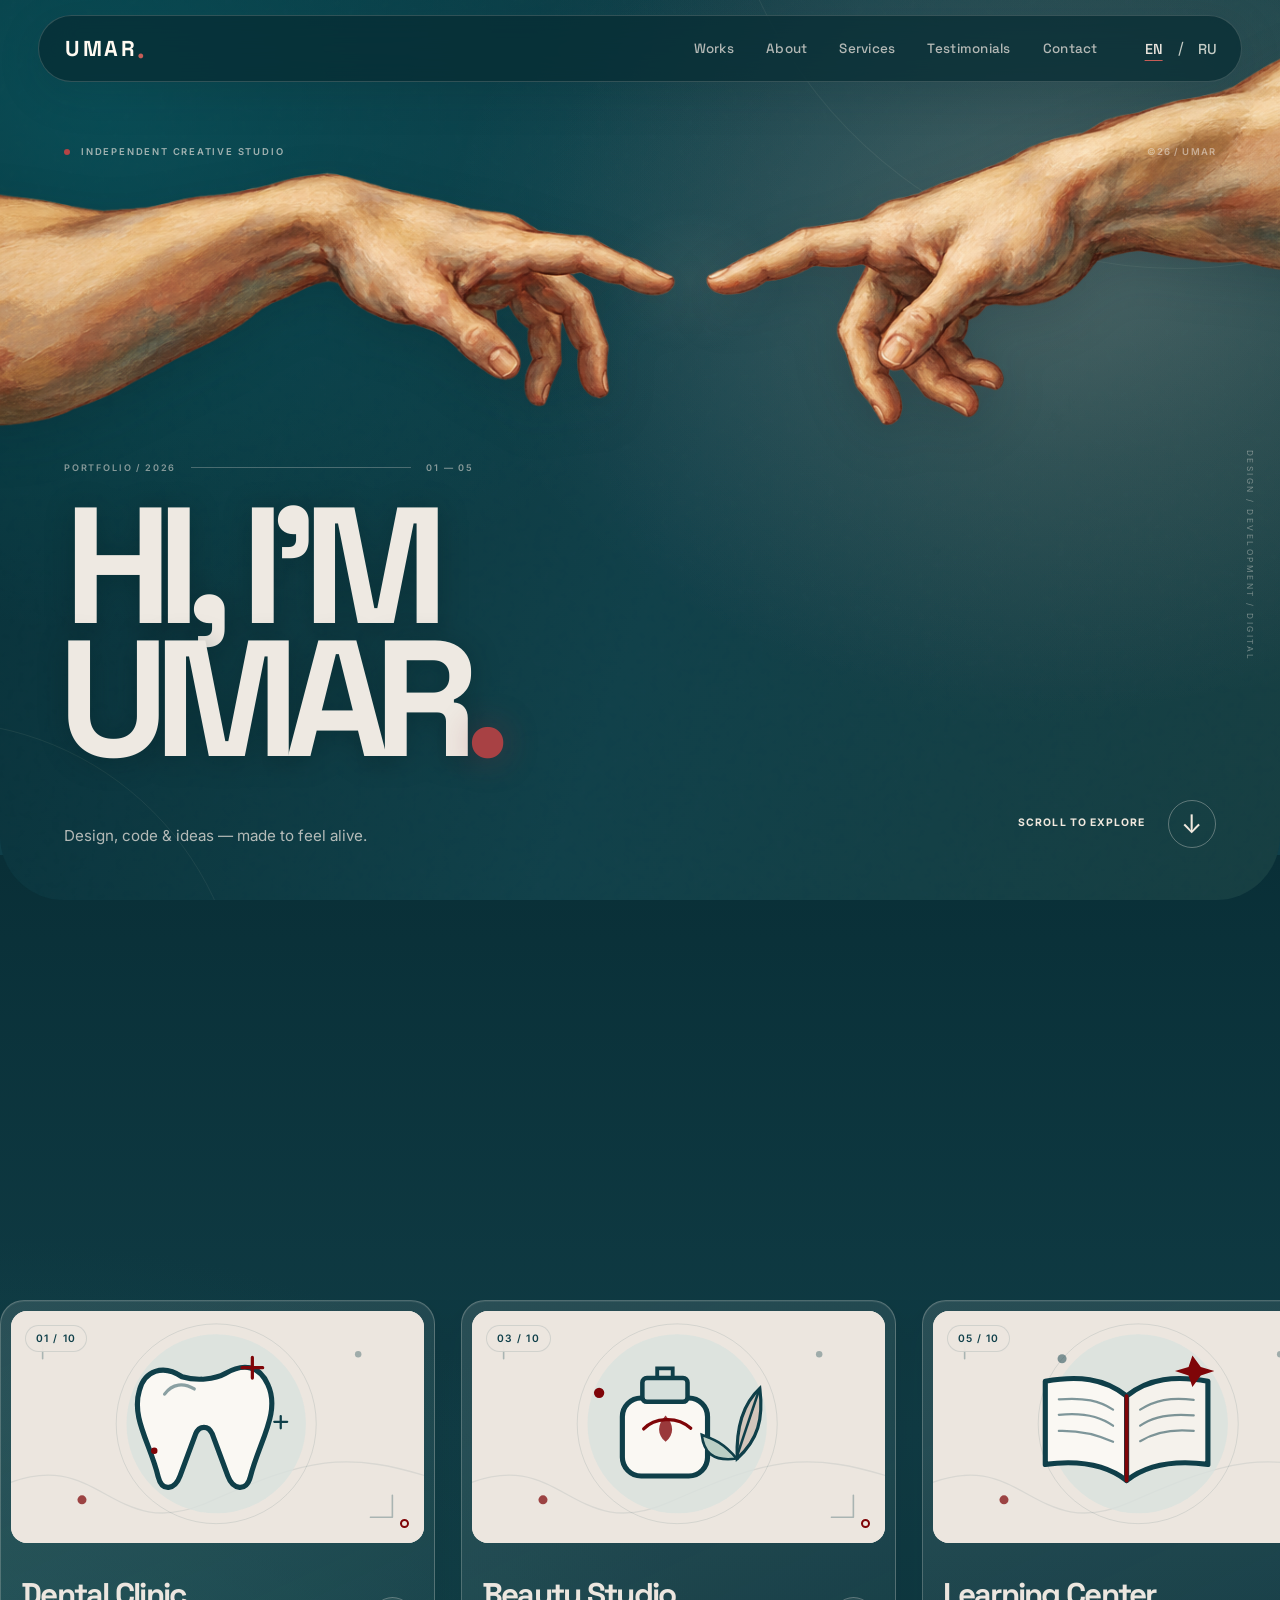
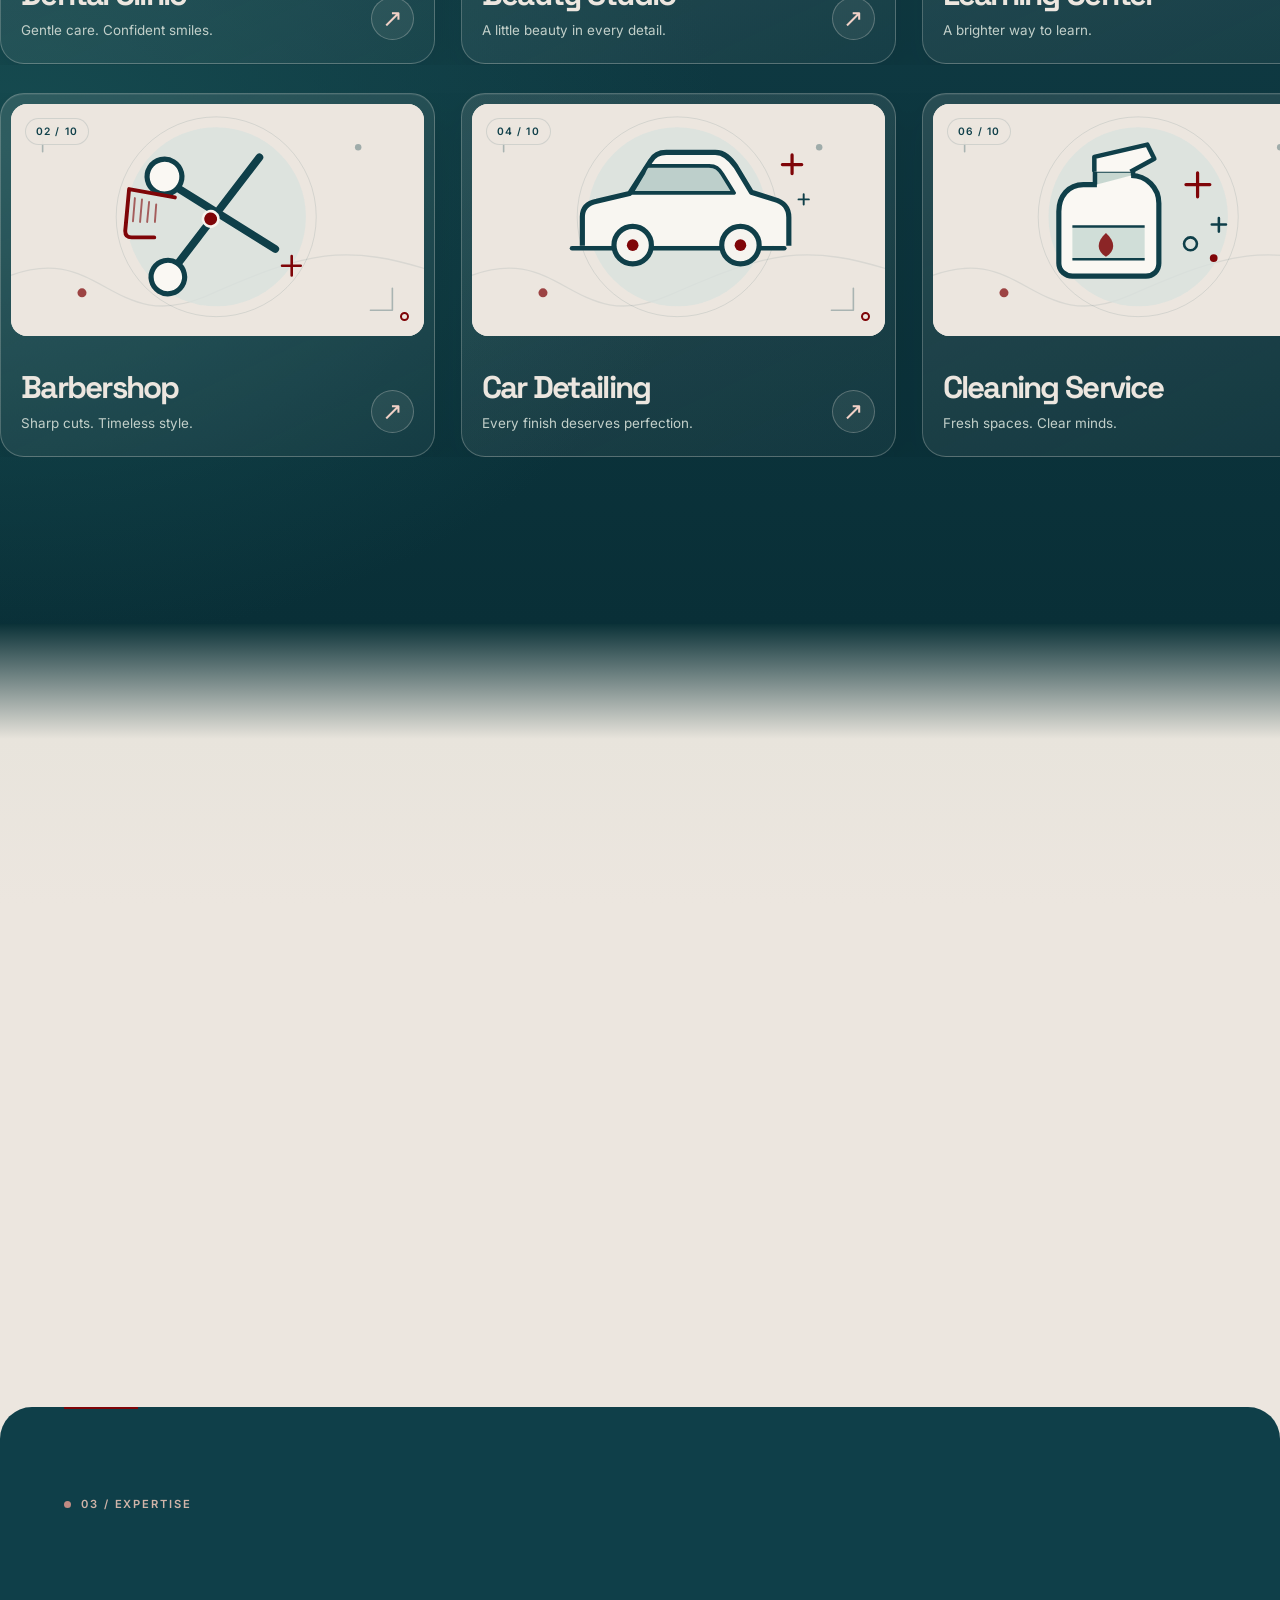
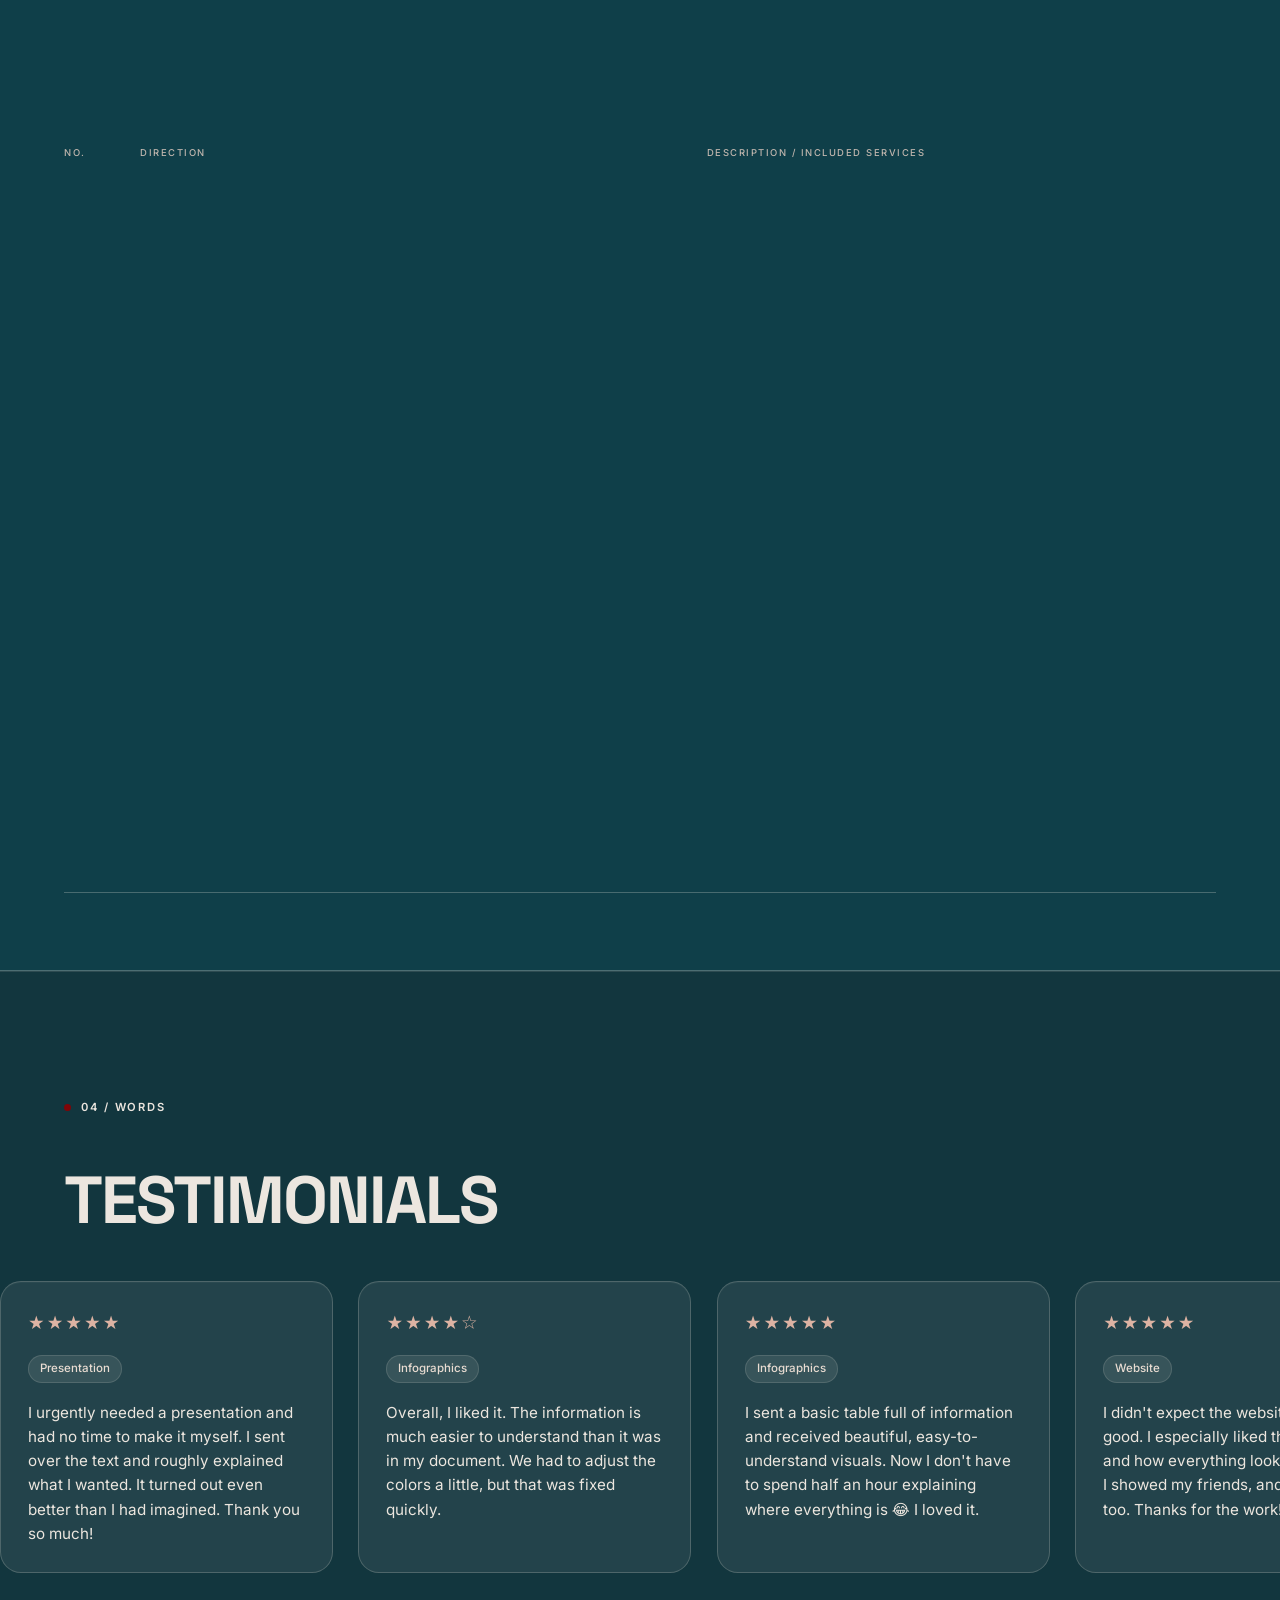
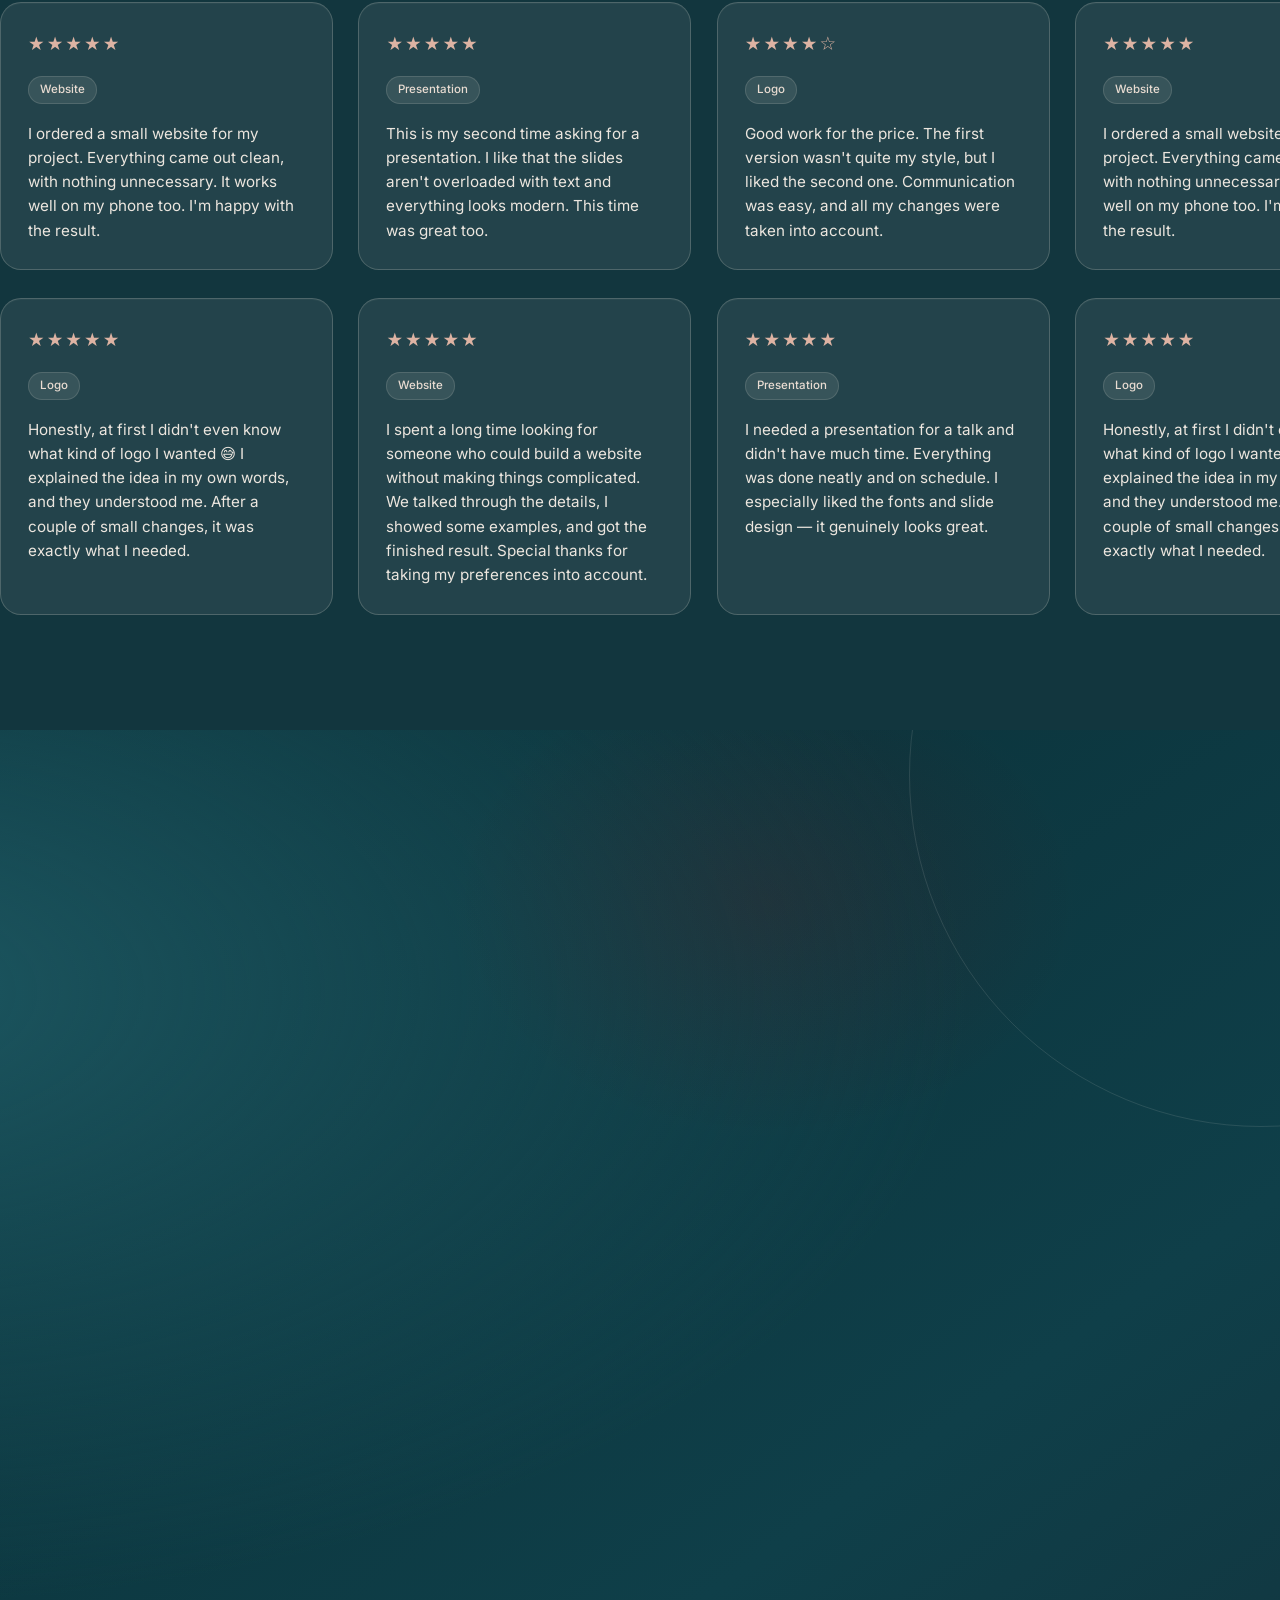
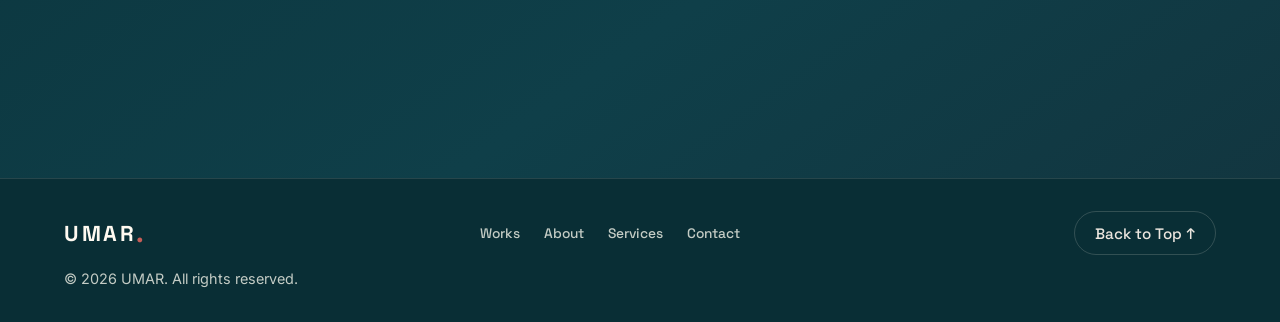
==== commit 6fce9675: "Harden index.html with restrictive CSP and shared loader assets" ====
--- a/UMAR_PORTFOLIO_GITHUB_LITE/index.html
+++ b/UMAR_PORTFOLIO_GITHUB_LITE/index.html
@@ -6,160 +6,10 @@
 <title>Umar Portfolio</title>
 <meta name="description" content="Portfolio of Umar — websites, design, video and Telegram bots.">
 <meta name="theme-color" content="#0f3f49">
-<style data-umar-loader>
-/* UMAR LAB / Signature Minimal — visible only for genuinely slow page loads. */
-.um-loader{
-  position:fixed;inset:0;z-index:10000;
-  display:grid;place-items:center;isolation:isolate;overflow:hidden;
-  padding:clamp(24px,5vw,70px);
-  padding-top:max(24px,env(safe-area-inset-top));
-  padding-bottom:max(24px,env(safe-area-inset-bottom));
-  background:
-    radial-gradient(ellipse 55% 65% at 100% 2%,rgba(127,5,8,.055),transparent 77%),
-    radial-gradient(ellipse 55% 60% at 0% 100%,rgba(15,63,73,.09),transparent 76%),
-    #ece6df;
-  color:#0f3f49;opacity:0;visibility:hidden;pointer-events:none;
-  transition:opacity .46s cubic-bezier(.16,1,.3,1),visibility 0s linear .46s;
-  font-family:"Inter",system-ui,-apple-system,"Segoe UI",sans-serif;
-  -webkit-font-smoothing:antialiased;
-}
-.um-loader::before,.um-loader::after{
-  content:"";position:absolute;pointer-events:none;border:1px solid rgba(15,63,73,.095);
-  width:min(88vw,850px);height:min(88vw,850px);border-radius:50%;z-index:-1;
-}
-.um-loader::before{right:-42%;top:-70%;transform:rotate(-25deg)}
-.um-loader::after{left:-47%;bottom:-78%;border-color:rgba(127,5,8,.07)}
-html.um-loading-slow .um-loader{
-  opacity:1;visibility:visible;pointer-events:auto;
-  transition:opacity .25s ease,visibility 0s;
-}
-.um-loader__top,.um-loader__bottom{
-  position:absolute;left:clamp(24px,5vw,70px);right:clamp(24px,5vw,70px);
-  display:flex;align-items:center;justify-content:space-between;gap:24px;
-  color:rgba(15,63,73,.65);font:600 clamp(.57rem,.85vw,.7rem)/1.4 "Inter",system-ui,sans-serif;
-  letter-spacing:.16em;text-transform:uppercase;
-}
-.um-loader__top{top:max(29px,calc(env(safe-area-inset-top) + 22px))}
-.um-loader__bottom{bottom:max(30px,calc(env(safe-area-inset-bottom) + 24px))}
-.um-loader__top strong{color:#7f0508;font-weight:700}
-.um-loader__center{position:relative;width:min(100%,670px);text-align:center;margin-top:-2.8vh}
-.um-loader__eyebrow{
-  display:flex;align-items:center;justify-content:center;gap:13px;
-  color:rgba(15,63,73,.7);font-size:clamp(.6rem,1vw,.73rem);
-  letter-spacing:.22em;font-weight:600;text-transform:uppercase;
-}
-.um-loader__eyebrow::before,.um-loader__eyebrow::after{
-  content:"";width:30px;height:1px;background:rgba(15,63,73,.3);
-}
-.um-loader__wordmark{
-  margin:17px 0 2px;font-family:"Space Grotesk","Inter",system-ui,sans-serif;
-  font-weight:700;font-size:clamp(4.3rem,15vw,10.5rem);line-height:1.06;
-  letter-spacing:-.095em;color:#0f3f49;
-}
-.um-loader__wordmark span{color:#7f0508;letter-spacing:-.06em}
-.um-loader__descriptor{
-  font-size:clamp(.62rem,1vw,.8rem);letter-spacing:.29em;
-  font-weight:600;color:rgba(15,63,73,.65);text-transform:uppercase;
-}
-.um-loader__progress{
-  position:relative;overflow:hidden;width:min(270px,67vw);height:2px;
-  margin:clamp(42px,7vh,69px) auto 18px;background:rgba(15,63,73,.18);
-}
-.um-loader__progress::after{
-  content:"";display:block;position:absolute;inset:0 auto 0 0;width:43%;
-  background:linear-gradient(90deg,rgba(127,5,8,0),#7f0508 60%,#0f3f49);
-  transform:translateX(-115%);
-  animation:um-loader-sweep 1.65s cubic-bezier(.44,.02,.37,1) infinite;
-}
-.um-loader__status{
-  display:flex;align-items:center;justify-content:center;gap:10px;
-  font-size:clamp(.6rem,.9vw,.69rem);font-weight:600;letter-spacing:.16em;
-  text-transform:uppercase;color:#586a67;
-}
-.um-loader__pulse{width:5px;height:5px;border-radius:50%;background:#7f0508;
-  animation:um-loader-pulse 1.65s ease-in-out infinite}
-.um-loader__ru{display:none}
-html[lang="ru"] .um-loader__en{display:none}
-html[lang="ru"] .um-loader__ru{display:inline}
-@keyframes um-loader-sweep{to{transform:translateX(265%)}}
-@keyframes um-loader-pulse{50%{opacity:.25;transform:scale(.75)}}
-@media(max-width:560px){
-  .um-loader{padding-inline:20px}
-  .um-loader__top,.um-loader__bottom{left:23px;right:23px;font-size:.56rem;letter-spacing:.08em}
-  .um-loader__top span:last-child,.um-loader__bottom span:last-child{display:none}
-  .um-loader__center{margin-top:-1vh}
-  .um-loader__wordmark{font-size:clamp(4.3rem,18vw,6.1rem);margin-block:21px 7px}
-  .um-loader__descriptor{letter-spacing:.16em}
-  .um-loader__eyebrow{letter-spacing:.15em}
-}
-@media(max-height:460px) and (orientation:landscape){
-  .um-loader__center{margin-top:0}
-  .um-loader__wordmark{font-size:clamp(3.2rem,12vh,5rem);margin:4px 0}
-  .um-loader__progress{margin:14px auto 9px}
-  .um-loader__top,.um-loader__bottom{font-size:.51rem}
-}
-@media(prefers-reduced-motion:reduce){
-  .um-loader{transition:none!important}
-  .um-loader__progress::after,.um-loader__pulse{animation:none!important}
-  .um-loader__progress::after{transform:none;width:38%}
-}
-</style>
-<script data-umar-loader>
-/* Shows only when actual document loading exceeds 1s; never delays completion. */
-(function(){
-  "use strict";
-  var root=document.documentElement;
-  var finished=false,visible=false,interacted=false;
-  var delayTimer,limitTimer;
-  function element(){return document.getElementById("umLoader");}
-  function syncAria(){
-    var node=element();
-    if(node){
-      node.setAttribute("aria-hidden",visible?"false":"true");
-      node.setAttribute("aria-label",root.lang==="ru"?"Загрузка портфолио":"Loading portfolio");
-    }
-  }
-  function finish(){
-    if(finished)return;
-    finished=true;
-    clearTimeout(delayTimer);
-    clearTimeout(limitTimer);
-    var wasVisible=visible;
-    visible=false;
-    root.classList.remove("um-loading-slow");
-    if(wasVisible)root.classList.add("um-loading-out");
-    syncAria();
-    if(!wasVisible){var n=element();if(n)n.remove();return;}
-    setTimeout(function(){
-      root.classList.remove("um-loading-out");
-      var n=element();if(n)n.remove();
-    },500);
-  }
-  function userAction(){
-    interacted=true;
-    if(visible)finish();
-  }
-  try{
-    var preferred=localStorage.getItem("umar-lang");
-    if(preferred==="en"||preferred==="ru")root.lang=preferred;
-  }catch(e){}
-  if(document.readyState==="complete"){finish();return;}
-  delayTimer=setTimeout(function(){
-    if(finished||interacted||document.readyState==="complete"||window.scrollY>8)return;
-    visible=true;
-    root.classList.add("um-loading-slow");
-    syncAria();
-  },1000);
-  // A stalled external resource must never hold the screen indefinitely.
-  limitTimer=setTimeout(finish,10000);
-  window.addEventListener("load",finish,{once:true});
-  window.addEventListener("pageshow",function(event){if(event.persisted)finish();});
-  document.addEventListener("DOMContentLoaded",syncAria,{once:true});
-  document.addEventListener("pointerdown",userAction,{passive:true});
-  document.addEventListener("keydown",userAction);
-  window.addEventListener("scroll",userAction,{passive:true});
-})();
-</script>
+<meta http-equiv="Content-Security-Policy" content="default-src 'self'; base-uri 'self'; object-src 'none'; script-src 'self'; style-src 'self'; img-src 'self' data:; font-src 'self'; connect-src 'self' https://formspree.io; form-action 'self' https://formspree.io; frame-src 'none'; upgrade-insecure-requests">
+<meta name="referrer" content="strict-origin-when-cross-origin">
+<link rel="stylesheet" href="./css/loader.css">
+<script src="./js/loader.js"></script>
 <meta property="og:title" content="Umar Portfolio"><meta property="og:type" content="website">
 <link rel="icon" href="./assets/favicon.svg" type="image/svg+xml">
 <link rel="stylesheet" href="./css/styles.css"><link rel="stylesheet" href="./css/redesign.css">
--- a/UMAR_PORTFOLIO_GITHUB_LITE/css/loader.css
+++ b/UMAR_PORTFOLIO_GITHUB_LITE/css/loader.css
@@ -0,0 +1,96 @@
+/* UMAR LAB / Signature Minimal — visible only for genuinely slow page loads. */
+.um-loader{
+  position:fixed;inset:0;z-index:10000;
+  display:grid;place-items:center;isolation:isolate;overflow:hidden;
+  padding:clamp(24px,5vw,70px);
+  padding-top:max(24px,env(safe-area-inset-top));
+  padding-bottom:max(24px,env(safe-area-inset-bottom));
+  background:
+    radial-gradient(ellipse 55% 65% at 100% 2%,rgba(127,5,8,.055),transparent 77%),
+    radial-gradient(ellipse 55% 60% at 0% 100%,rgba(15,63,73,.09),transparent 76%),
+    #ece6df;
+  color:#0f3f49;opacity:0;visibility:hidden;pointer-events:none;
+  transition:opacity .46s cubic-bezier(.16,1,.3,1),visibility 0s linear .46s;
+  font-family:"Inter",system-ui,-apple-system,"Segoe UI",sans-serif;
+  -webkit-font-smoothing:antialiased;
+}
+.um-loader::before,.um-loader::after{
+  content:"";position:absolute;pointer-events:none;border:1px solid rgba(15,63,73,.095);
+  width:min(88vw,850px);height:min(88vw,850px);border-radius:50%;z-index:-1;
+}
+.um-loader::before{right:-42%;top:-70%;transform:rotate(-25deg)}
+.um-loader::after{left:-47%;bottom:-78%;border-color:rgba(127,5,8,.07)}
+html.um-loading-slow .um-loader{
+  opacity:1;visibility:visible;pointer-events:auto;
+  transition:opacity .25s ease,visibility 0s;
+}
+.um-loader__top,.um-loader__bottom{
+  position:absolute;left:clamp(24px,5vw,70px);right:clamp(24px,5vw,70px);
+  display:flex;align-items:center;justify-content:space-between;gap:24px;
+  color:rgba(15,63,73,.65);font:600 clamp(.57rem,.85vw,.7rem)/1.4 "Inter",system-ui,sans-serif;
+  letter-spacing:.16em;text-transform:uppercase;
+}
+.um-loader__top{top:max(29px,calc(env(safe-area-inset-top) + 22px))}
+.um-loader__bottom{bottom:max(30px,calc(env(safe-area-inset-bottom) + 24px))}
+.um-loader__top strong{color:#7f0508;font-weight:700}
+.um-loader__center{position:relative;width:min(100%,670px);text-align:center;margin-top:-2.8vh}
+.um-loader__eyebrow{
+  display:flex;align-items:center;justify-content:center;gap:13px;
+  color:rgba(15,63,73,.7);font-size:clamp(.6rem,1vw,.73rem);
+  letter-spacing:.22em;font-weight:600;text-transform:uppercase;
+}
+.um-loader__eyebrow::before,.um-loader__eyebrow::after{
+  content:"";width:30px;height:1px;background:rgba(15,63,73,.3);
+}
+.um-loader__wordmark{
+  margin:17px 0 2px;font-family:"Space Grotesk","Inter",system-ui,sans-serif;
+  font-weight:700;font-size:clamp(4.3rem,15vw,10.5rem);line-height:1.06;
+  letter-spacing:-.095em;color:#0f3f49;
+}
+.um-loader__wordmark span{color:#7f0508;letter-spacing:-.06em}
+.um-loader__descriptor{
+  font-size:clamp(.62rem,1vw,.8rem);letter-spacing:.29em;
+  font-weight:600;color:rgba(15,63,73,.65);text-transform:uppercase;
+}
+.um-loader__progress{
+  position:relative;overflow:hidden;width:min(270px,67vw);height:2px;
+  margin:clamp(42px,7vh,69px) auto 18px;background:rgba(15,63,73,.18);
+}
+.um-loader__progress::after{
+  content:"";display:block;position:absolute;inset:0 auto 0 0;width:43%;
+  background:linear-gradient(90deg,rgba(127,5,8,0),#7f0508 60%,#0f3f49);
+  transform:translateX(-115%);
+  animation:um-loader-sweep 1.65s cubic-bezier(.44,.02,.37,1) infinite;
+}
+.um-loader__status{
+  display:flex;align-items:center;justify-content:center;gap:10px;
+  font-size:clamp(.6rem,.9vw,.69rem);font-weight:600;letter-spacing:.16em;
+  text-transform:uppercase;color:#586a67;
+}
+.um-loader__pulse{width:5px;height:5px;border-radius:50%;background:#7f0508;
+  animation:um-loader-pulse 1.65s ease-in-out infinite}
+.um-loader__ru{display:none}
+html[lang="ru"] .um-loader__en{display:none}
+html[lang="ru"] .um-loader__ru{display:inline}
+@keyframes um-loader-sweep{to{transform:translateX(265%)}}
+@keyframes um-loader-pulse{50%{opacity:.25;transform:scale(.75)}}
+@media(max-width:560px){
+  .um-loader{padding-inline:20px}
+  .um-loader__top,.um-loader__bottom{left:23px;right:23px;font-size:.56rem;letter-spacing:.08em}
+  .um-loader__top span:last-child,.um-loader__bottom span:last-child{display:none}
+  .um-loader__center{margin-top:-1vh}
+  .um-loader__wordmark{font-size:clamp(4.3rem,18vw,6.1rem);margin-block:21px 7px}
+  .um-loader__descriptor{letter-spacing:.16em}
+  .um-loader__eyebrow{letter-spacing:.15em}
+}
+@media(max-height:460px) and (orientation:landscape){
+  .um-loader__center{margin-top:0}
+  .um-loader__wordmark{font-size:clamp(3.2rem,12vh,5rem);margin:4px 0}
+  .um-loader__progress{margin:14px auto 9px}
+  .um-loader__top,.um-loader__bottom{font-size:.51rem}
+}
+@media(prefers-reduced-motion:reduce){
+  .um-loader{transition:none!important}
+  .um-loader__progress::after,.um-loader__pulse{animation:none!important}
+  .um-loader__progress::after{transform:none;width:38%}
+}
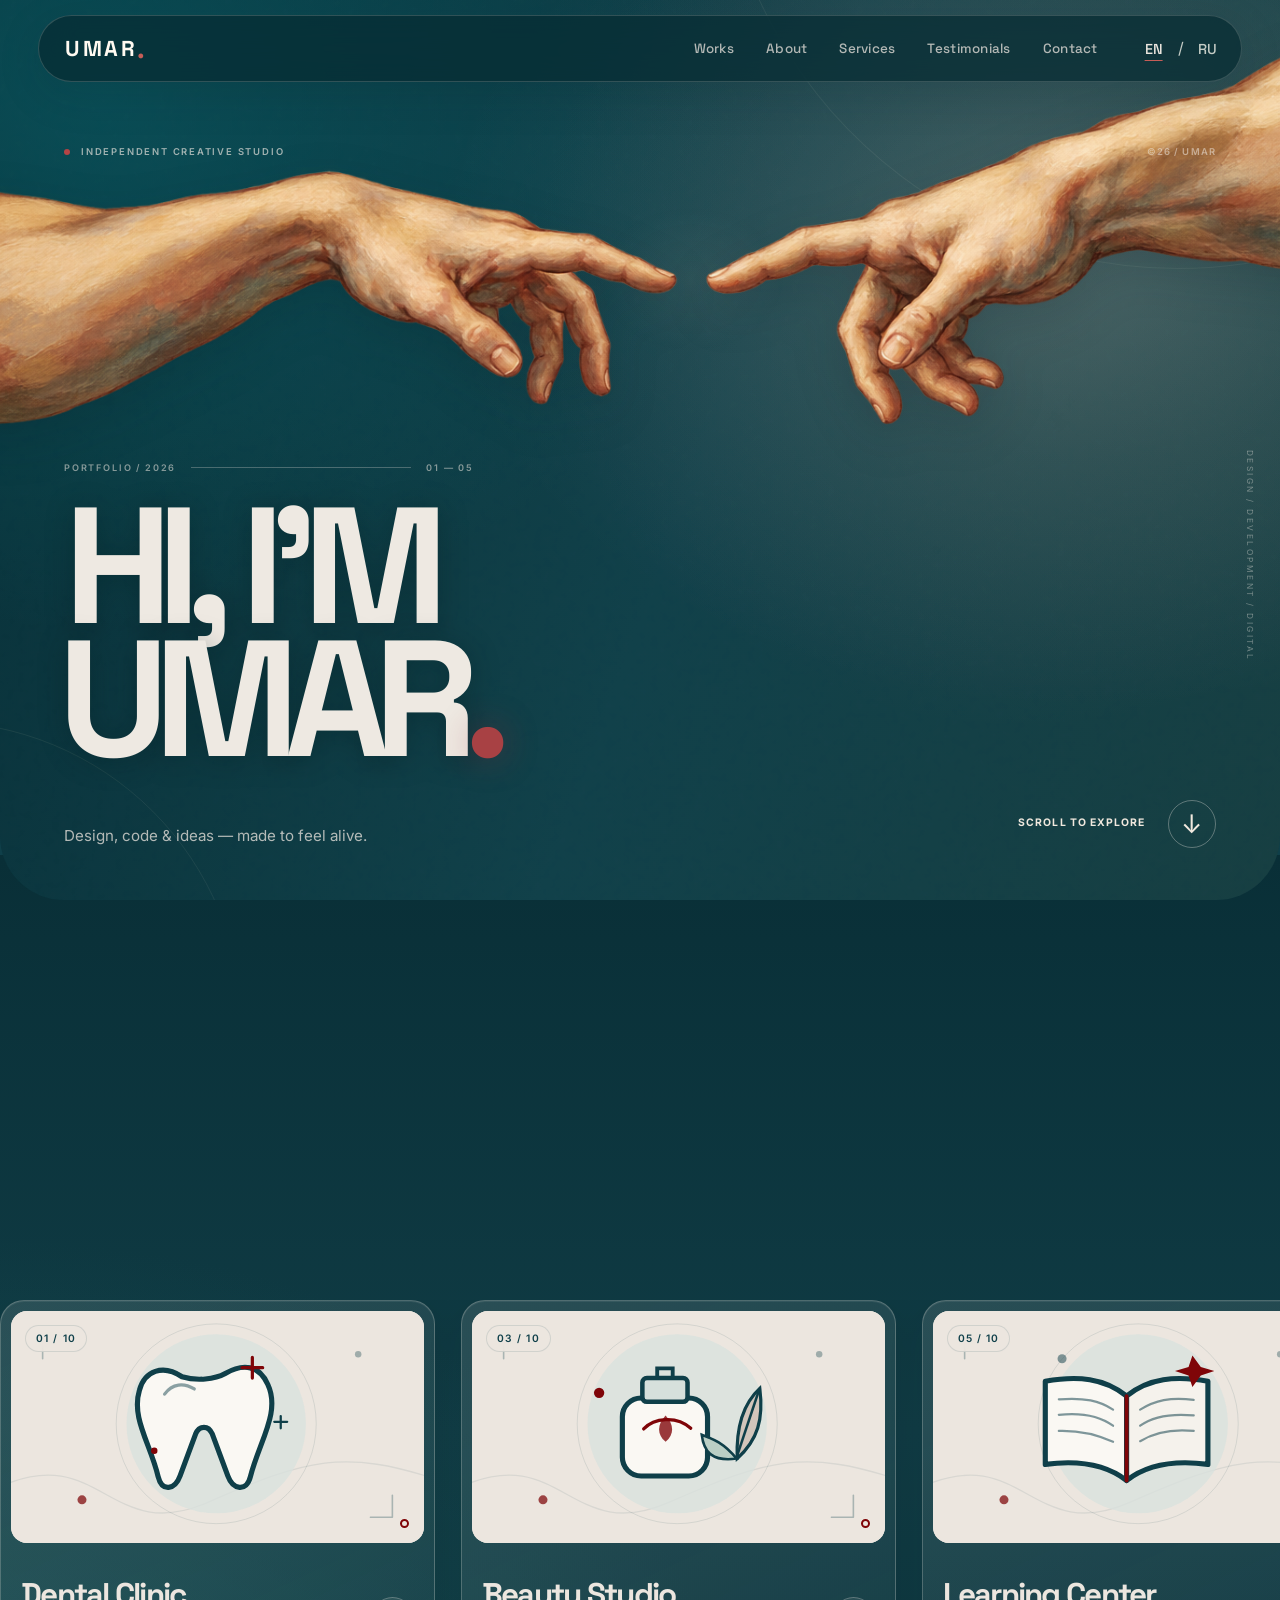
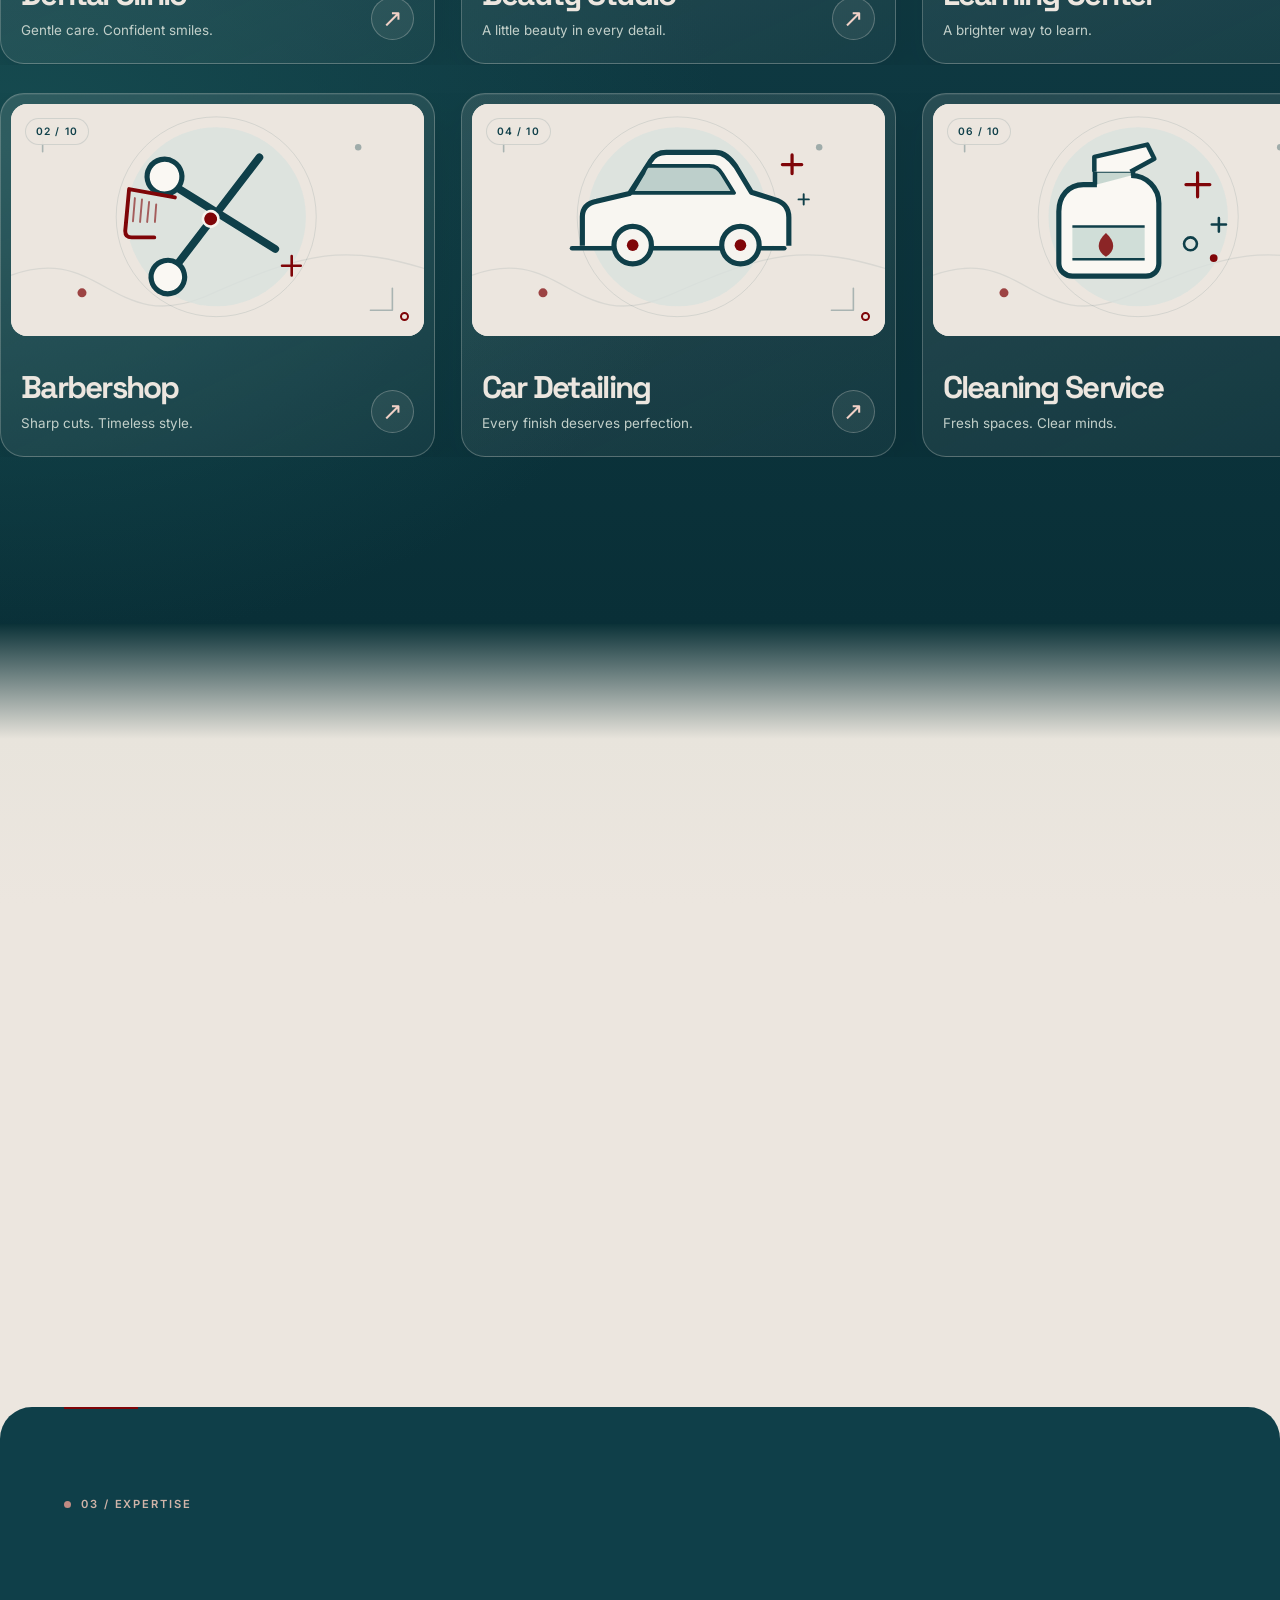
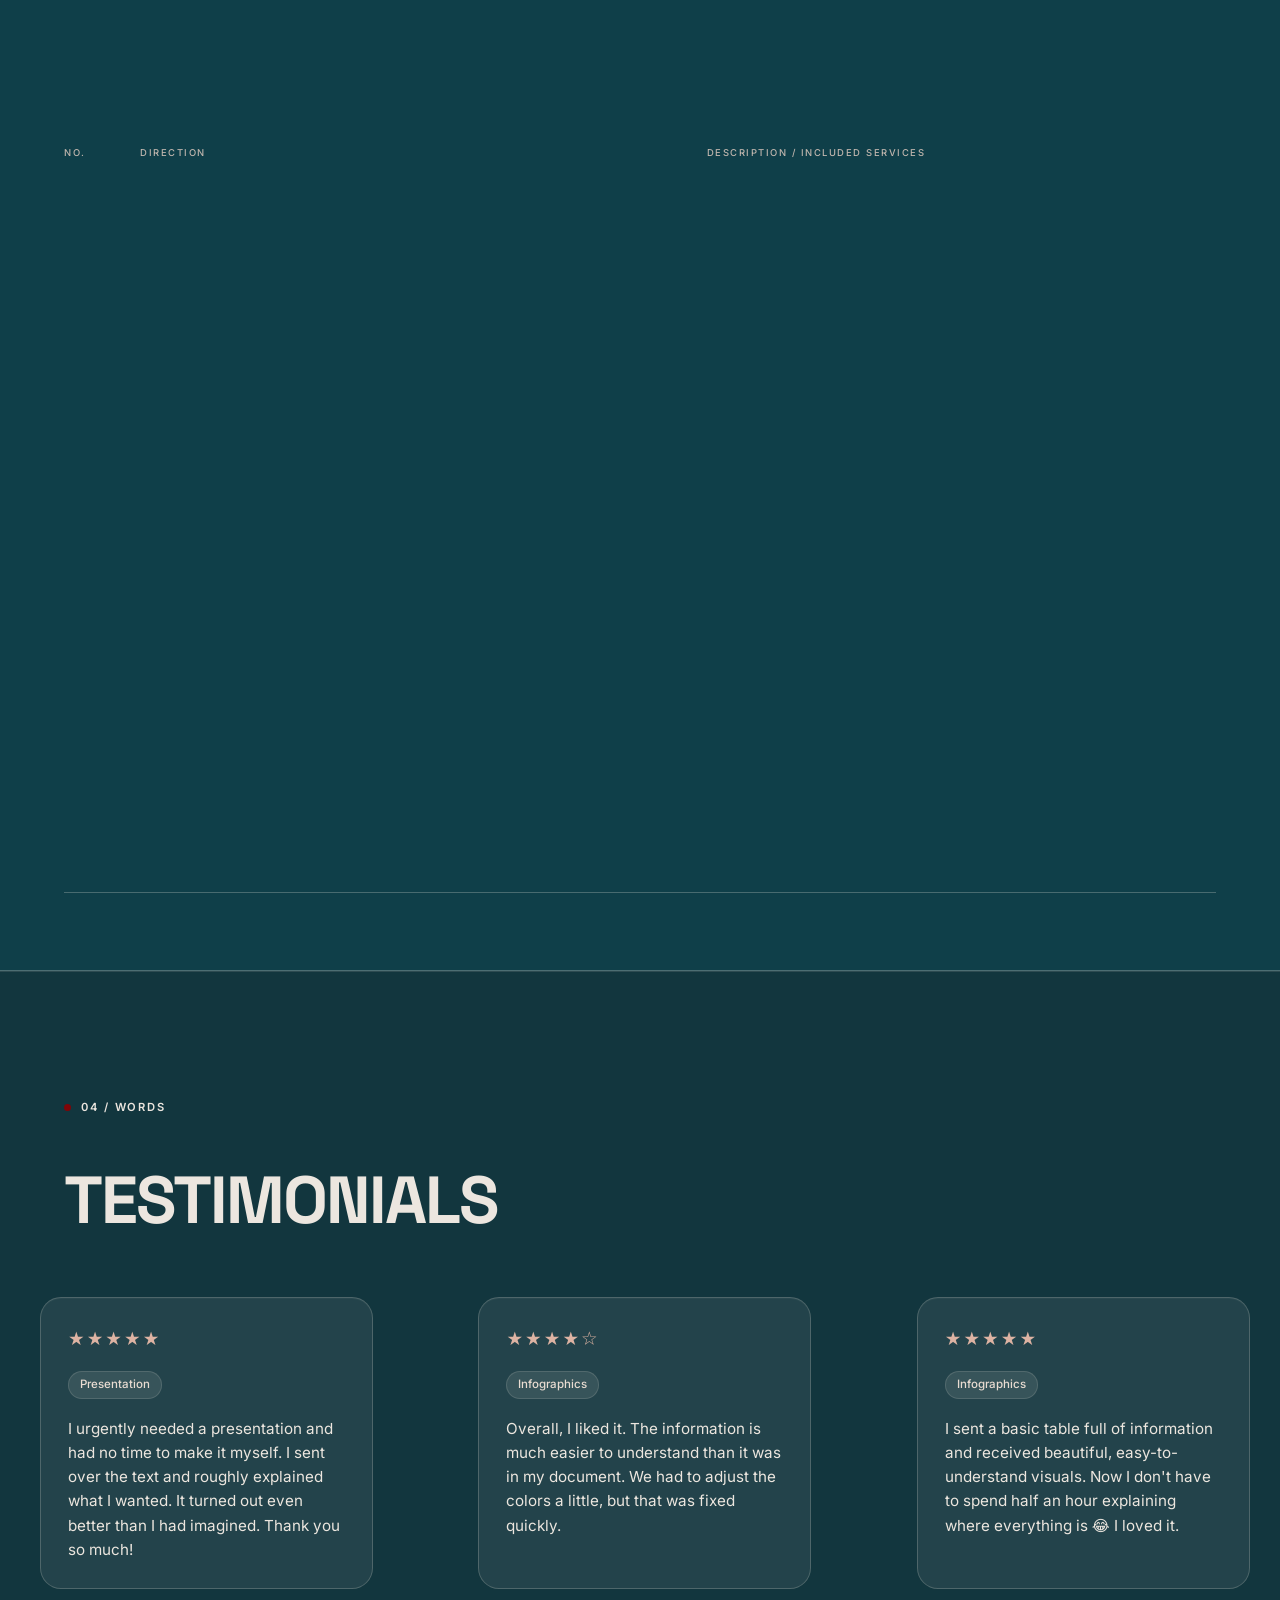
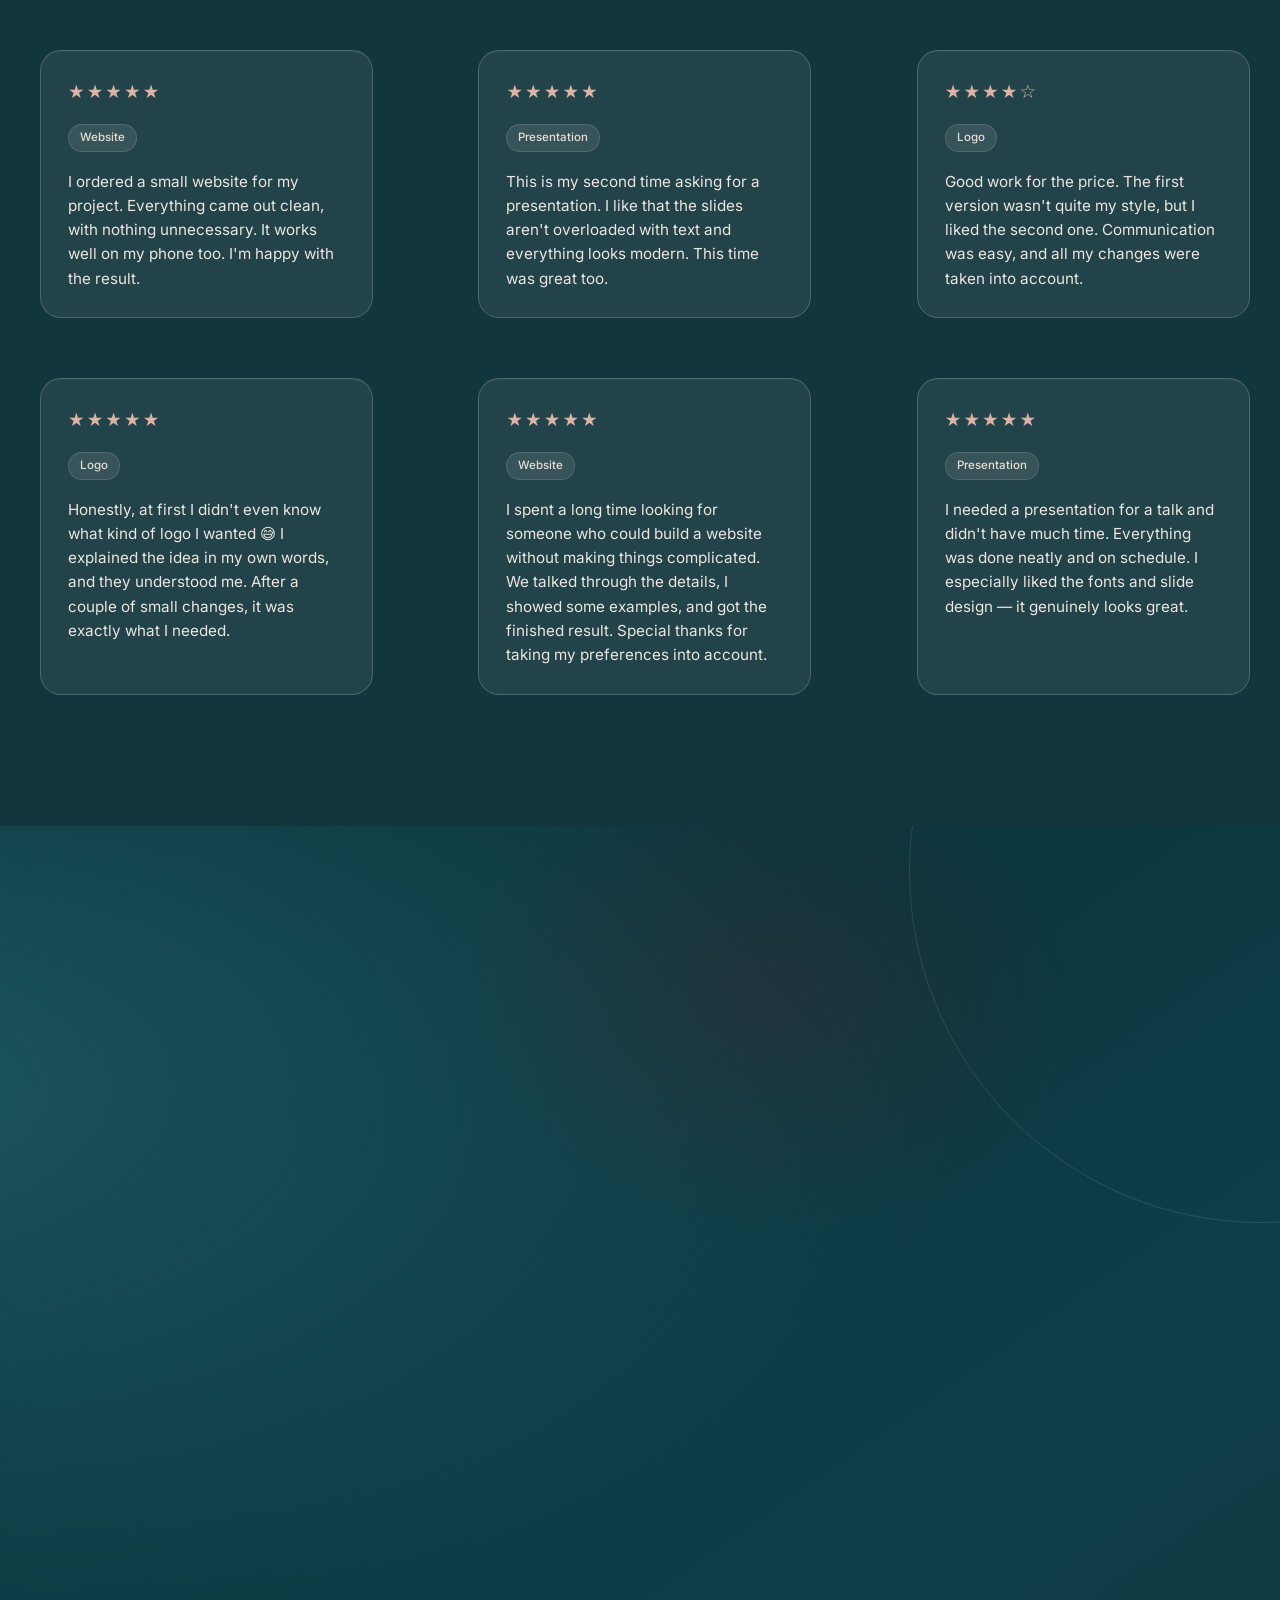
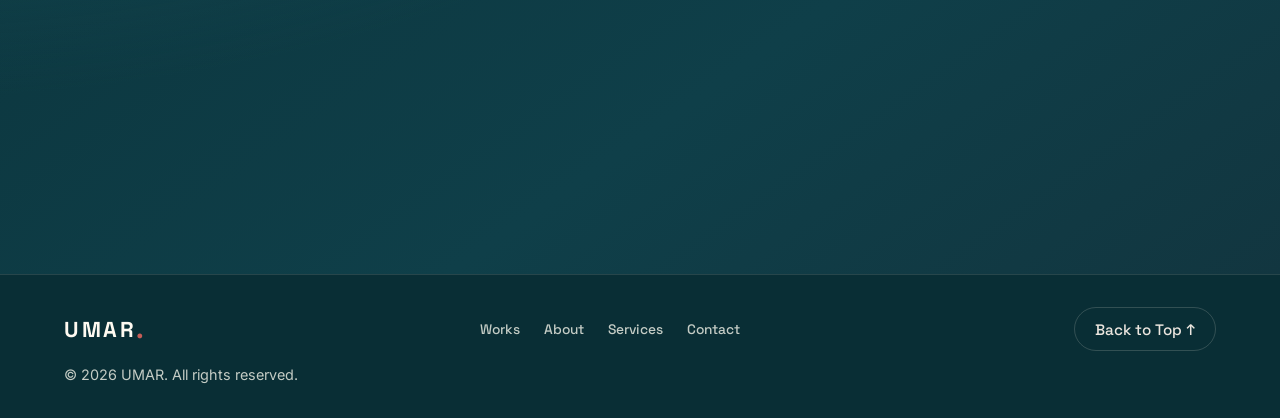
==== commit 7b923a30: "Keep all project and contact links accessible with JavaScript disabled" ====
--- a/UMAR_PORTFOLIO_GITHUB_LITE/index.html
+++ b/UMAR_PORTFOLIO_GITHUB_LITE/index.html
@@ -71,6 +71,16 @@
 <section class="works dark" id="works" aria-labelledby="worksH">
   <div class="wrap works__head"><div class="section-heading"><p class="section-kicker"><span class="dot"></span> 01 / SELECTED</p><h2 id="worksH" data-i18n="worksTitle">SELECTED WORKS</h2></div><a class="textlink" href="./works.html" data-i18n="viewAll">View All Works ↗</a></div>
   <div class="rows" id="workRows"></div>
+  <noscript><div class="nojs-gallery" aria-label="Projects"><a href="https://umar3767.github.io/business-websites-10/01-dental/" target="_blank" rel="noopener noreferrer"><span>Dental Clinic</span><small>Gentle care. Confident smiles.</small><span aria-hidden="true">↗</span></a>
+<a href="https://umar3767.github.io/business-websites-10/02-barbershop/" target="_blank" rel="noopener noreferrer"><span>Barbershop</span><small>Sharp cuts. Timeless style.</small><span aria-hidden="true">↗</span></a>
+<a href="https://umar3767.github.io/business-websites-10/03-beauty-salon/" target="_blank" rel="noopener noreferrer"><span>Beauty Studio</span><small>A little beauty in every detail.</small><span aria-hidden="true">↗</span></a>
+<a href="https://umar3767.github.io/business-websites-10/04-car-detailing/" target="_blank" rel="noopener noreferrer"><span>Car Detailing</span><small>Every finish deserves perfection.</small><span aria-hidden="true">↗</span></a>
+<a href="https://umar3767.github.io/business-websites-10/05-learning-center/" target="_blank" rel="noopener noreferrer"><span>Learning Center</span><small>A brighter way to learn.</small><span aria-hidden="true">↗</span></a>
+<a href="https://umar3767.github.io/business-websites-10/06-cleaning/" target="_blank" rel="noopener noreferrer"><span>Cleaning Service</span><small>Fresh spaces. Clear minds.</small><span aria-hidden="true">↗</span></a>
+<a href="https://umar3767.github.io/business-websites-10/07-auto-service/" target="_blank" rel="noopener noreferrer"><span>Auto Repair</span><small>Expert care for every mile.</small><span aria-hidden="true">↗</span></a>
+<a href="https://umar3767.github.io/business-websites-10/08-furniture/" target="_blank" rel="noopener noreferrer"><span>Furniture Studio</span><small>Comfort shaped by design.</small><span aria-hidden="true">↗</span></a>
+<a href="https://umar3767.github.io/business-websites-10/09-renovation/" target="_blank" rel="noopener noreferrer"><span>Home Renovation</span><small>Better spaces, thoughtfully made.</small><span aria-hidden="true">↗</span></a>
+<a href="https://umar3767.github.io/business-websites-10/10-flower-shop/" target="_blank" rel="noopener noreferrer"><span>Flower Shop</span><small>Flowers for every meaningful moment.</small><span aria-hidden="true">↗</span></a></div></noscript>
   <p class="wrap empty" id="workEmpty" hidden data-i18n="empty"></p>
 </section>
 <section class="about light" id="about" aria-labelledby="aboutH">
@@ -99,7 +109,8 @@
   <div class="wrap contact__in"><div class="contact__glow" aria-hidden="true"></div>
     <div class="contact__intro"><p class="section-kicker"><span class="dot"></span> 05 / NEXT CHAPTER</p><h2 id="contH" class="contact__title" data-i18n="contactTitle">LET'S MAKE SOMETHING GREAT.</h2>
       <p class="contact__text" data-i18n="contactText"></p>
-      <ul class="links" id="contactLinks"></ul></div>
+      <ul class="links" id="contactLinks"></ul>
+      <noscript><div class="nojs-contact"><a href="https://t.me/Pac1fik01" target="_blank" rel="noopener noreferrer">Telegram ↗</a><a href="https://wa.me/998975591991" target="_blank" rel="noopener noreferrer">WhatsApp ↗</a><a href="tel:+998975591991">Call / Звонок ↗</a></div></noscript></div>
     <form id="form" class="contact__form" novalidate hidden><p class="form__header" data-i18n="formHeader">A GOOD PROJECT STARTS WITH HELLO. <span aria-hidden="true">↗</span></p>
       <div class="field"><label for="fName" data-i18n="name">Name</label><input id="fName" name="name" type="text" autocomplete="name" maxlength="80" required aria-describedby="eName"><p class="err" id="eName"></p></div>
       <div class="field"><label for="fEmail" data-i18n="email">Email</label><input id="fEmail" name="email" type="email" autocomplete="email" maxlength="120" required aria-describedby="eEmail"><p class="err" id="eEmail"></p></div>
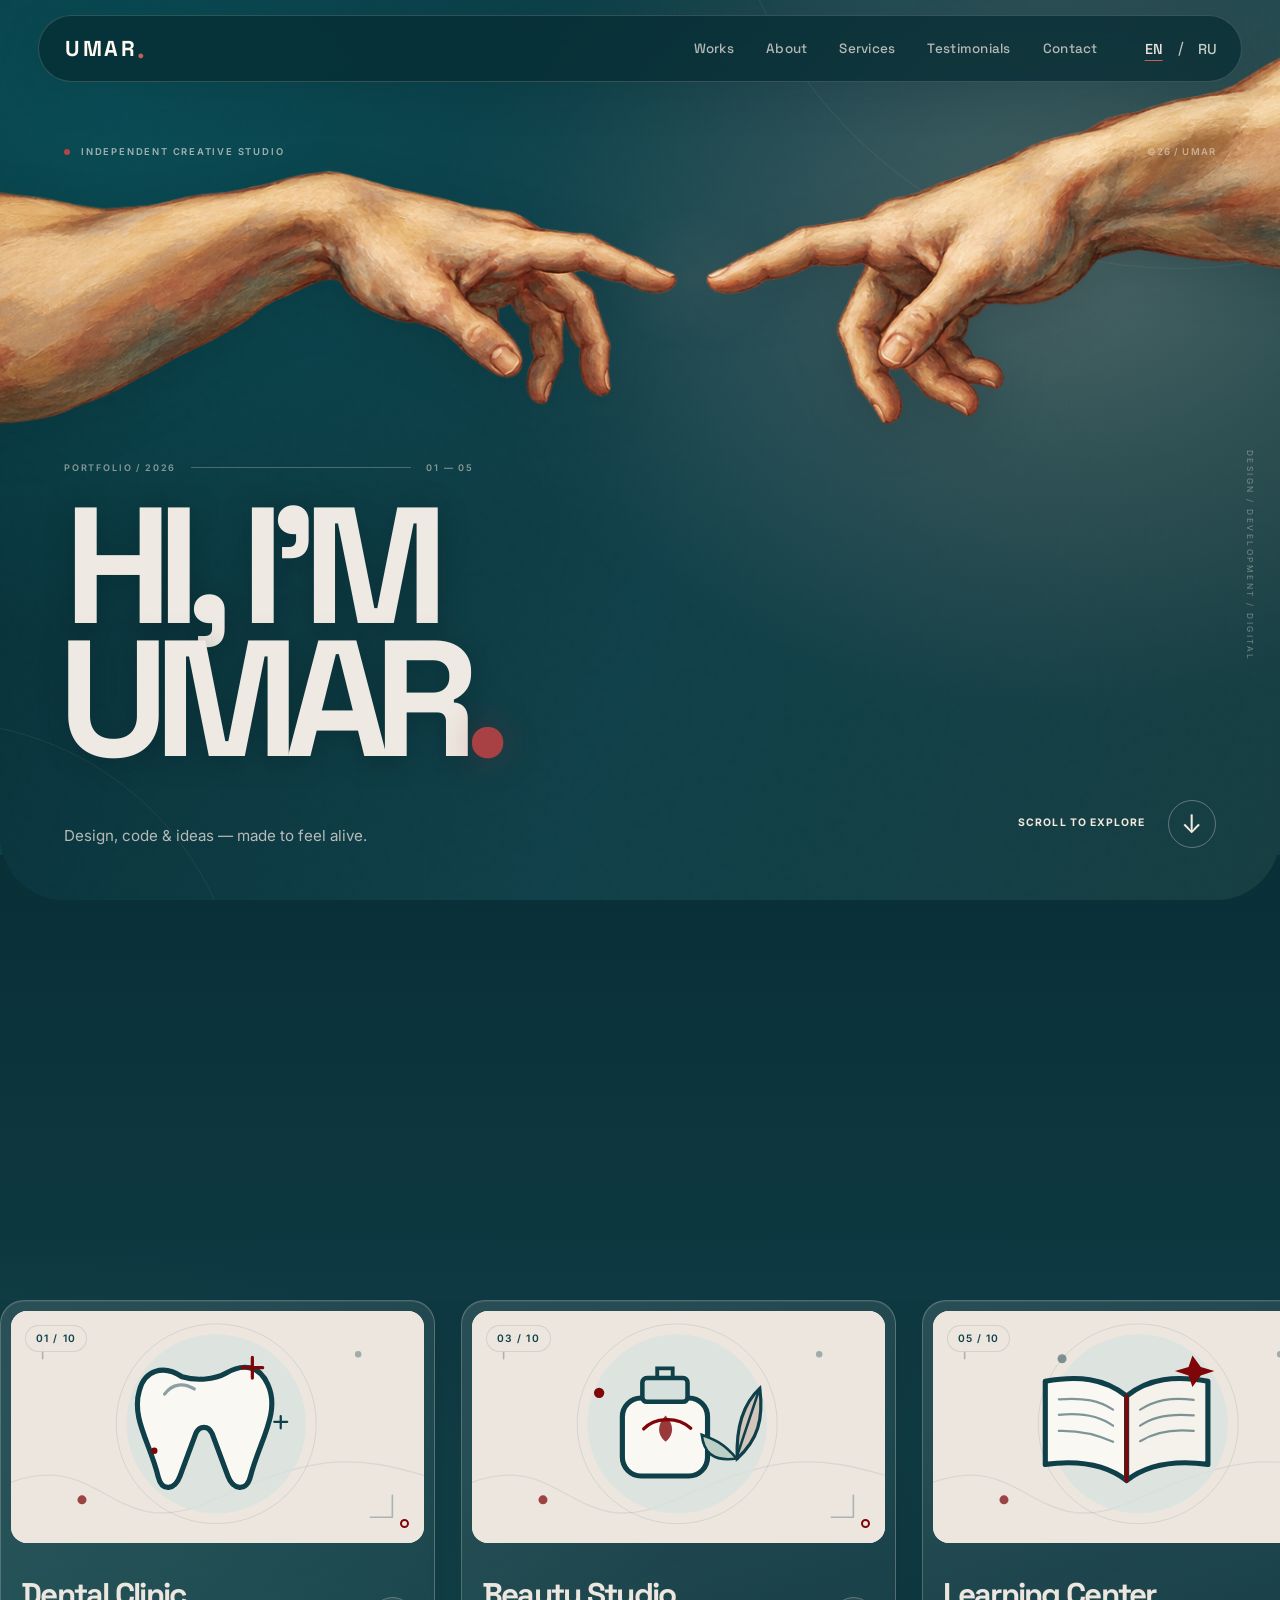
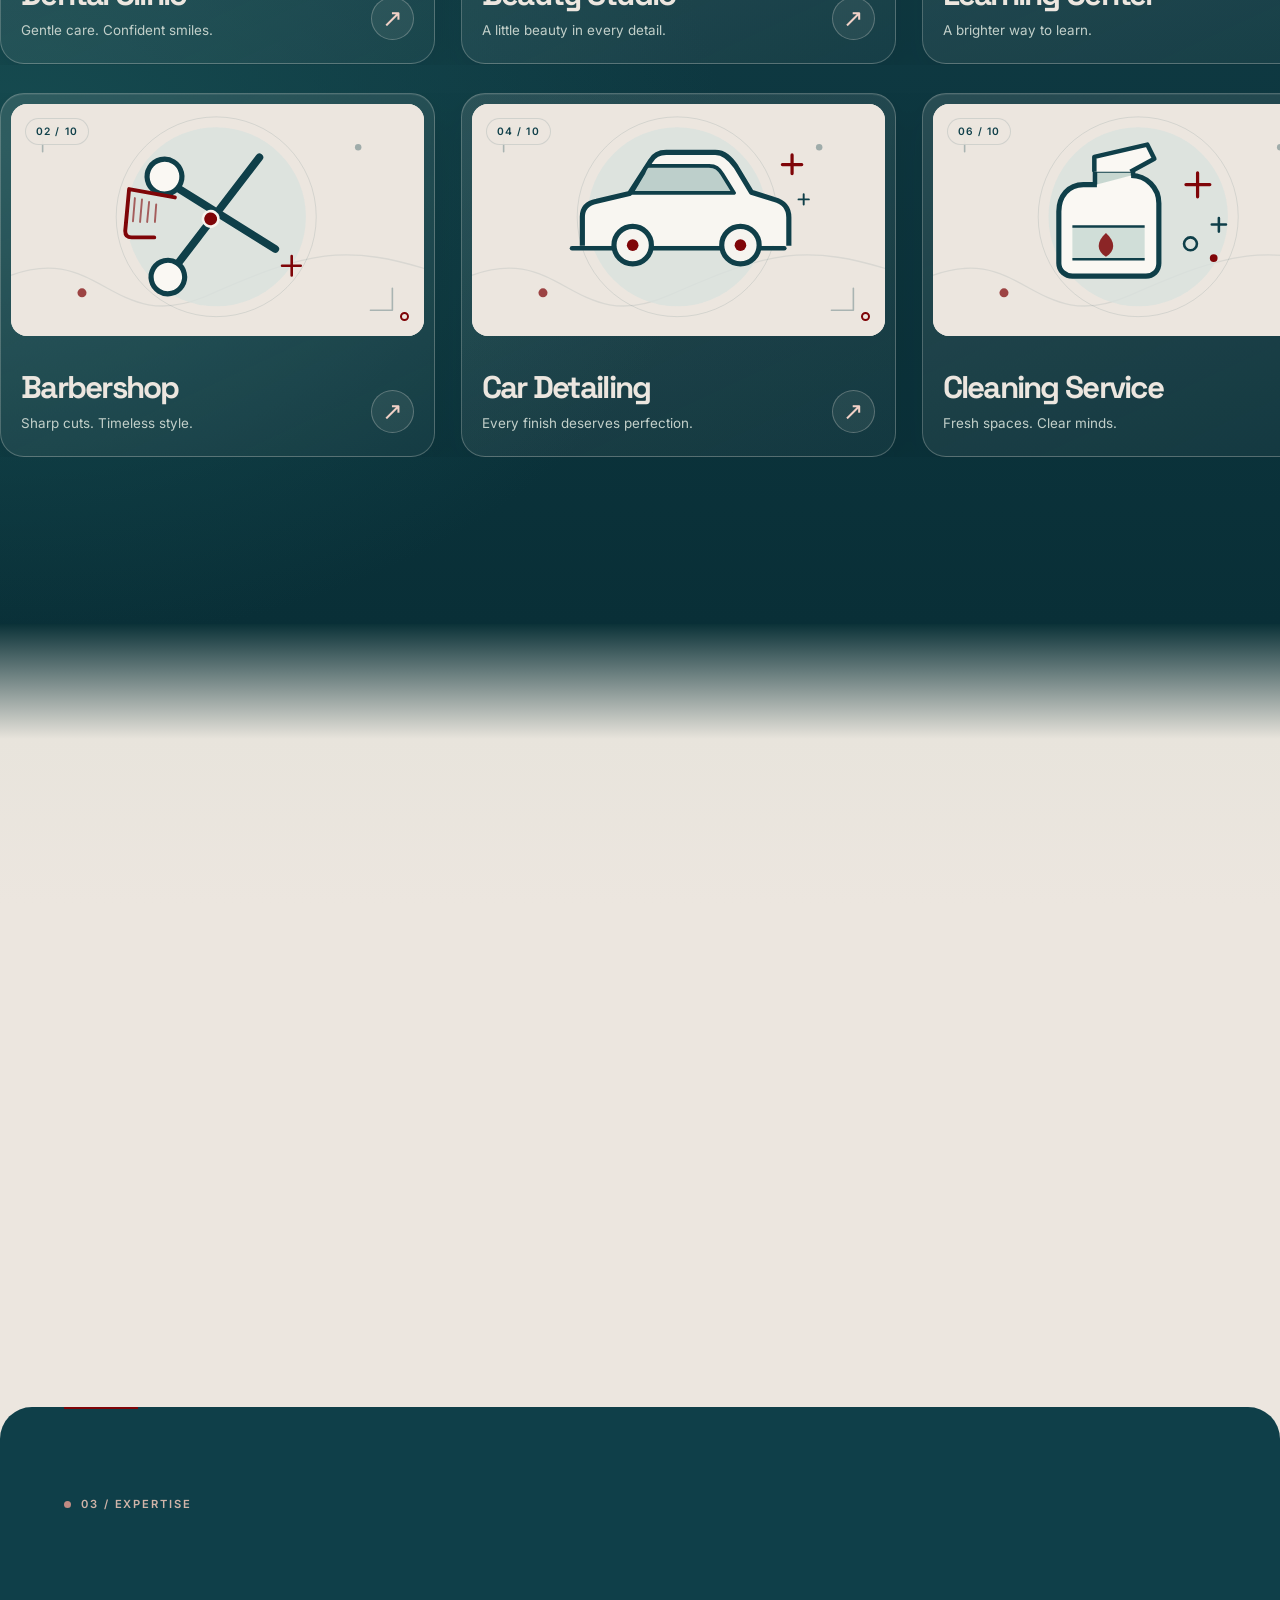
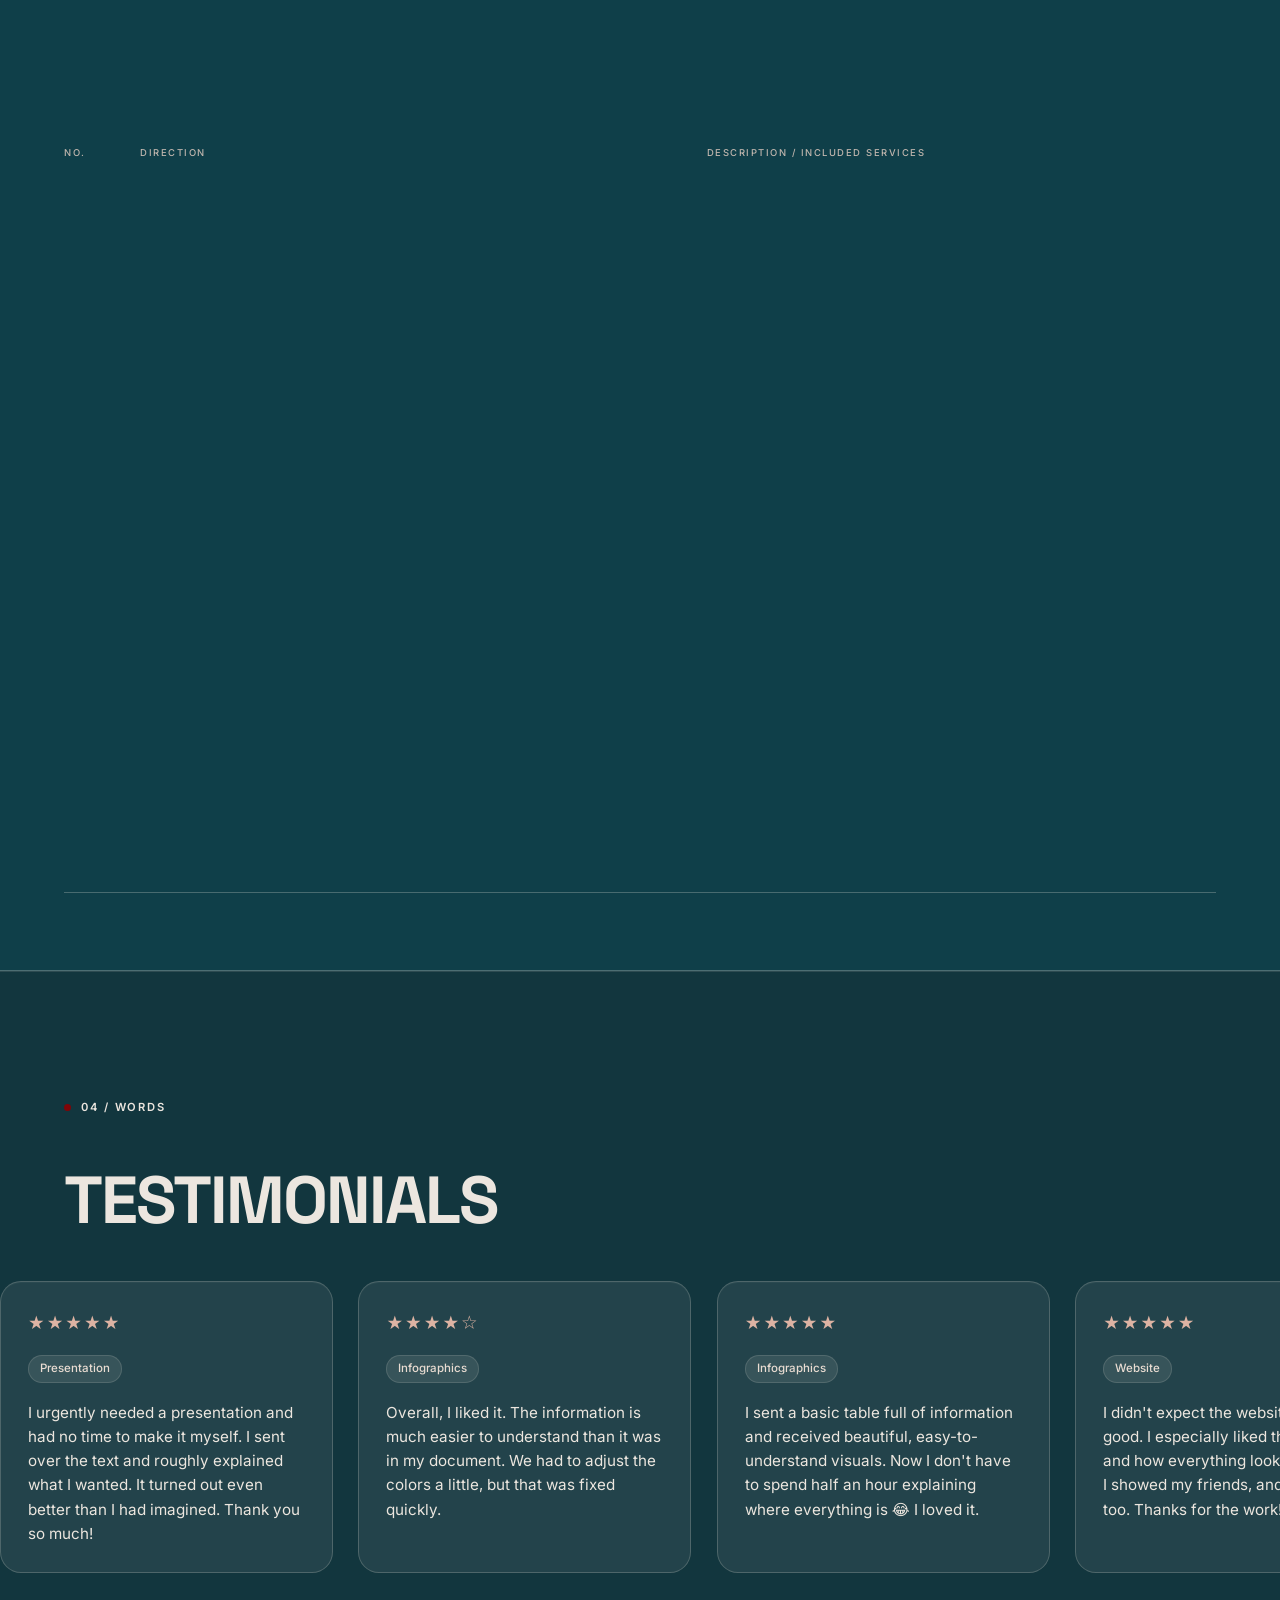
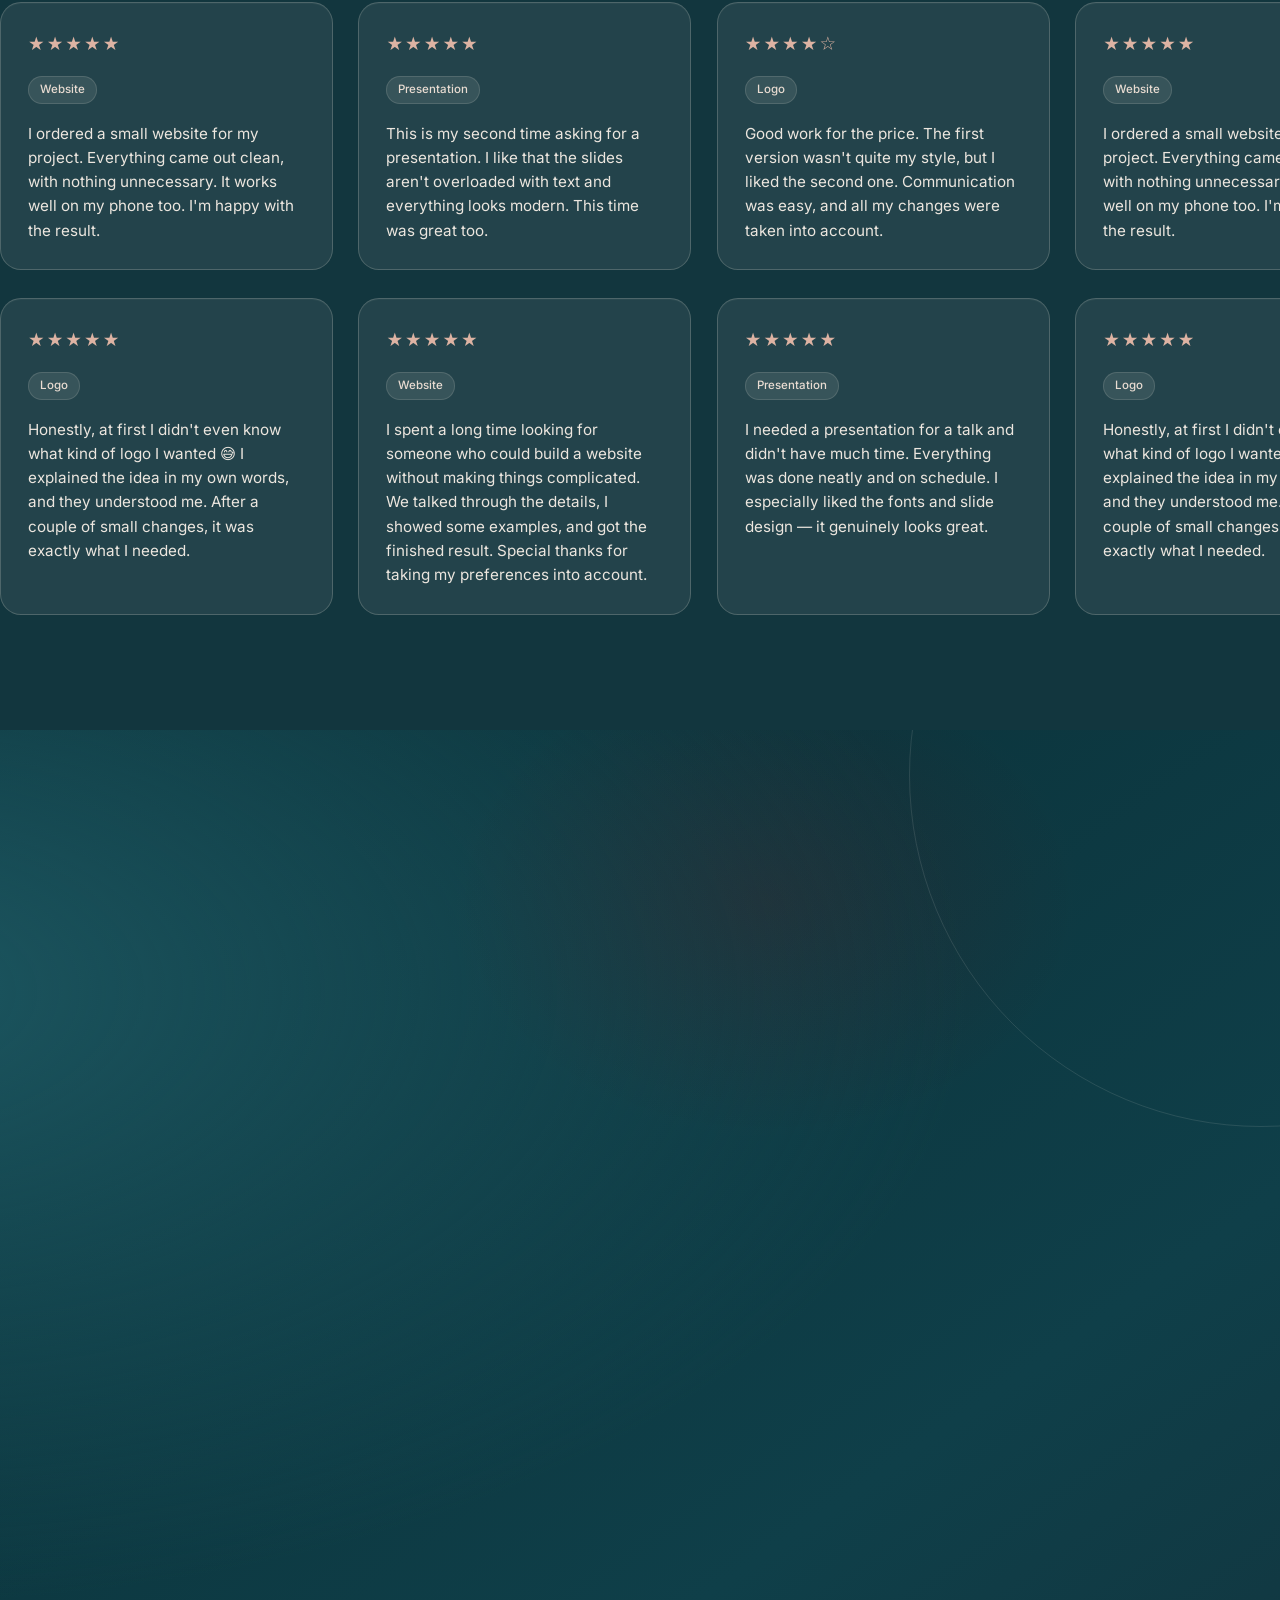
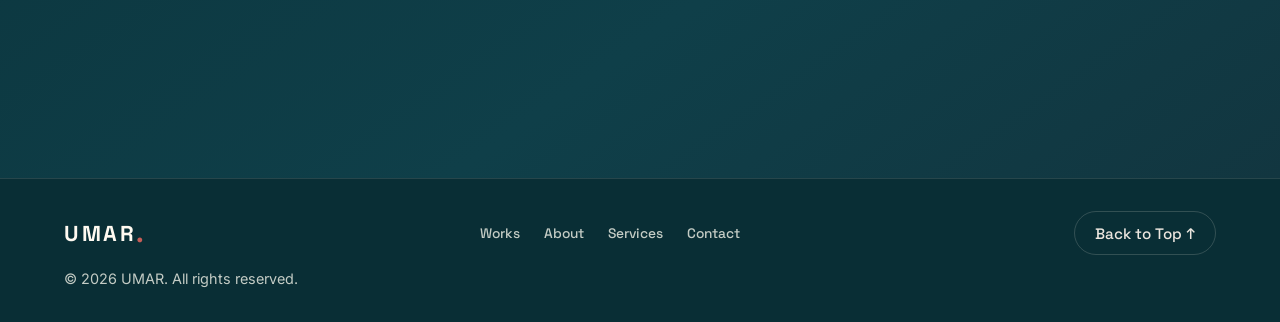
==== commit 8dedd9c1: "Avoid WebKit localhost asset upgrade regression while retaining strict CSP" ====
--- a/UMAR_PORTFOLIO_GITHUB_LITE/index.html
+++ b/UMAR_PORTFOLIO_GITHUB_LITE/index.html
@@ -6,7 +6,7 @@
 <title>Umar Portfolio</title>
 <meta name="description" content="Portfolio of Umar — websites, design, video and Telegram bots.">
 <meta name="theme-color" content="#0f3f49">
-<meta http-equiv="Content-Security-Policy" content="default-src 'self'; base-uri 'self'; object-src 'none'; script-src 'self'; style-src 'self'; img-src 'self' data:; font-src 'self'; connect-src 'self' https://formspree.io; form-action 'self' https://formspree.io; frame-src 'none'; upgrade-insecure-requests">
+<meta http-equiv="Content-Security-Policy" content="default-src 'self'; base-uri 'self'; object-src 'none'; script-src 'self'; style-src 'self'; img-src 'self' data:; font-src 'self'; connect-src 'self' https://formspree.io; form-action 'self' https://formspree.io; frame-src 'none'">
 <meta name="referrer" content="strict-origin-when-cross-origin">
 <link rel="stylesheet" href="./css/loader.css">
 <script src="./js/loader.js"></script>
--- a/UMAR_PORTFOLIO_GITHUB_LITE/css/project-cards.css
+++ b/UMAR_PORTFOLIO_GITHUB_LITE/css/project-cards.css
@@ -93,3 +93,22 @@
   .allworks .card--project:hover,.allworks .card--project:focus-visible{transform:none}
   .card--project:hover .project-card__artwork,.card--project:focus-visible .project-card__artwork{transform:none}
 }
+
+
+/* Graceful enhancement when JavaScript is disabled. */
+.quote{margin:0}
+.nojs-gallery{
+  display:grid;
+  grid-template-columns:repeat(auto-fill,minmax(min(100%,260px),1fr));
+  gap:14px;margin:24px var(--pad,24px);max-width:1400px
+}
+.nojs-gallery a,.nojs-contact a{
+  display:flex;align-items:center;gap:10px;
+  padding:18px;border:1px solid rgba(236,230,223,.32);border-radius:14px;
+  background:rgba(236,230,223,.09);color:#ece6df;text-decoration:none;
+  overflow-wrap:anywhere
+}
+.nojs-gallery a{flex-direction:column;align-items:flex-start}
+.nojs-gallery a small{color:#c1cbc7}
+.nojs-gallery a:focus-visible,.nojs-contact a:focus-visible{outline:3px solid #dbb09c;outline-offset:3px}
+.nojs-contact{display:flex;flex-wrap:wrap;gap:12px;margin-top:30px}
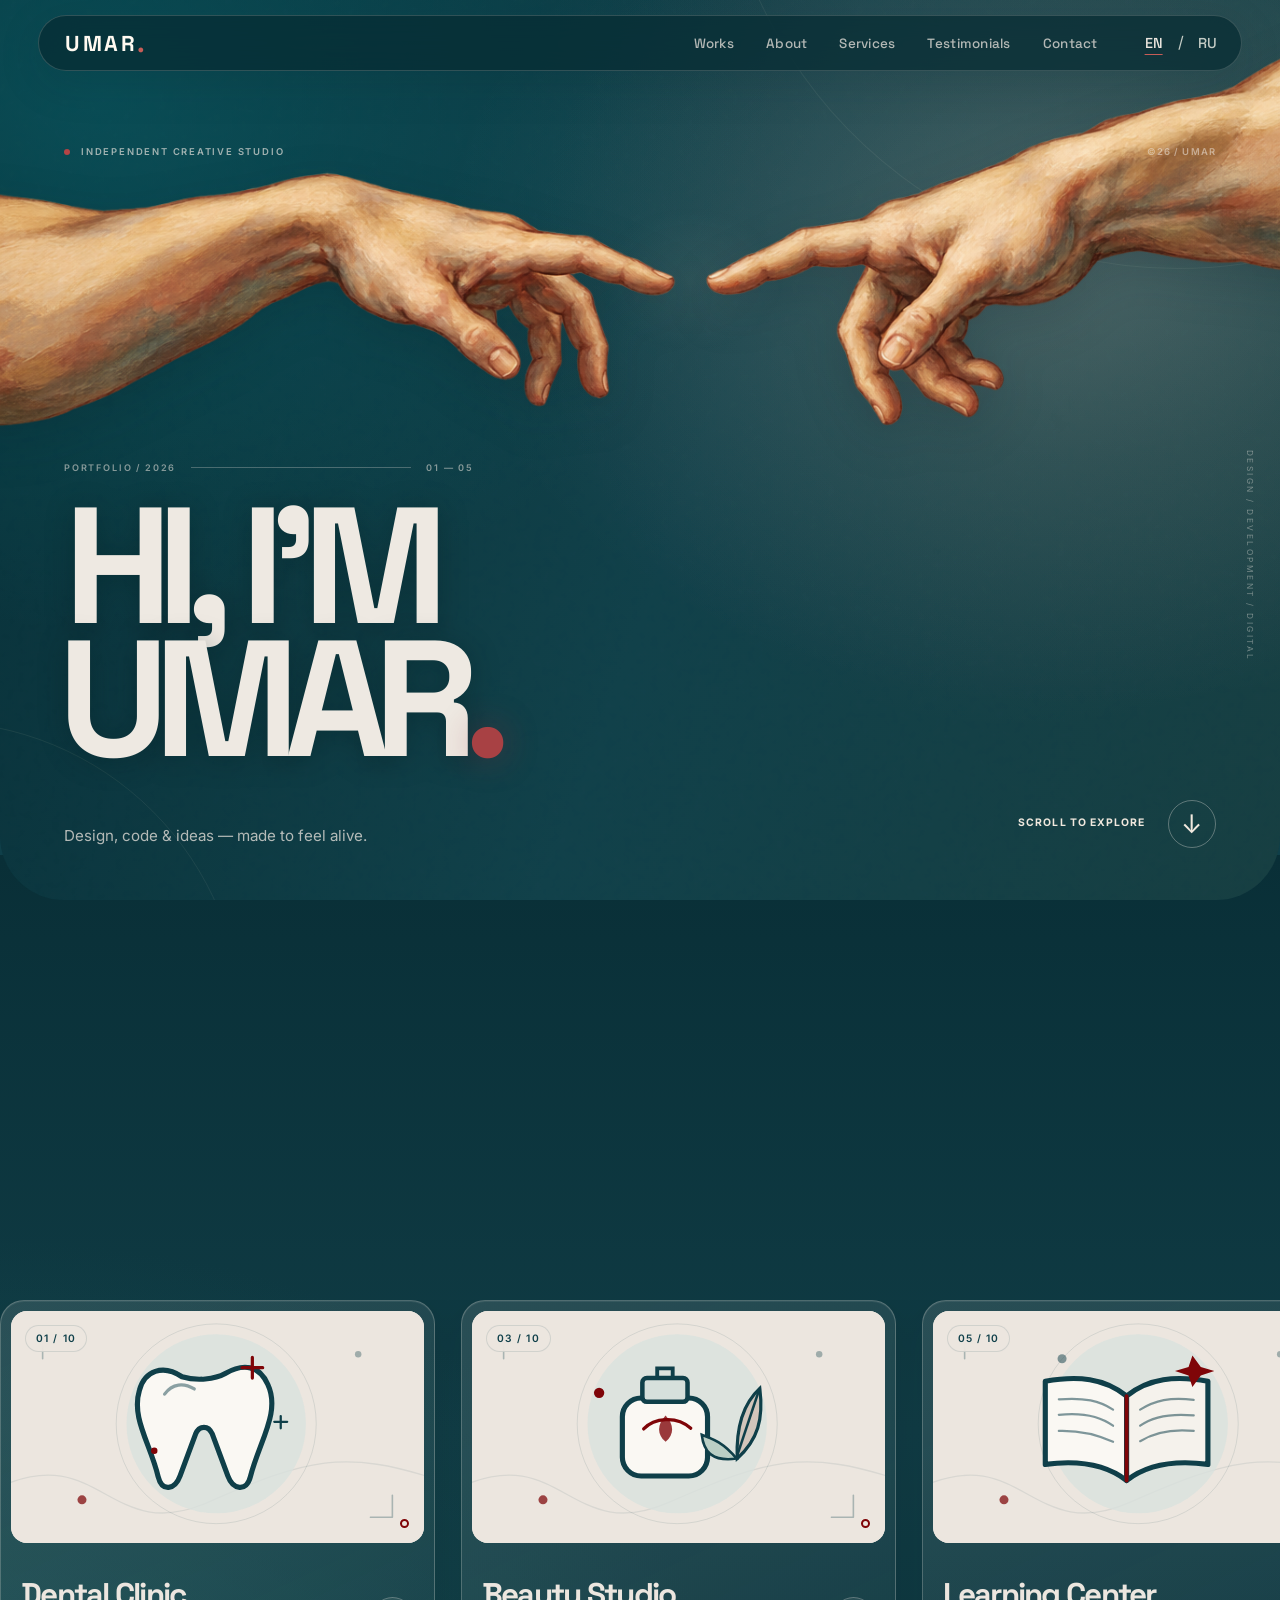
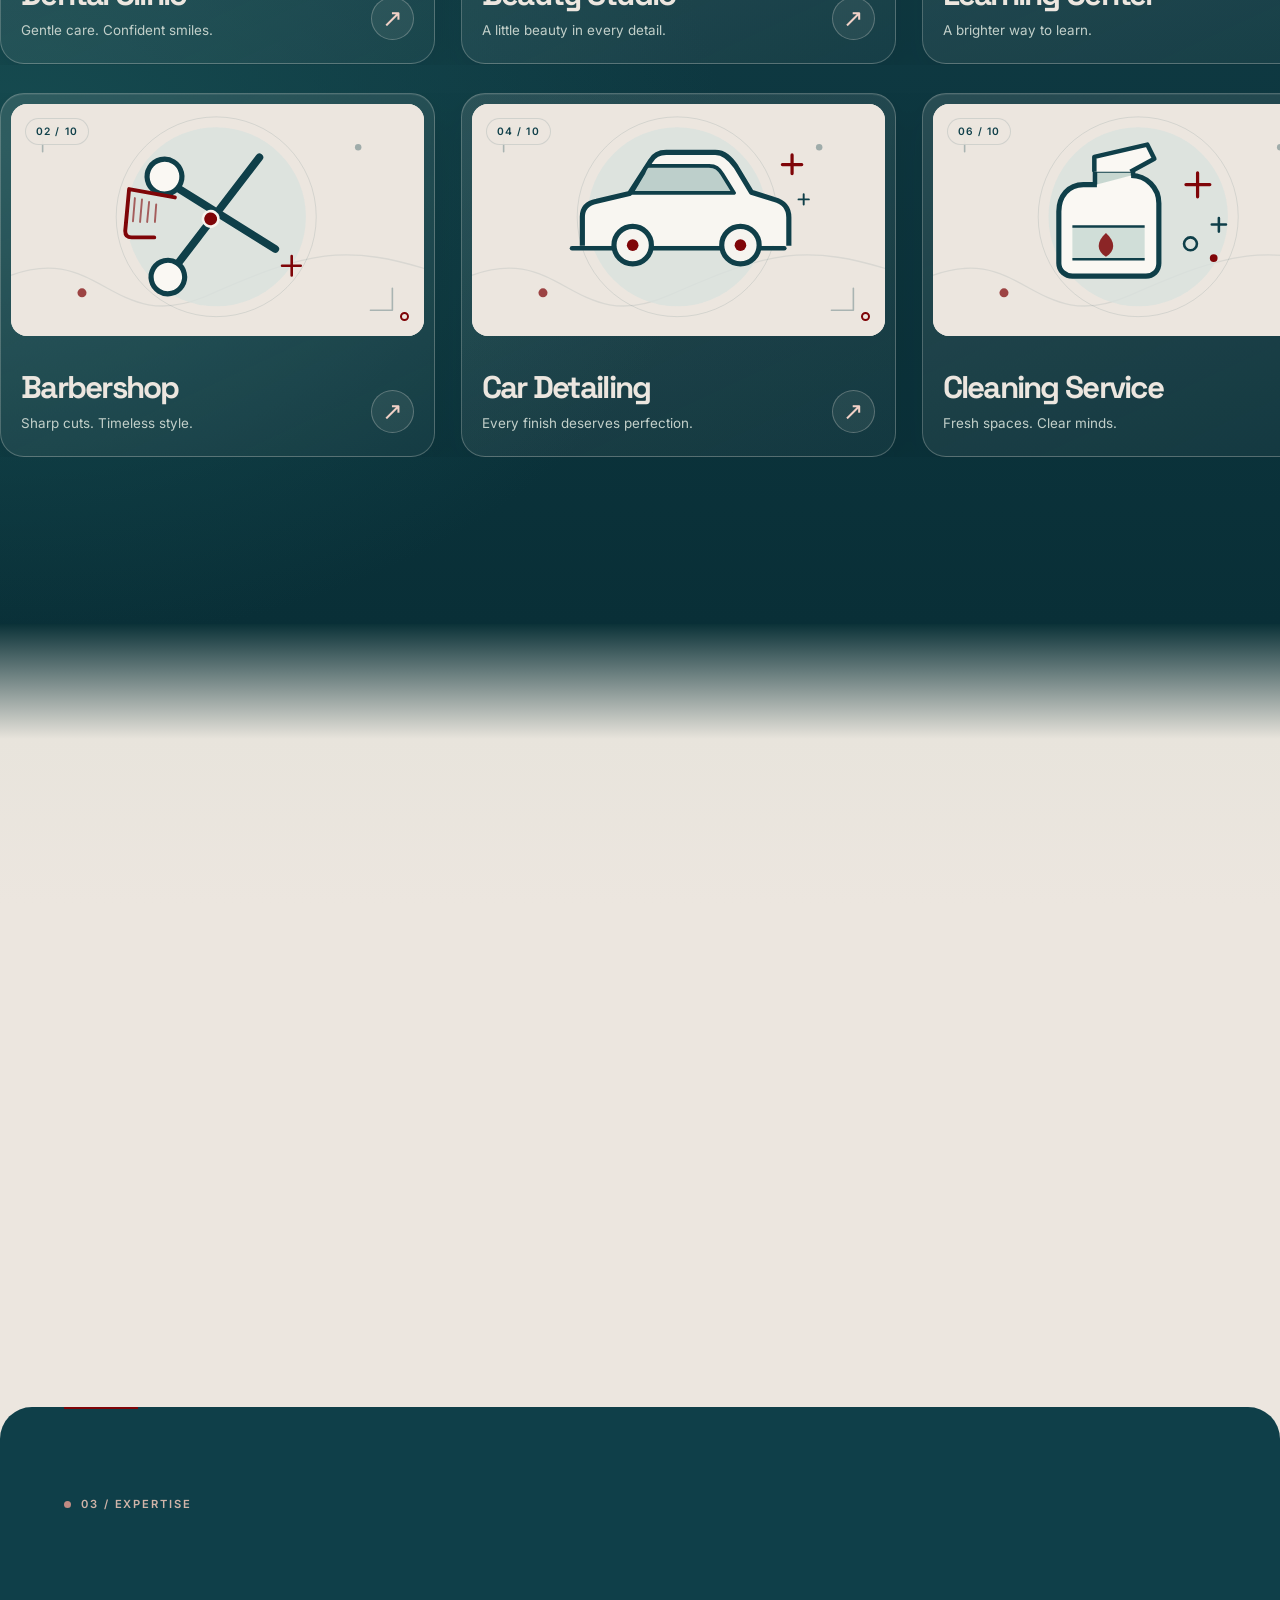
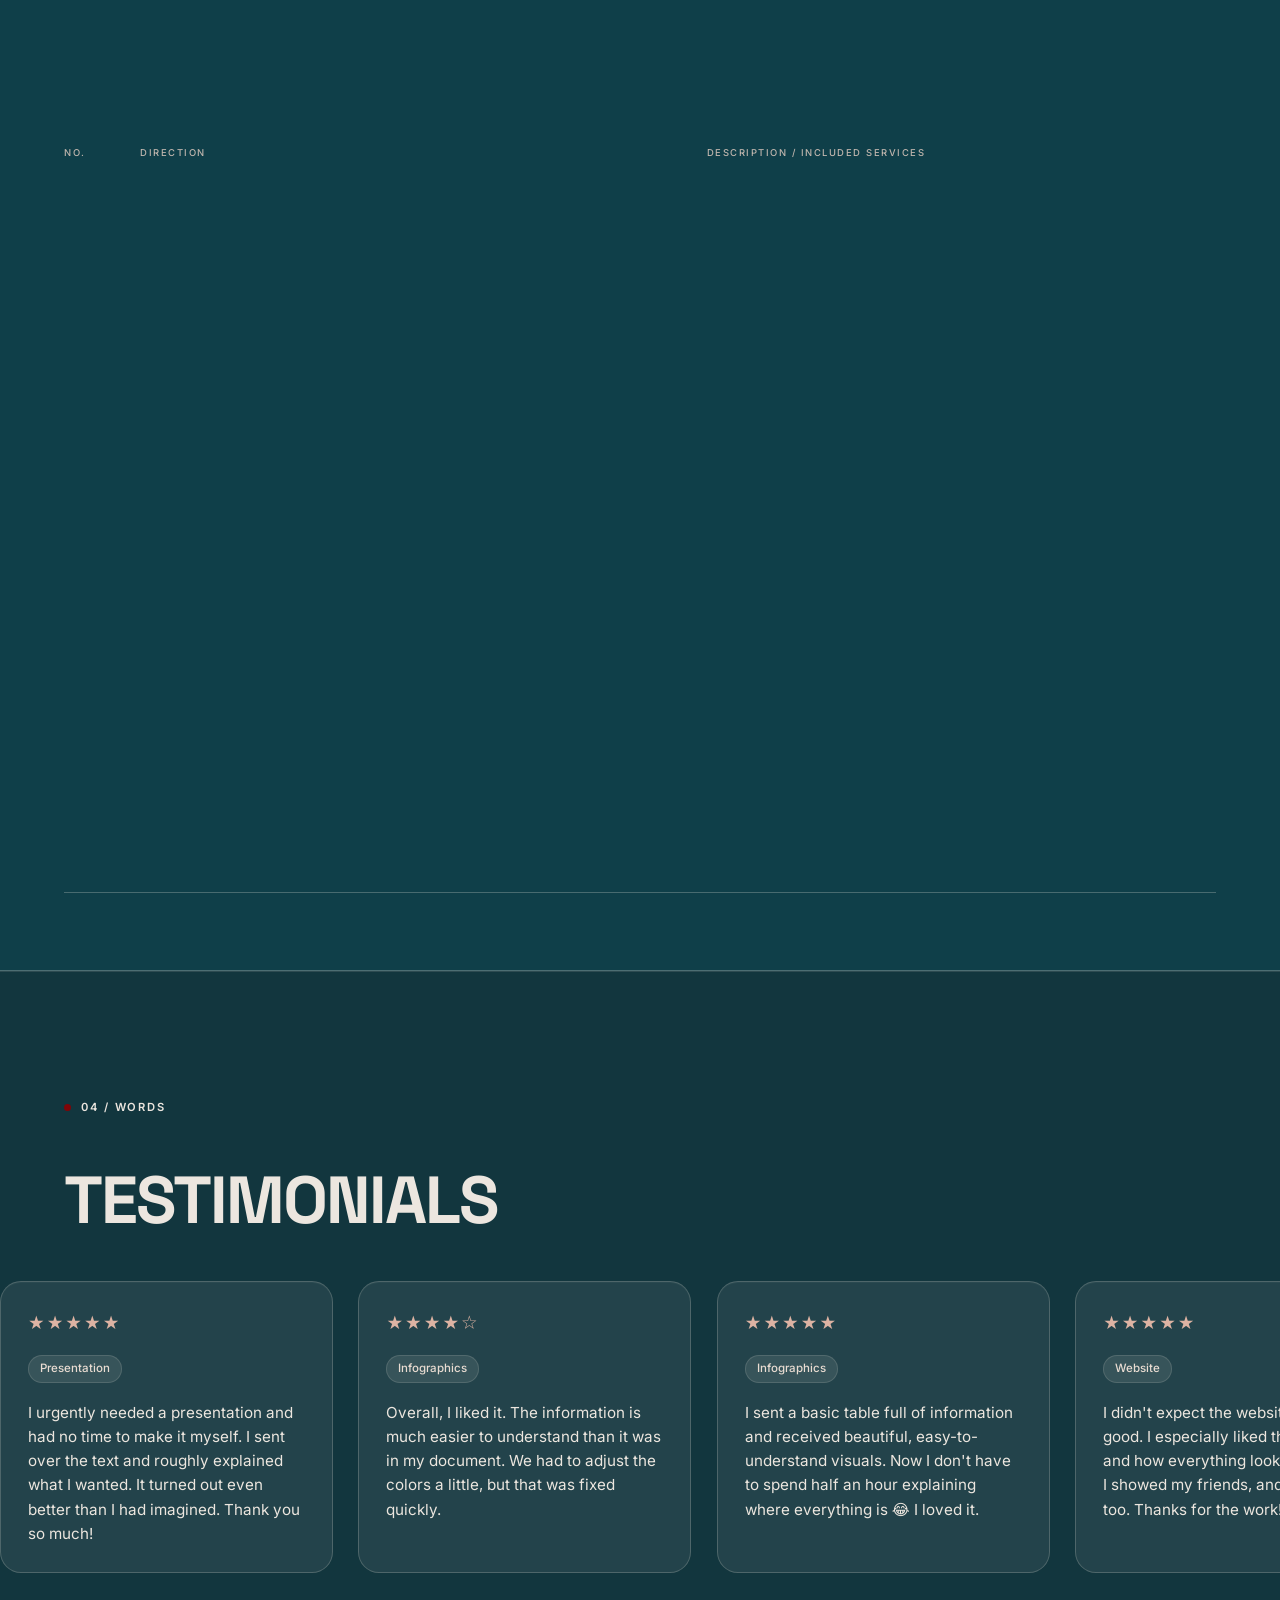
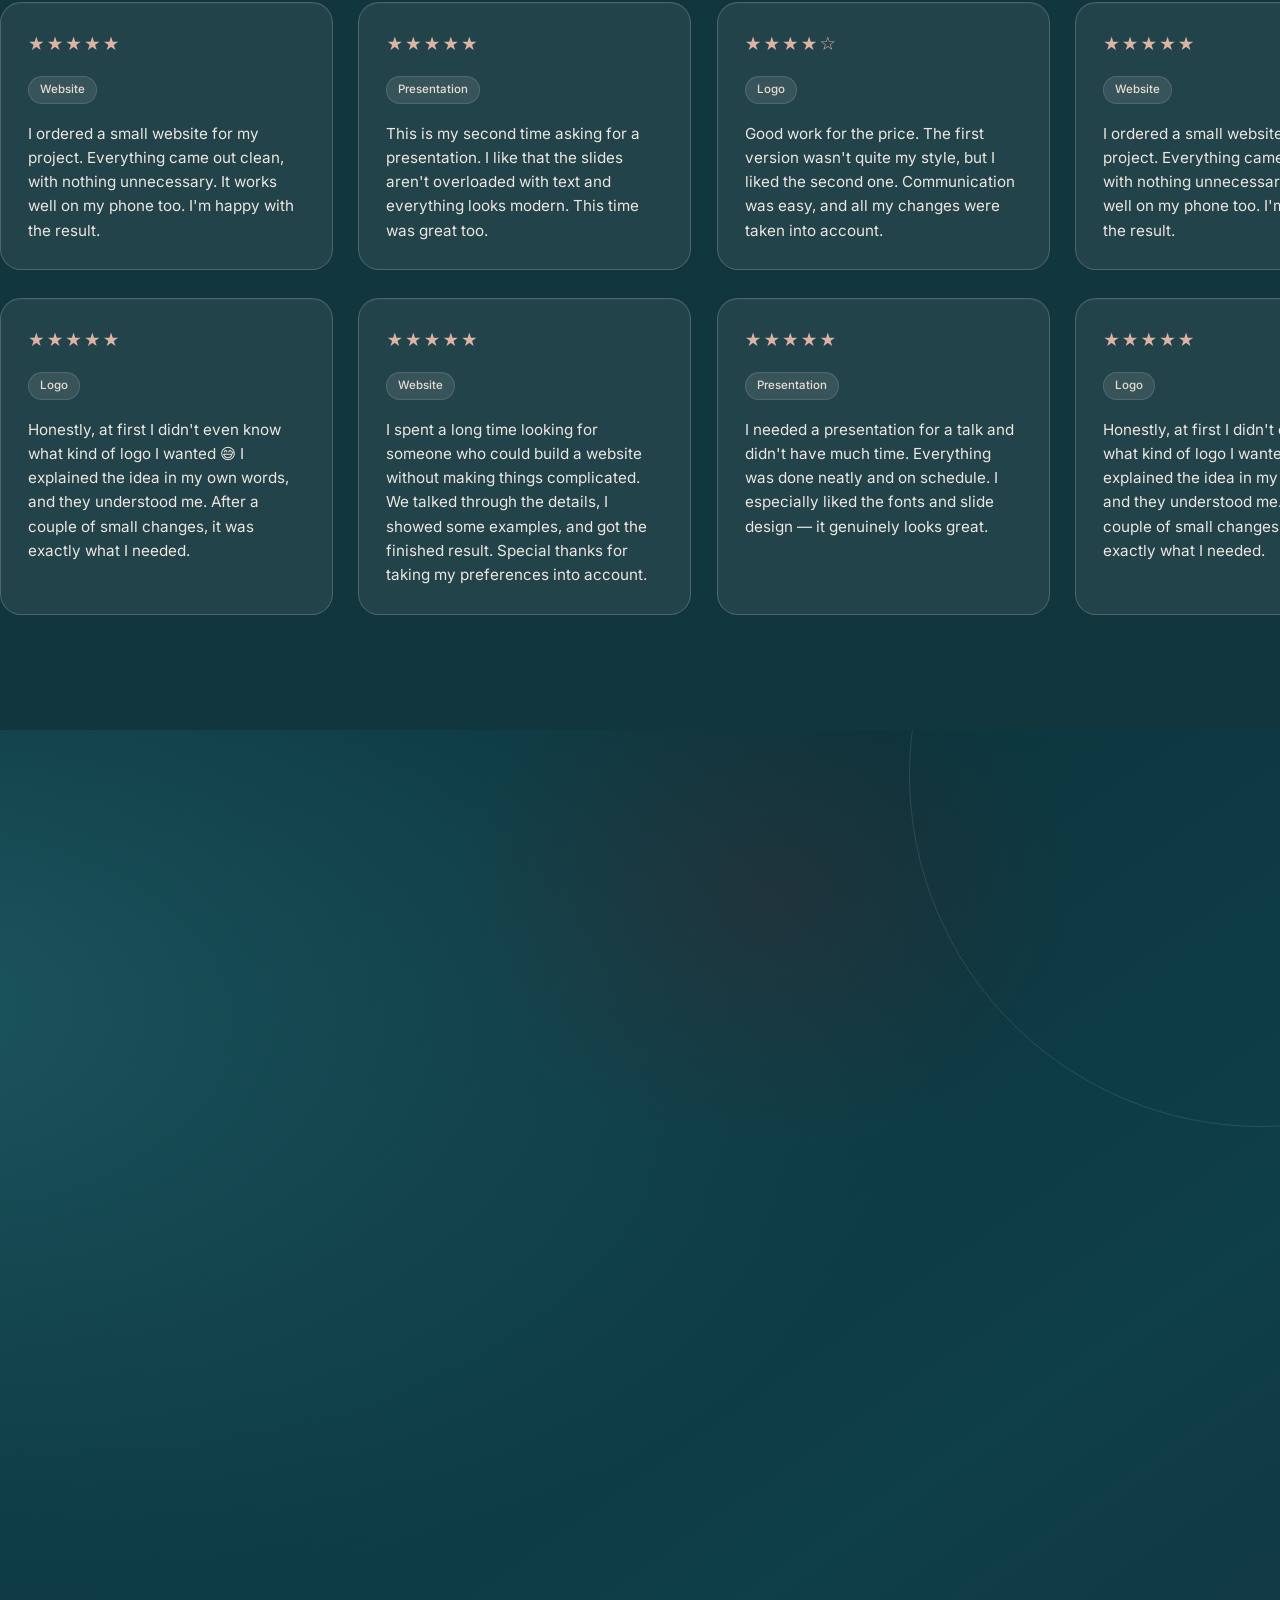
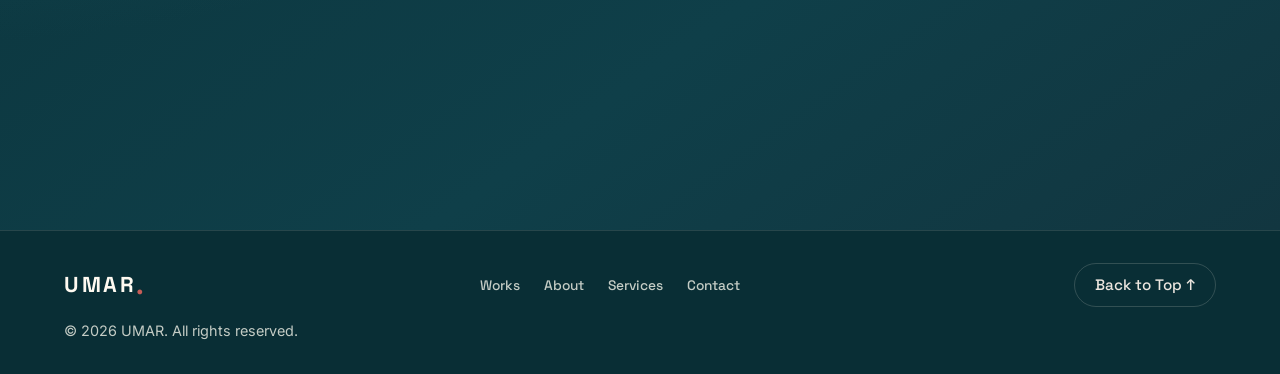
==== commit 6d87941e: "Improve clarity of data handling through the Formspree contact form" ====
--- a/UMAR_PORTFOLIO_GITHUB_LITE/index.html
+++ b/UMAR_PORTFOLIO_GITHUB_LITE/index.html
@@ -118,6 +118,7 @@
       <div class="hp" aria-hidden="true"><label>Leave empty<input type="text" name="_gotcha" tabindex="-1" autocomplete="off"></label></div>
       <button class="btn" id="send" type="submit" data-i18n="send">Send Message</button>
       <p class="status" id="status" role="status" aria-live="polite"></p>
+      <p class="form__privacy" data-i18n="formPrivacy">Messages are delivered through Formspree. Please do not include passwords or sensitive information.</p>
     </form>
   </div>
 </section>
